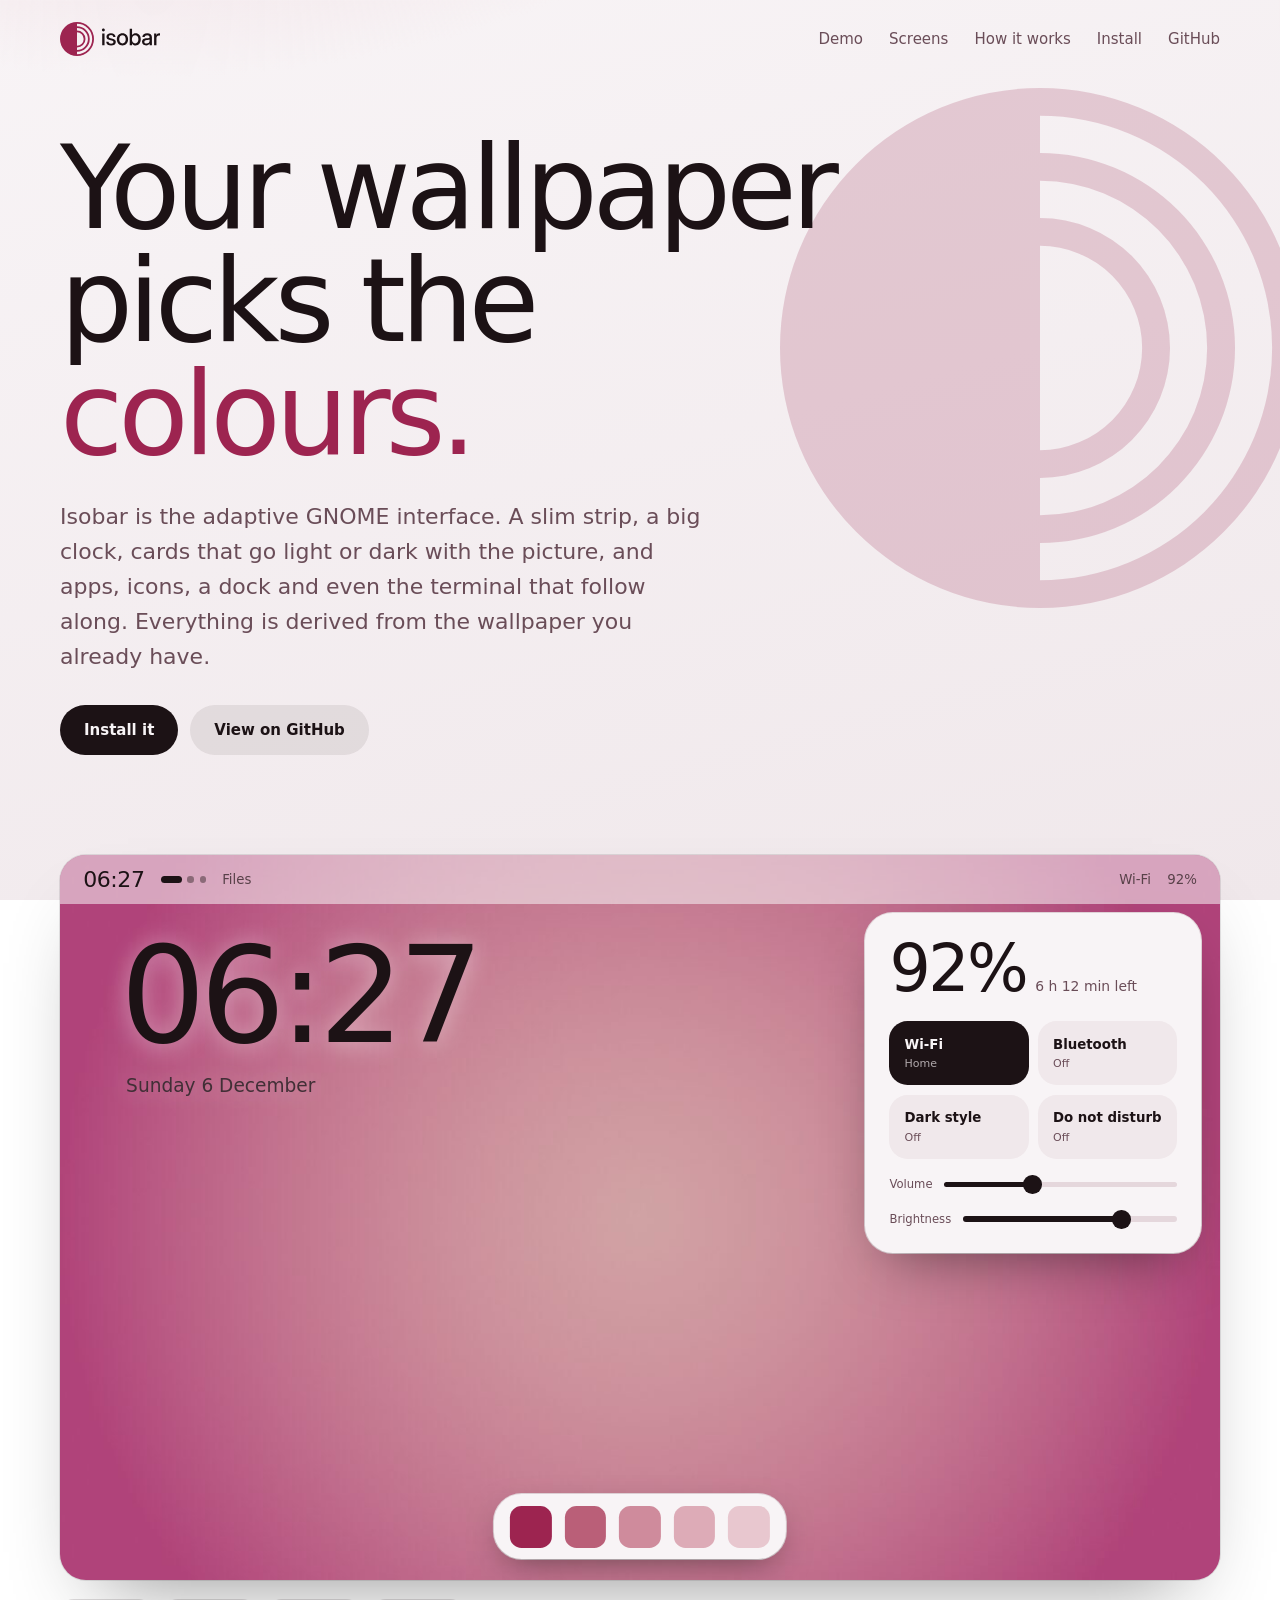
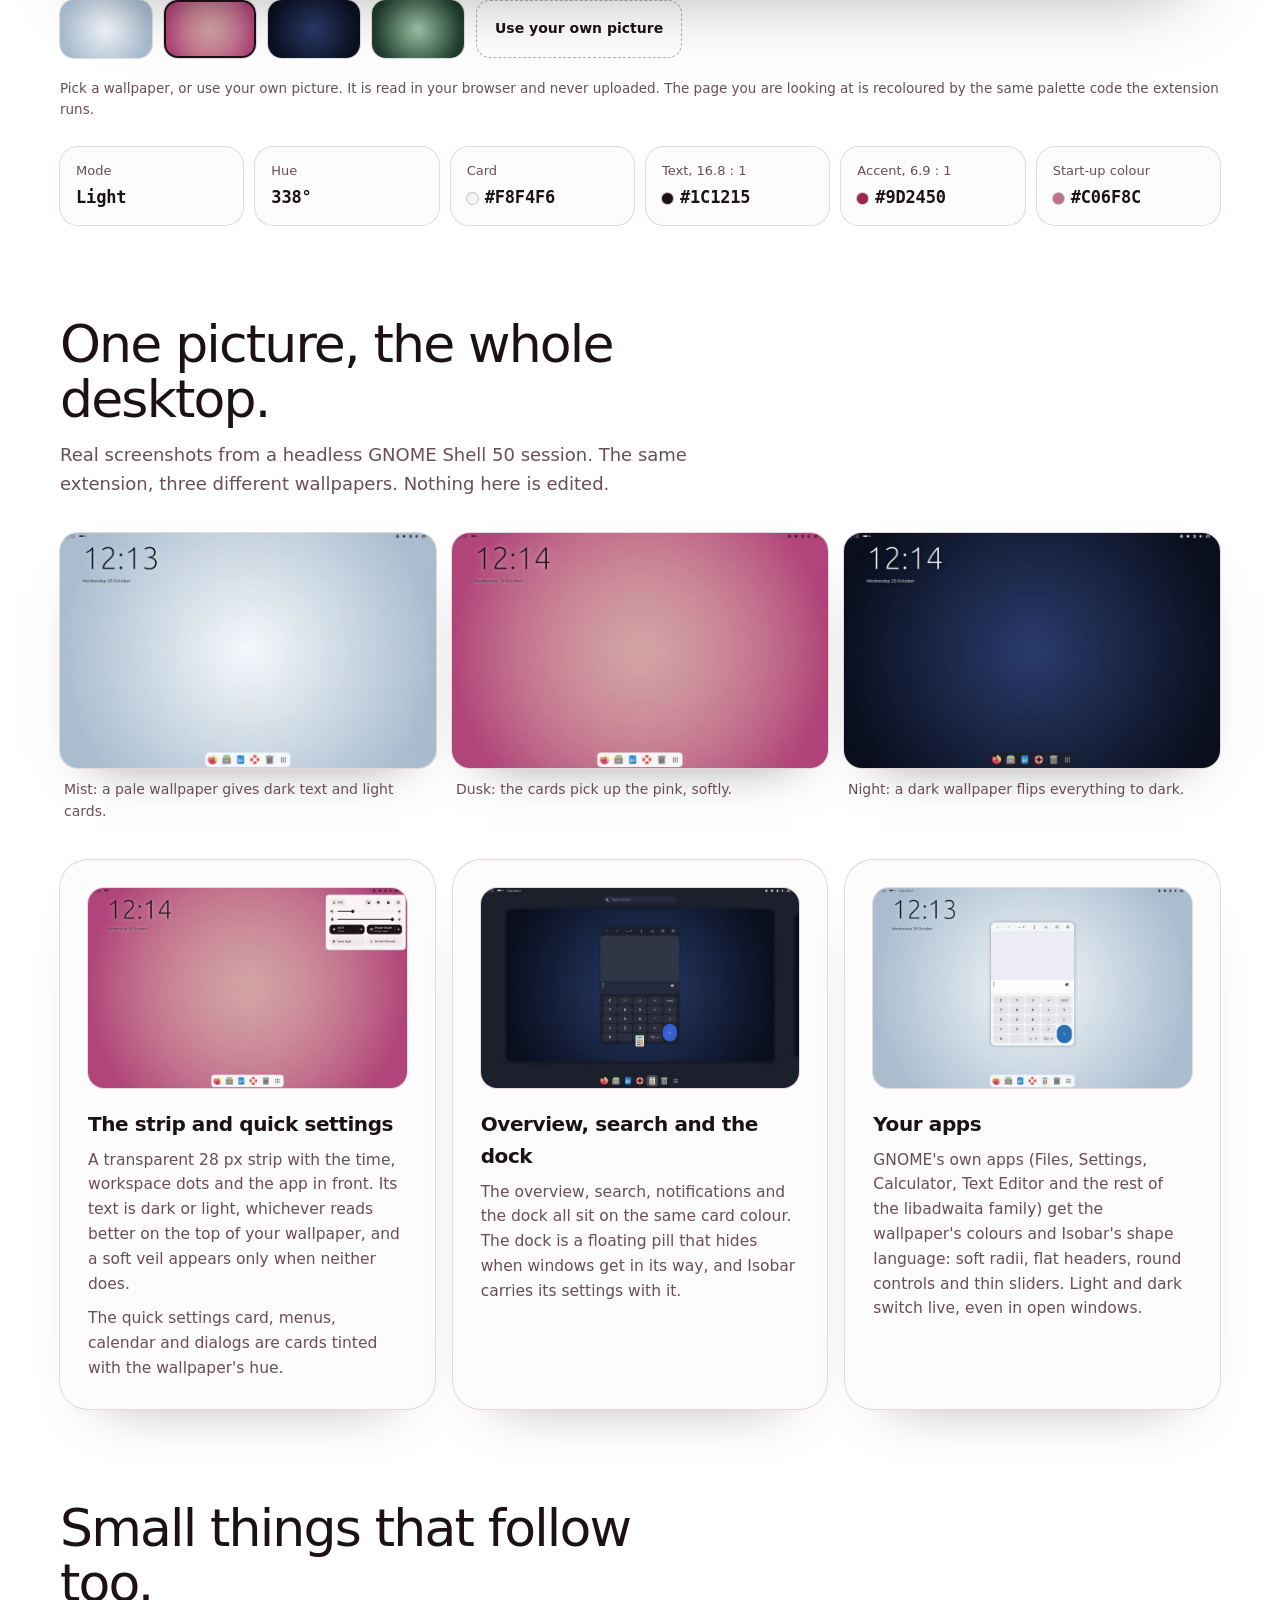
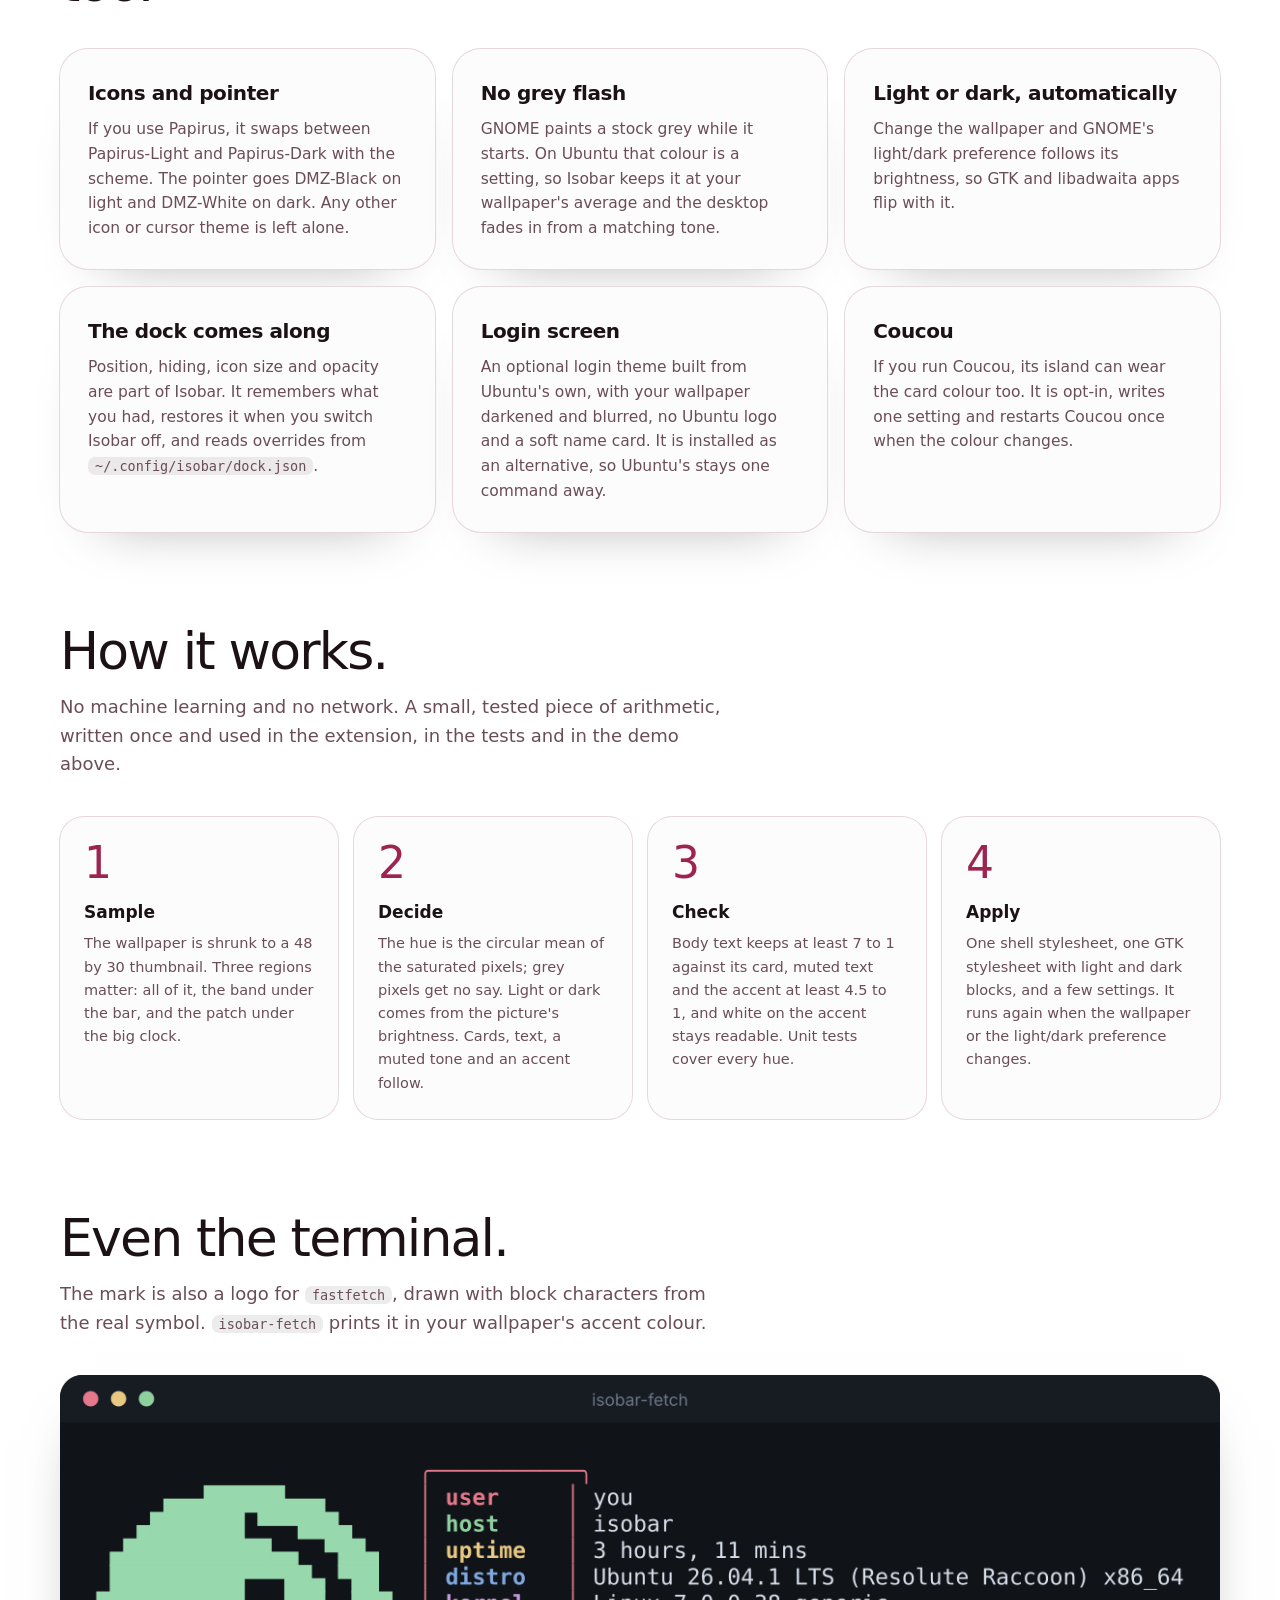
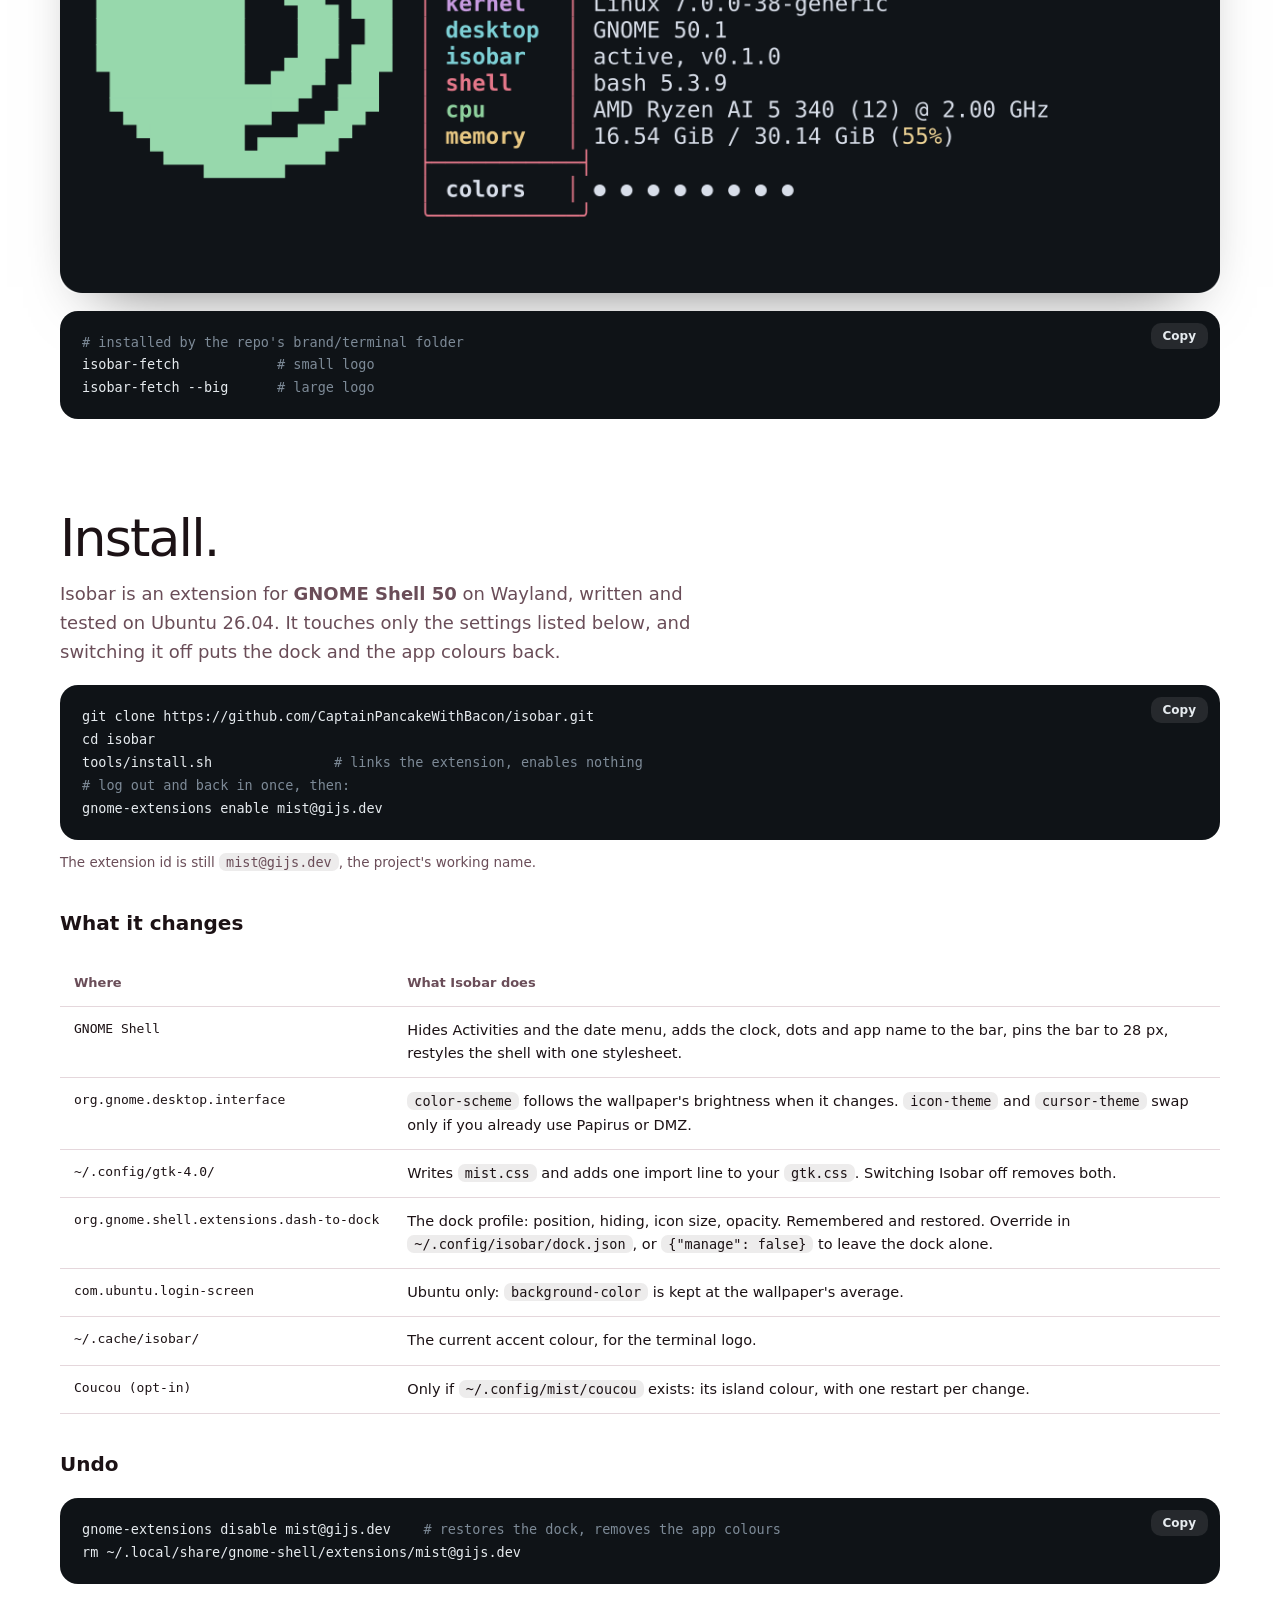
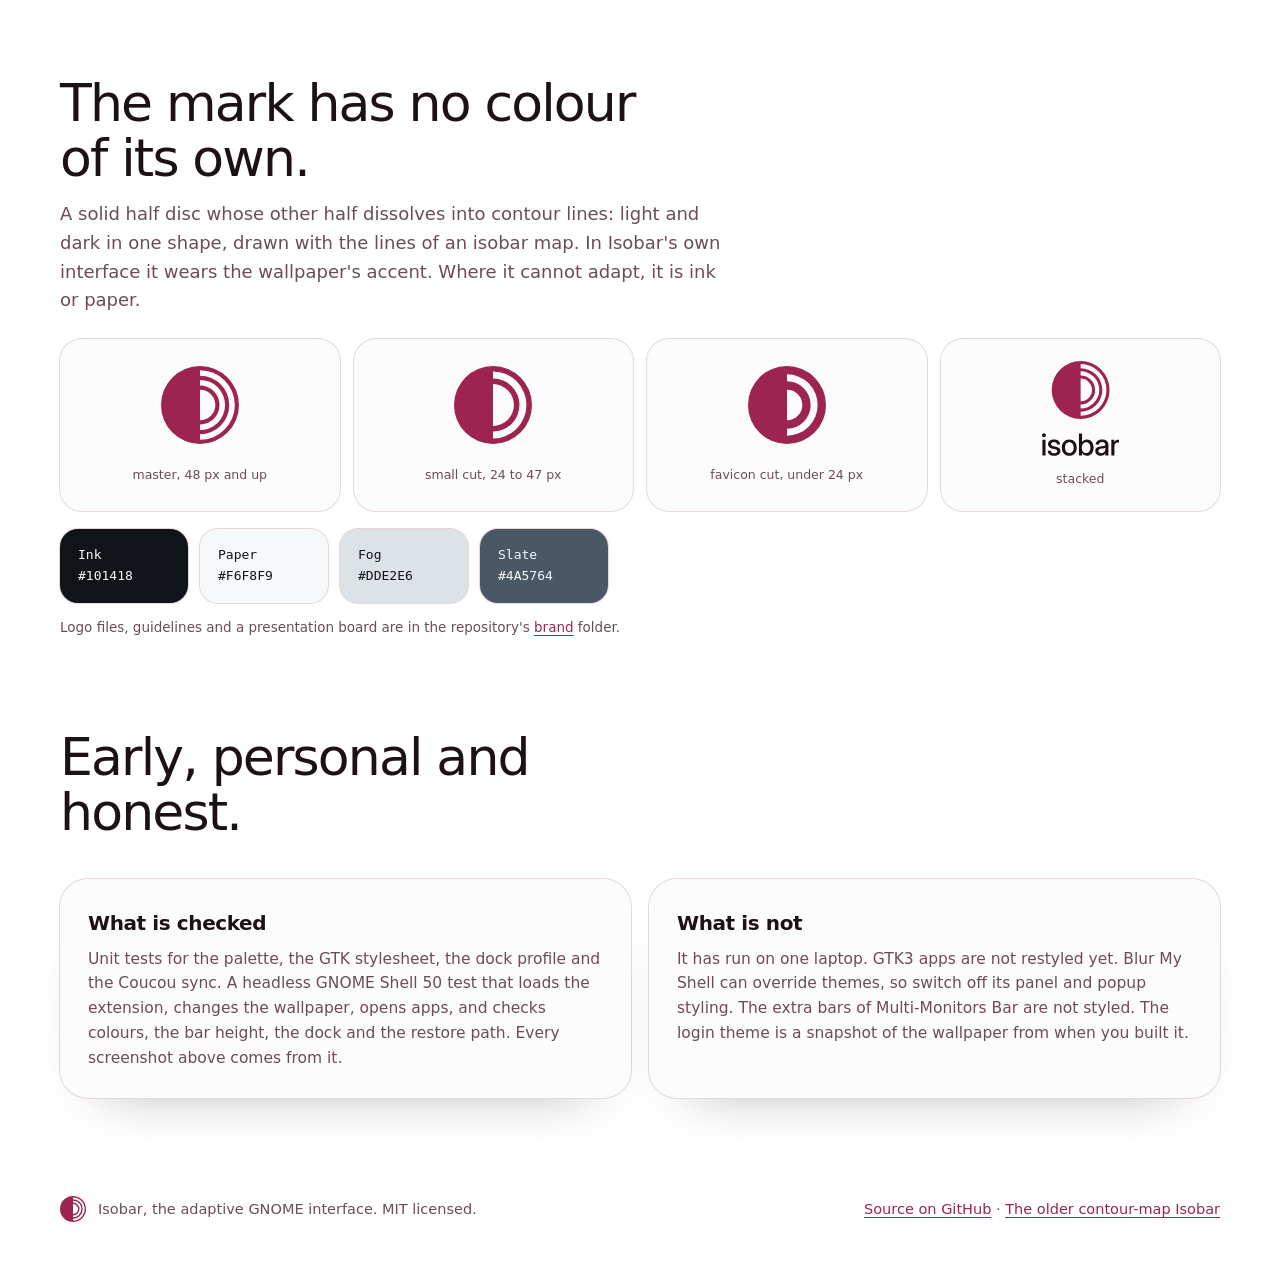
==== docs/index.html @ 4ed39b35 "The dock comes with Isobar, a new README, a GitHub Pages site, and the fetch shows Isobar's status -" ====
<!doctype html>
<html lang="en">
<head>
<meta charset="utf-8">
<meta name="viewport" content="width=device-width, initial-scale=1">
<title>Isobar, the adaptive GNOME interface</title>
<meta name="description" content="Isobar takes its colours from your wallpaper: a slim strip, a big clock, cards that go light or dark with the picture, and apps, icons and a dock that follow. A GNOME 50 extension.">
<meta property="og:title" content="Isobar, the adaptive GNOME interface">
<meta property="og:description" content="Your wallpaper picks the colours. Isobar does the rest.">
<meta property="og:image" content="https://captainpancakewithbacon.github.io/isobar/media/og.jpg">
<meta name="twitter:card" content="summary_large_image">
<link rel="icon" href="favicon.svg" type="image/svg+xml">
<link rel="icon" href="favicon.ico" sizes="48x48">
<link rel="apple-touch-icon" href="apple-touch-icon.png">
<meta name="theme-color" content="#101418">
<link rel="stylesheet" href="style.css">
<script type="module" src="site.js"></script>
</head>
<body>
<div class="wrap">
  <header class="top">
    <a href="#top" aria-label="Isobar"><svg class="logo" role="img" aria-label="Isobar" xmlns="http://www.w3.org/2000/svg" viewBox="16 16 659.4 224"><path class="mk" d="M128,16A112,112 0 0 0 128,240ZM128,16A112,112 0 0 1 128,240V228A100,100 0 0 0 128,28ZM128,44A84,84 0 0 1 128,212V200A72,72 0 0 0 128,56ZM128,72A56,56 0 0 1 128,184V172A44,44 0 0 0 128,84Z"/><g class="wm" transform="translate(285.33,168.95)"><path
     d="M 8.7158203,0 H 24.169922 V -77.34375 H 8.7158203 Z M 16.40625,-90.673828 c 5.493164,0 9.814453,-4.174805 9.814453,-9.448242 0,-5.34668 -4.321289,-9.52148 -9.814453,-9.52148 -5.493164,0 -9.7412109,4.1748 -9.7412109,9.52148 0,5.273437 4.2480469,9.448242 9.7412109,9.448242 z M 67.239258,1.8310547 c 18.017578,0 31.201172,-9.0820313 31.201172,-23.8037107 0,-11.206055 -6.884766,-17.944336 -21.972657,-21.313477 L 63.28418,-46.21582 c -6.958008,-1.611328 -11.132813,-4.760742 -11.132813,-9.960938 0,-5.932617 5.566406,-10.620117 14.355469,-10.620117 9.155273,0 15.161133,5.493164 15.307617,13.037109 H 96.609375 C 96.169922,-69.360352 83.71875,-79.02832 66.287109,-79.02832 c -17.724609,0 -29.589843,9.448242 -29.589843,23.144531 0,11.499023 7.617187,18.896484 22.192382,22.119141 l 12.817383,2.856445 c 6.665039,1.464844 11.132813,4.541016 11.132813,9.814453 0,6.152344 -6.079102,10.620117 -15.893555,10.620117 -10.03418,0 -15.893555,-4.6875 -16.772461,-13.037109 H 34.939453 C 36.038086,-6.7382812 49.514648,1.8310547 67.239258,1.8310547 Z m 75.076172,-0.073242 c 22.11914,0 36.9873,-16.4794925 36.9873,-40.2832035 0,-23.950195 -14.86816,-40.576171 -36.9873,-40.576171 -22.11914,0 -37.06055,16.625976 -37.06055,40.576171 0,23.803711 14.94141,40.2832035 37.06055,40.2832035 z m 0,-13.3300785 c -13.25684,0 -21.38672,-10.473632 -21.38672,-26.953125 0,-16.625976 8.20313,-27.246093 21.38672,-27.246093 13.18359,0 21.38672,10.620117 21.38672,27.246093 0,16.40625 -8.12988,26.953125 -21.38672,26.953125 z m 86.94141,13.1103519 c 20.1416,0 33.54492,-16.2597659 33.54492,-40.2099609 0,-23.876953 -13.47656,-40.209961 -33.47168,-40.209961 -10.03418,0 -18.75,4.174805 -23.73047,12.744141 h -0.14649 v -42.993165 h -15.4541 V 0 h 15.16114 v -11.791992 h 0.14648 c 5.2002,9.0087889 13.84277,13.3300779 23.9502,13.3300779 z m -3.14942,-13.3300779 c -13.18359,0 -21.67969,-10.620117 -21.67969,-26.879883 0,-16.259766 8.4961,-26.953125 21.67969,-26.953125 12.45117,0 21.02051,9.448242 21.02051,26.953125 0,17.431641 -8.56934,26.879883 -21.02051,26.879883 z M 297.8877,1.2451172 c 13.33007,0 19.6289,-6.0058594 22.85156,-12.2314452 h 0.29297 V 0 h 15.23437 v -53.027344 c 0,-15.74707 -11.64551,-25.854492 -30.68848,-25.854492 -19.33593,0 -31.86035,10.400391 -32.59277,25.12207 h 15.16113 c 0.58594,-7.104492 7.32422,-12.451171 17.21192,-12.451171 9.81445,0 15.60058,5.419921 15.60058,12.890625 v 0.659179 c 0,5.639649 -4.83398,5.493164 -19.33593,7.250977 -15.74707,1.831054 -30.542,5.639648 -30.542,23.291015 0,15.4541019 11.42579,23.3642582 26.80665,23.3642582 z m 3.14941,-12.4511722 c -9.00879,0 -14.5752,-3.955078 -14.5752,-10.620117 0,-7.836914 7.61719,-10.839844 16.04004,-12.084961 8.20313,-1.171875 16.40625,-2.416992 18.53028,-4.101562 v 9.082031 c 0,9.521484 -6.37207,17.724609 -19.99512,17.724609 z M 350.69824,0 h 15.4541 v -45.703125 c 0,-12.597656 7.1045,-18.530273 15.82032,-18.530273 3.58886,0 6.958,0.512695 8.12988,0.732421 v -14.42871 c -1.24512,-0.146485 -3.2959,-0.366211 -5.63965,-0.366211 -9.81445,0 -15.82031,5.053711 -18.67676,13.476562 h -0.29297 V -77.34375 h -14.79492 z"
     id="text1"
     style="font-weight:500;font-size:150px;font-family:'Inter Display';letter-spacing:-3"
     aria-label="isobar" /></g></svg></a>
    <nav aria-label="Main">
      <a href="#demo">Demo</a><a href="#screens">Screens</a><a href="#how">How it works</a><a href="#install">Install</a><a class="gh" href="https://github.com/CaptainPancakeWithBacon/isobar">GitHub</a>
    </nav>
  </header>

  <main id="top">
  <div class="hero">
    <svg class="arcs" aria-hidden="true" xmlns="http://www.w3.org/2000/svg" viewBox="16 16 224 224"><path class="mk" d="M128,16A112,112 0 0 0 128,240ZM128,16A112,112 0 0 1 128,240V228A100,100 0 0 0 128,28ZM128,44A84,84 0 0 1 128,212V200A72,72 0 0 0 128,56ZM128,72A56,56 0 0 1 128,184V172A44,44 0 0 0 128,84Z"/></svg>
    <h1>Your wallpaper picks the <em>colours.</em></h1>
    <p class="lead">Isobar is the adaptive GNOME interface. A slim strip, a big clock, cards that go light or dark with the picture, and apps, icons, a dock and even the terminal that follow along. Everything is derived from the wallpaper you already have.</p>
    <div class="cta">
      <a class="btn" href="#install">Install it</a>
      <a class="btn ghost" href="https://github.com/CaptainPancakeWithBacon/isobar">View on GitHub</a>
    </div>
  </div>

  <section id="demo" style="padding-top:44px" aria-labelledby="demo-h">
    <h2 id="demo-h" class="sr" style="position:absolute;left:-9999px">Live demo</h2>
    <div class="demo">
      <div class="desk" id="desk" role="img" aria-label="A demo desktop that recolours itself to the chosen wallpaper">
        <div class="strip"><div class="l"><span class="t" data-clock>10:24</span><span class="dots"><i class="on"></i><i></i><i></i></span><span>Files</span></div><div class="r"><span>Wi-Fi</span><span>92%</span></div></div>
        <div class="big"><b data-clock>10:24</b><span data-date>Wednesday 28 October</span></div>
        <div class="qs">
          <div class="batt">92%<small>6 h 12 min left</small></div>
          <div class="tiles"><div class="tile on">Wi-Fi<small>Home</small></div><div class="tile">Bluetooth<small>Off</small></div><div class="tile">Dark style<small data-mode>On</small></div><div class="tile">Do not disturb<small>Off</small></div></div>
          <div class="sl">Volume <u style="--v:38%"></u></div>
          <div class="sl">Brightness <u style="--v:74%"></u></div>
        </div>
        <div class="dock"><i></i><i></i><i></i><i></i><i></i></div>
      </div>
      <div class="pick" id="pick" role="group" aria-label="Choose a wallpaper"></div>
      <p class="note">Pick a wallpaper, or use your own picture. It is read in your browser and never uploaded. The page you are looking at is recoloured by the same palette code the extension runs.</p>
      <div class="read" id="read" aria-live="polite"></div>
    </div>
  </section>

  <section id="screens" aria-labelledby="screens-h">
    <h2 id="screens-h">One picture, the whole desktop.</h2>
    <p class="sub">Real screenshots from a headless GNOME Shell 50 session. The same extension, three different wallpapers. Nothing here is edited.</p>
    <div class="trio">
      <figure><img src="media/desk-mist.webp" alt="Isobar on a pale blue-grey wallpaper: dark text, light cards" width="1600" height="1000" loading="lazy"><figcaption>Mist: a pale wallpaper gives dark text and light cards.</figcaption></figure>
      <figure><img src="media/desk-dusk.webp" alt="Isobar on a warm pink wallpaper" width="1600" height="1000" loading="lazy"><figcaption>Dusk: the cards pick up the pink, softly.</figcaption></figure>
      <figure><img src="media/desk-night.webp" alt="Isobar on a dark navy wallpaper: light text, dark cards" width="1600" height="1000" loading="lazy"><figcaption>Night: a dark wallpaper flips everything to dark.</figcaption></figure>
    </div>
    <div class="grid g3">
      <article class="card"><img class="shot" src="media/quick-dusk.webp" alt="The quick settings card on the dusk wallpaper" width="1600" height="1000" loading="lazy"><h3>The strip and quick settings</h3><p>A transparent 28 px strip with the time, workspace dots and the app in front. Its text is dark or light, whichever reads better on the top of your wallpaper, and a soft veil appears only when neither does.</p><p>The quick settings card, menus, calendar and dialogs are cards tinted with the wallpaper's hue.</p></article>
      <article class="card"><img class="shot" src="media/overview-night.webp" alt="The overview on the night wallpaper" width="1600" height="1000" loading="lazy"><h3>Overview, search and the dock</h3><p>The overview, search, notifications and the dock all sit on the same card colour. The dock is a floating pill that hides when windows get in its way, and Isobar carries its settings with it.</p></article>
      <article class="card"><img class="shot" src="media/app-mist.webp" alt="GNOME Calculator restyled by Isobar" width="1600" height="1000" loading="lazy"><h3>Your apps</h3><p>GNOME's own apps (Files, Settings, Calculator, Text Editor and the rest of the libadwaita family) get the wallpaper's colours and Isobar's shape language: soft radii, flat headers, round controls and thin sliders. Light and dark switch live, even in open windows.</p></article>
    </div>
  </section>

  <section id="features" aria-labelledby="features-h">
    <h2 id="features-h">Small things that follow too.</h2>
    <div class="grid g3">
      <article class="card"><h3>Icons and pointer</h3><p>If you use Papirus, it swaps between Papirus-Light and Papirus-Dark with the scheme. The pointer goes DMZ-Black on light and DMZ-White on dark. Any other icon or cursor theme is left alone.</p></article>
      <article class="card"><h3>No grey flash</h3><p>GNOME paints a stock grey while it starts. On Ubuntu that colour is a setting, so Isobar keeps it at your wallpaper's average and the desktop fades in from a matching tone.</p></article>
      <article class="card"><h3>Light or dark, automatically</h3><p>Change the wallpaper and GNOME's light/dark preference follows its brightness, so GTK and libadwaita apps flip with it.</p></article>
      <article class="card"><h3>The dock comes along</h3><p>Position, hiding, icon size and opacity are part of Isobar. It remembers what you had, restores it when you switch Isobar off, and reads overrides from <code>~/.config/isobar/dock.json</code>.</p></article>
      <article class="card"><h3>Login screen</h3><p>An optional login theme built from Ubuntu's own, with your wallpaper darkened and blurred, no Ubuntu logo and a soft name card. It is installed as an alternative, so Ubuntu's stays one command away.</p></article>
      <article class="card"><h3>Coucou</h3><p>If you run Coucou, its island can wear the card colour too. It is opt-in, writes one setting and restarts Coucou once when the colour changes.</p></article>
    </div>
  </section>

  <section id="how" aria-labelledby="how-h">
    <h2 id="how-h">How it works.</h2>
    <p class="sub">No machine learning and no network. A small, tested piece of arithmetic, written once and used in the extension, in the tests and in the demo above.</p>
    <ol class="steps">
      <li><h3>Sample</h3><p>The wallpaper is shrunk to a 48 by 30 thumbnail. Three regions matter: all of it, the band under the bar, and the patch under the big clock.</p></li>
      <li><h3>Decide</h3><p>The hue is the circular mean of the saturated pixels; grey pixels get no say. Light or dark comes from the picture's brightness. Cards, text, a muted tone and an accent follow.</p></li>
      <li><h3>Check</h3><p>Body text keeps at least 7 to 1 against its card, muted text and the accent at least 4.5 to 1, and white on the accent stays readable. Unit tests cover every hue.</p></li>
      <li><h3>Apply</h3><p>One shell stylesheet, one GTK stylesheet with light and dark blocks, and a few settings. It runs again when the wallpaper or the light/dark preference changes.</p></li>
    </ol>
  </section>

  <section id="terminal" aria-labelledby="terminal-h">
    <h2 id="terminal-h">Even the terminal.</h2>
    <p class="sub">The mark is also a logo for <code>fastfetch</code>, drawn with block characters from the real symbol. <code>isobar-fetch</code> prints it in your wallpaper's accent colour.</p>
    <div class="terminal grid"><img src="media/terminal.png" alt="fastfetch showing the Isobar logo in green next to system information" width="1200" height="508" loading="lazy"></div>
    <pre><button type="button" data-copy>Copy</button><span class="c"># installed by the repo's brand/terminal folder</span>
isobar-fetch            <span class="c"># small logo</span>
isobar-fetch --big      <span class="c"># large logo</span></pre>
  </section>

  <section id="install" aria-labelledby="install-h">
    <h2 id="install-h">Install.</h2>
    <p class="sub">Isobar is an extension for <strong>GNOME Shell 50</strong> on Wayland, written and tested on Ubuntu 26.04. It touches only the settings listed below, and switching it off puts the dock and the app colours back.</p>
    <pre><button type="button" data-copy>Copy</button>git clone https://github.com/CaptainPancakeWithBacon/isobar.git
cd isobar
tools/install.sh               <span class="c"># links the extension, enables nothing</span>
<span class="c"># log out and back in once, then:</span>
gnome-extensions enable mist@gijs.dev</pre>
    <p class="note" style="margin-top:12px">The extension id is still <code>mist@gijs.dev</code>, the project's working name.</p>
    <h3 style="margin-top:34px;font-weight:600;font-size:20px">What it changes</h3>
    <table>
      <thead><tr><th>Where</th><th>What Isobar does</th></tr></thead>
      <tbody>
        <tr><td>GNOME Shell</td><td>Hides Activities and the date menu, adds the clock, dots and app name to the bar, pins the bar to 28 px, restyles the shell with one stylesheet.</td></tr>
        <tr><td>org.gnome.desktop.interface</td><td><code>color-scheme</code> follows the wallpaper's brightness when it changes. <code>icon-theme</code> and <code>cursor-theme</code> swap only if you already use Papirus or DMZ.</td></tr>
        <tr><td>~/.config/gtk-4.0/</td><td>Writes <code>mist.css</code> and adds one import line to your <code>gtk.css</code>. Switching Isobar off removes both.</td></tr>
        <tr><td>org.gnome.shell.extensions.dash-to-dock</td><td>The dock profile: position, hiding, icon size, opacity. Remembered and restored. Override in <code>~/.config/isobar/dock.json</code>, or <code>{"manage": false}</code> to leave the dock alone.</td></tr>
        <tr><td>com.ubuntu.login-screen</td><td>Ubuntu only: <code>background-color</code> is kept at the wallpaper's average.</td></tr>
        <tr><td>~/.cache/isobar/</td><td>The current accent colour, for the terminal logo.</td></tr>
        <tr><td>Coucou (opt-in)</td><td>Only if <code>~/.config/mist/coucou</code> exists: its island colour, with one restart per change.</td></tr>
      </tbody>
    </table>
    <h3 style="margin-top:34px;font-weight:600;font-size:20px">Undo</h3>
    <pre><button type="button" data-copy>Copy</button>gnome-extensions disable mist@gijs.dev    <span class="c"># restores the dock, removes the app colours</span>
rm ~/.local/share/gnome-shell/extensions/mist@gijs.dev</pre>
  </section>

  <section id="brand" aria-labelledby="brand-h">
    <h2 id="brand-h">The mark has no colour of its own.</h2>
    <p class="sub">A solid half disc whose other half dissolves into contour lines: light and dark in one shape, drawn with the lines of an isobar map. In Isobar's own interface it wears the wallpaper's accent. Where it cannot adapt, it is ink or paper.</p>
    <div class="logos">
      <div><svg aria-hidden="true" xmlns="http://www.w3.org/2000/svg" viewBox="16 16 224 224"><path class="mk" d="M128,16A112,112 0 0 0 128,240ZM128,16A112,112 0 0 1 128,240V228A100,100 0 0 0 128,28ZM128,44A84,84 0 0 1 128,212V200A72,72 0 0 0 128,56ZM128,72A56,56 0 0 1 128,184V172A44,44 0 0 0 128,84Z"/></svg><span>master, 48 px and up</span></div>
      <div><svg aria-label="small cut" xmlns="http://www.w3.org/2000/svg" viewBox="16 16 224 224"><path class="mk" d="M128,16A112,112 0 0 0 128,240ZM128,16A112,112 0 0 1 128,240V224A96,96 0 0 0 128,32ZM128,52A76,76 0 0 1 128,204V188A60,60 0 0 0 128,68Z"/></svg><span>small cut, 24 to 47 px</span></div>
      <div><svg aria-label="favicon cut" xmlns="http://www.w3.org/2000/svg" viewBox="16 16 224 224"><path class="mk" d="M128,16A112,112 0 0 0 128,240ZM128,16A112,112 0 0 1 128,240V216A88,88 0 0 0 128,40ZM128,60A68,68 0 0 1 128,196V172A44,44 0 0 0 128,84Z"/></svg><span>favicon cut, under 24 px</span></div>
      <div><svg aria-label="stacked logo" xmlns="http://www.w3.org/2000/svg" viewBox="-21.5 16 299.1 371.5"><path class="mk" d="M128,16A112,112 0 0 0 128,240ZM128,16A112,112 0 0 1 128,240V228A100,100 0 0 0 128,28ZM128,44A84,84 0 0 1 128,212V200A72,72 0 0 0 128,56ZM128,72A56,56 0 0 1 128,184V172A44,44 0 0 0 128,84Z"/><g class="wm" transform="translate(-26.74,381.52) scale(0.78)"><path
     d="M 8.7158203,0 H 24.169922 V -77.34375 H 8.7158203 Z M 16.40625,-90.673828 c 5.493164,0 9.814453,-4.174805 9.814453,-9.448242 0,-5.34668 -4.321289,-9.52148 -9.814453,-9.52148 -5.493164,0 -9.7412109,4.1748 -9.7412109,9.52148 0,5.273437 4.2480469,9.448242 9.7412109,9.448242 z M 67.239258,1.8310547 c 18.017578,0 31.201172,-9.0820313 31.201172,-23.8037107 0,-11.206055 -6.884766,-17.944336 -21.972657,-21.313477 L 63.28418,-46.21582 c -6.958008,-1.611328 -11.132813,-4.760742 -11.132813,-9.960938 0,-5.932617 5.566406,-10.620117 14.355469,-10.620117 9.155273,0 15.161133,5.493164 15.307617,13.037109 H 96.609375 C 96.169922,-69.360352 83.71875,-79.02832 66.287109,-79.02832 c -17.724609,0 -29.589843,9.448242 -29.589843,23.144531 0,11.499023 7.617187,18.896484 22.192382,22.119141 l 12.817383,2.856445 c 6.665039,1.464844 11.132813,4.541016 11.132813,9.814453 0,6.152344 -6.079102,10.620117 -15.893555,10.620117 -10.03418,0 -15.893555,-4.6875 -16.772461,-13.037109 H 34.939453 C 36.038086,-6.7382812 49.514648,1.8310547 67.239258,1.8310547 Z m 75.076172,-0.073242 c 22.11914,0 36.9873,-16.4794925 36.9873,-40.2832035 0,-23.950195 -14.86816,-40.576171 -36.9873,-40.576171 -22.11914,0 -37.06055,16.625976 -37.06055,40.576171 0,23.803711 14.94141,40.2832035 37.06055,40.2832035 z m 0,-13.3300785 c -13.25684,0 -21.38672,-10.473632 -21.38672,-26.953125 0,-16.625976 8.20313,-27.246093 21.38672,-27.246093 13.18359,0 21.38672,10.620117 21.38672,27.246093 0,16.40625 -8.12988,26.953125 -21.38672,26.953125 z m 86.94141,13.1103519 c 20.1416,0 33.54492,-16.2597659 33.54492,-40.2099609 0,-23.876953 -13.47656,-40.209961 -33.47168,-40.209961 -10.03418,0 -18.75,4.174805 -23.73047,12.744141 h -0.14649 v -42.993165 h -15.4541 V 0 h 15.16114 v -11.791992 h 0.14648 c 5.2002,9.0087889 13.84277,13.3300779 23.9502,13.3300779 z m -3.14942,-13.3300779 c -13.18359,0 -21.67969,-10.620117 -21.67969,-26.879883 0,-16.259766 8.4961,-26.953125 21.67969,-26.953125 12.45117,0 21.02051,9.448242 21.02051,26.953125 0,17.431641 -8.56934,26.879883 -21.02051,26.879883 z M 297.8877,1.2451172 c 13.33007,0 19.6289,-6.0058594 22.85156,-12.2314452 h 0.29297 V 0 h 15.23437 v -53.027344 c 0,-15.74707 -11.64551,-25.854492 -30.68848,-25.854492 -19.33593,0 -31.86035,10.400391 -32.59277,25.12207 h 15.16113 c 0.58594,-7.104492 7.32422,-12.451171 17.21192,-12.451171 9.81445,0 15.60058,5.419921 15.60058,12.890625 v 0.659179 c 0,5.639649 -4.83398,5.493164 -19.33593,7.250977 -15.74707,1.831054 -30.542,5.639648 -30.542,23.291015 0,15.4541019 11.42579,23.3642582 26.80665,23.3642582 z m 3.14941,-12.4511722 c -9.00879,0 -14.5752,-3.955078 -14.5752,-10.620117 0,-7.836914 7.61719,-10.839844 16.04004,-12.084961 8.20313,-1.171875 16.40625,-2.416992 18.53028,-4.101562 v 9.082031 c 0,9.521484 -6.37207,17.724609 -19.99512,17.724609 z M 350.69824,0 h 15.4541 v -45.703125 c 0,-12.597656 7.1045,-18.530273 15.82032,-18.530273 3.58886,0 6.958,0.512695 8.12988,0.732421 v -14.42871 c -1.24512,-0.146485 -3.2959,-0.366211 -5.63965,-0.366211 -9.81445,0 -15.82031,5.053711 -18.67676,13.476562 h -0.29297 V -77.34375 h -14.79492 z"
     id="text1"
     style="font-weight:500;font-size:150px;font-family:'Inter Display';letter-spacing:-3"
     aria-label="isobar" /></g></svg><span>stacked</span></div>
    </div>
    <div class="swatches">
      <div class="sw" style="background:#101418;color:#F6F8F9">Ink<br>#101418</div>
      <div class="sw" style="background:#F6F8F9;color:#101418">Paper<br>#F6F8F9</div>
      <div class="sw" style="background:#DDE2E6;color:#101418">Fog<br>#DDE2E6</div>
      <div class="sw" style="background:#4A5764;color:#F6F8F9">Slate<br>#4A5764</div>
    </div>
    <p class="note" style="margin-top:14px">Logo files, guidelines and a presentation board are in the repository's <a href="https://github.com/CaptainPancakeWithBacon/isobar/tree/main/brand">brand</a> folder.</p>
  </section>

  <section id="status" aria-labelledby="status-h">
    <h2 id="status-h">Early, personal and honest.</h2>
    <div class="grid g2">
      <article class="card"><h3>What is checked</h3><p>Unit tests for the palette, the GTK stylesheet, the dock profile and the Coucou sync. A headless GNOME Shell 50 test that loads the extension, changes the wallpaper, opens apps, and checks colours, the bar height, the dock and the restore path. Every screenshot above comes from it.</p></article>
      <article class="card"><h3>What is not</h3><p>It has run on one laptop. GTK3 apps are not restyled yet. Blur My Shell can override themes, so switch off its panel and popup styling. The extra bars of Multi-Monitors Bar are not styled. The login theme is a snapshot of the wallpaper from when you built it.</p></article>
    </div>
  </section>
  </main>

  <footer>
    <span style="display:flex;align-items:center;gap:12px"><svg class="foot" aria-hidden="true" xmlns="http://www.w3.org/2000/svg" viewBox="16 16 224 224"><path class="mk" d="M128,16A112,112 0 0 0 128,240ZM128,16A112,112 0 0 1 128,240V228A100,100 0 0 0 128,28ZM128,44A84,84 0 0 1 128,212V200A72,72 0 0 0 128,56ZM128,72A56,56 0 0 1 128,184V172A44,44 0 0 0 128,84Z"/></svg> Isobar, the adaptive GNOME interface. MIT licensed.</span>
    <span><a href="https://github.com/CaptainPancakeWithBacon/isobar">Source on GitHub</a> · <a href="https://github.com/CaptainPancakeWithBacon/isobar-contour">The older contour-map Isobar</a></span>
  </footer>
</div>
</body>
</html>
---- docs/style.css ----
/* Isobar site. Every colour is a variable that site.js sets from the chosen wallpaper, with the same palette code as the extension. */
:root {
  --surface: #F4F6F8; --text: #101418; --muted: #4A5764; --track: #E2E8EC; --line: #D5DCE1; --card: #FCFDFD;
  --accent: #24629D; --accent-bg: #24629D;
  --bar-text: #101418; --bar-muted: #4A5764; --bar-veil: transparent;
  --clock-text: #101418; --clock-muted: #4A5764; --clock-shadow: rgba(255,255,255,.4);
  --font: Inter, "Inter Variable", ui-sans-serif, system-ui, -apple-system, "Segoe UI", Roboto, sans-serif;
  --mono: "JetBrains Mono", "DejaVu Sans Mono", ui-monospace, SFMono-Regular, Menlo, monospace;
}
* { box-sizing: border-box; margin: 0; }
html { scroll-behavior: smooth; }
body { overflow-x: hidden; }
body { font-family: var(--font); color: var(--text); background: var(--surface); line-height: 1.6; -webkit-font-smoothing: antialiased;
  background: radial-gradient(1100px 620px at 12% -4%, color-mix(in oklab, var(--surface) 82%, var(--accent) 18%) 0%, transparent 62%), linear-gradient(165deg, var(--surface), var(--track)) fixed; min-height: 100vh; }
@media (prefers-reduced-motion: no-preference) { body, .desk, .desk * , .card, .chip, .btn { transition: background-color .5s, color .5s, border-color .5s, box-shadow .5s; } }
a { color: var(--accent); text-decoration-thickness: 1px; text-underline-offset: 3px; }
a:hover { text-decoration-thickness: 2px; }
.wrap { width: min(1160px, 100% - 48px); margin-inline: auto; }
.mk { fill: var(--accent); } .wm { fill: var(--text); }

/* top bar: the same slim strip as the desktop */
.top { display: flex; align-items: center; justify-content: space-between; padding: 22px 0; gap: 24px; }
.top .logo { height: 34px; width: auto; display: block; }
.top nav { display: flex; gap: 26px; font-size: 15px; font-weight: 500; }
.top nav a { color: var(--muted); text-decoration: none; } .top nav a:hover { color: var(--text); }
@media (max-width: 760px) { .top nav a:not(.gh) { display: none; } }

/* hero: the headline is set like the desktop clock */
.hero { padding: 54px 0 34px; position: relative; isolation: isolate; }
.hero h1 { font-weight: 200; font-size: clamp(46px, 9vw, 124px); line-height: .98; letter-spacing: -.045em; max-width: 12ch; }
.hero h1 em { font-style: normal; color: var(--accent); }
.hero p.lead { font-size: clamp(18px, 2.2vw, 22px); color: var(--muted); max-width: 46ch; margin-top: 28px; }
.cta { display: flex; gap: 12px; margin-top: 30px; flex-wrap: wrap; }
.btn { display: inline-flex; align-items: center; gap: 10px; padding: 13px 24px; border-radius: 999px; font-weight: 600; font-size: 15px; text-decoration: none; background: var(--text); color: var(--surface); }
.btn.ghost { background: color-mix(in oklab, var(--text) 8%, transparent); color: var(--text); }
.btn:hover { text-decoration: none; filter: brightness(1.08); }
.arcs { position: absolute; right: -80px; top: 10px; width: min(46vw, 520px); opacity: .9; pointer-events: none; z-index: -1; }
.arcs path { fill: color-mix(in oklab, var(--accent) 22%, transparent); }

/* the demo desktop; all sizes are container units, so it scales as a whole */
.demo { display: grid; grid-template-columns: minmax(0, 1fr); gap: 20px; margin-top: 22px; }
.desk { container-type: inline-size; position: relative; aspect-ratio: 16 / 10; border-radius: 26px; overflow: hidden; background: #888 center / cover; box-shadow: 0 40px 80px -40px rgba(0,0,0,.45), 0 0 0 1px color-mix(in oklab, var(--text) 10%, transparent); }
.desk .strip { position: absolute; inset: 0 0 auto 0; height: 4.2cqw; display: flex; align-items: center; justify-content: space-between; padding: 0 2cqw; background: var(--bar-veil); color: var(--bar-muted); font-size: 1.15cqw; font-weight: 500; z-index: 3; }
.strip .l, .strip .r { display: flex; align-items: center; gap: 1.4cqw; }
.strip .t { font-weight: 300; font-size: 1.9cqw; letter-spacing: -.02em; color: var(--bar-text); }
.dots { display: flex; align-items: center; gap: .5cqw; } .dots i { width: .55cqw; height: .55cqw; border-radius: 50%; background: var(--bar-muted); opacity: .6; } .dots i.on { width: 1.8cqw; border-radius: .4cqw; background: var(--bar-text); opacity: 1; }
.desk .big { position: absolute; left: 5.2cqw; top: 6.4cqw; color: var(--clock-text); text-shadow: 0 .2cqw 2cqw var(--clock-shadow); }
.desk .big b { display: block; font-weight: 200; font-size: 11.6cqw; line-height: 1; letter-spacing: -.045em; }
.desk .big span { display: block; font-size: 1.6cqw; font-weight: 500; color: var(--clock-muted); margin: .6cqw 0 0 .5cqw; }
.desk .qs { position: absolute; right: 1.6cqw; top: 5cqw; width: 29cqw; background: var(--surface); color: var(--text); border-radius: 2.4cqw; padding: 2.1cqw; box-shadow: 0 2cqw 5cqw -2cqw rgba(0,0,0,.5), 0 0 0 1px var(--line); z-index: 2; }
.qs .batt { font-weight: 200; font-size: 5.6cqw; line-height: 1; letter-spacing: -.04em; } .qs .batt small { font-size: 1.2cqw; font-weight: 400; color: var(--muted); letter-spacing: 0; margin-left: .8cqw; }
.qs .tiles { display: grid; grid-template-columns: 1fr 1fr; gap: .8cqw; margin-top: 1.6cqw; }
.qs .tile { border-radius: 1.6cqw; padding: 1.1cqw 1.3cqw; background: var(--track); font-size: 1.15cqw; font-weight: 600; } .qs .tile small { display: block; font-weight: 400; color: var(--muted); font-size: .95cqw; }
.qs .tile.on { background: var(--text); color: var(--surface); } .qs .tile.on small { color: color-mix(in oklab, var(--surface) 70%, var(--text)); }
.qs .sl { display: flex; align-items: center; gap: 1cqw; margin-top: 1.4cqw; font-size: 1cqw; color: var(--muted); }
.qs .sl u { flex: 1; height: .5cqw; border-radius: .3cqw; background: var(--line); position: relative; text-decoration: none; } .qs .sl u::before { content: ""; position: absolute; inset: 0 auto 0 0; width: var(--v); background: var(--text); border-radius: inherit; } .qs .sl u::after { content: ""; position: absolute; left: calc(var(--v) - .8cqw); top: 50%; width: 1.6cqw; height: 1.6cqw; margin-top: -.8cqw; border-radius: 50%; background: var(--text); }
.desk .dock { position: absolute; left: 50%; bottom: 1.8cqw; transform: translateX(-50%); display: flex; gap: 1.1cqw; padding: 1cqw 1.4cqw; background: var(--surface); border-radius: 2.4cqw; box-shadow: 0 1cqw 3cqw -1cqw rgba(0,0,0,.5), 0 0 0 1px var(--line); z-index: 2; }
.dock i { width: 3.6cqw; height: 3.6cqw; border-radius: 1cqw; background: color-mix(in oklab, var(--accent) var(--m), var(--surface)); }
.dock i:nth-child(1) { --m: 100%; } .dock i:nth-child(2) { --m: 74%; } .dock i:nth-child(3) { --m: 52%; } .dock i:nth-child(4) { --m: 36%; } .dock i:nth-child(5) { --m: 22%; }
.pick { display: flex; flex-wrap: wrap; gap: 12px; align-items: center; }
.pick button.wp { width: 92px; height: 58px; border-radius: 14px; border: 2px solid transparent; background: center / cover; cursor: pointer; outline-offset: 3px; box-shadow: 0 0 0 1px color-mix(in oklab, var(--text) 14%, transparent); }
.pick button.wp[aria-pressed="true"] { border-color: var(--text); }
.pick label.up { display: inline-flex; align-items: center; gap: 8px; padding: 0 18px; height: 58px; border-radius: 14px; border: 1.5px dashed color-mix(in oklab, var(--text) 35%, transparent); cursor: pointer; font-weight: 600; font-size: 14px; }
.pick label.up:hover, .pick label.up:focus-within { border-style: solid; }
.pick input { position: absolute; opacity: 0; width: 1px; height: 1px; }
.note { font-size: 13.5px; color: var(--muted); }
.read { display: grid; grid-template-columns: repeat(auto-fit, minmax(150px, 1fr)); gap: 12px; margin-top: 6px; }
.chip { background: var(--card); border-radius: 18px; padding: 14px 16px; box-shadow: 0 0 0 1px var(--line); font-size: 13px; color: var(--muted); }
.chip b { display: block; font-size: 17px; color: var(--text); font-weight: 600; font-family: var(--mono); letter-spacing: -.01em; margin-top: 2px; }
.chip i { display: inline-block; width: 11px; height: 11px; border-radius: 50%; vertical-align: -1px; margin-right: 7px; box-shadow: 0 0 0 1px color-mix(in oklab, var(--text) 25%, transparent); }

/* sections */
section { padding: 84px 0 8px; }
h2 { font-weight: 300; font-size: clamp(30px, 4.4vw, 52px); letter-spacing: -.035em; line-height: 1.06; max-width: 18ch; }
.sub { color: var(--muted); font-size: 18px; max-width: 58ch; margin-top: 14px; }
.grid { display: grid; gap: 18px; margin-top: 38px; }
.g3 { grid-template-columns: repeat(auto-fit, minmax(300px, 1fr)); } .g2 { grid-template-columns: repeat(auto-fit, minmax(420px, 1fr)); }
@media (max-width: 520px) { .g2 { grid-template-columns: 1fr; } }
.card { background: var(--card); border-radius: 28px; padding: 28px; box-shadow: 0 0 0 1px var(--line), 0 30px 60px -44px rgba(0,0,0,.4); }
.card h3 { font-size: 20px; font-weight: 600; letter-spacing: -.02em; margin-bottom: 8px; }
.card p { color: var(--muted); font-size: 15.5px; } .card p + p { margin-top: 10px; }
.card img.shot { display: block; width: 100%; height: auto; border-radius: 16px; margin-bottom: 20px; box-shadow: 0 0 0 1px var(--line); }
.card.wide { grid-column: 1 / -1; display: grid; grid-template-columns: minmax(0, 1.25fr) minmax(0, 1fr); gap: 32px; align-items: center; } .card.wide img.shot { margin: 0; }
@media (max-width: 820px) { .card.wide { grid-template-columns: 1fr; } }
.trio { display: grid; grid-template-columns: repeat(auto-fit, minmax(260px, 1fr)); gap: 16px; margin-top: 34px; }
.trio figure img { width: 100%; height: auto; display: block; border-radius: 18px; box-shadow: 0 0 0 1px var(--line), 0 24px 50px -34px rgba(0,0,0,.5); }
.trio figcaption { font-size: 14px; color: var(--muted); margin: 10px 4px 0; }
.steps { padding: 0; counter-reset: s; display: grid; grid-template-columns: repeat(auto-fit, minmax(230px, 1fr)); gap: 16px; margin-top: 38px; }
.steps li { list-style: none; background: var(--card); border-radius: 24px; padding: 24px; box-shadow: 0 0 0 1px var(--line); counter-increment: s; position: relative; }
.steps li::before { content: counter(s); font-weight: 200; font-size: 44px; line-height: 1; color: var(--accent); display: block; margin-bottom: 14px; letter-spacing: -.04em; }
.steps h3 { font-size: 17px; font-weight: 600; margin-bottom: 6px; } .steps p { font-size: 14.5px; color: var(--muted); }
code, pre { font-family: var(--mono); font-size: 13.5px; }
:not(pre) > code { background: color-mix(in oklab, var(--text) 8%, transparent); padding: 1px 7px; border-radius: 7px; }
pre { background: #0f1317; color: #e6ebef; border-radius: 18px; padding: 20px 22px; overflow-x: auto; line-height: 1.7; position: relative; margin-top: 18px; }
pre .c { color: #7d8a97; } pre button { position: absolute; top: 12px; right: 12px; background: #ffffff18; color: #e6ebef; border: 0; border-radius: 10px; padding: 6px 12px; font: 600 12px var(--font); cursor: pointer; } pre button:hover { background: #ffffff2a; }
table { width: 100%; border-collapse: collapse; margin-top: 22px; font-size: 14.5px; } th, td { text-align: left; padding: 12px 14px; border-bottom: 1px solid var(--line); vertical-align: top; } th { color: var(--muted); font-weight: 600; font-size: 13px; }
td:first-child { font-family: var(--mono); font-size: 13px; white-space: nowrap; }
.terminal img { width: 100%; height: auto; display: block; border-radius: 18px; box-shadow: 0 30px 60px -36px rgba(0,0,0,.6); }
.swatches { display: flex; flex-wrap: wrap; gap: 12px; margin-top: 18px; } .sw { border-radius: 18px; padding: 16px 18px; min-width: 128px; font-size: 13px; font-family: var(--mono); box-shadow: 0 0 0 1px var(--line); }
.logos { display: grid; grid-template-columns: repeat(auto-fit, minmax(150px, 1fr)); gap: 14px; margin-top: 24px; } .logos div { background: var(--card); border-radius: 22px; box-shadow: 0 0 0 1px var(--line); padding: 22px; display: grid; place-items: center; gap: 12px; font-size: 12.5px; color: var(--muted); } .logos svg { width: 78px; height: 78px; fill: var(--accent); } .logos svg[aria-label="stacked logo"] { width: auto; height: 96px; }
footer { padding: 90px 0 60px; color: var(--muted); font-size: 14.5px; display: flex; justify-content: space-between; gap: 24px; flex-wrap: wrap; align-items: center; } footer svg { height: 26px; width: auto; }
:focus-visible { outline: 3px solid var(--accent); outline-offset: 3px; border-radius: 6px; }
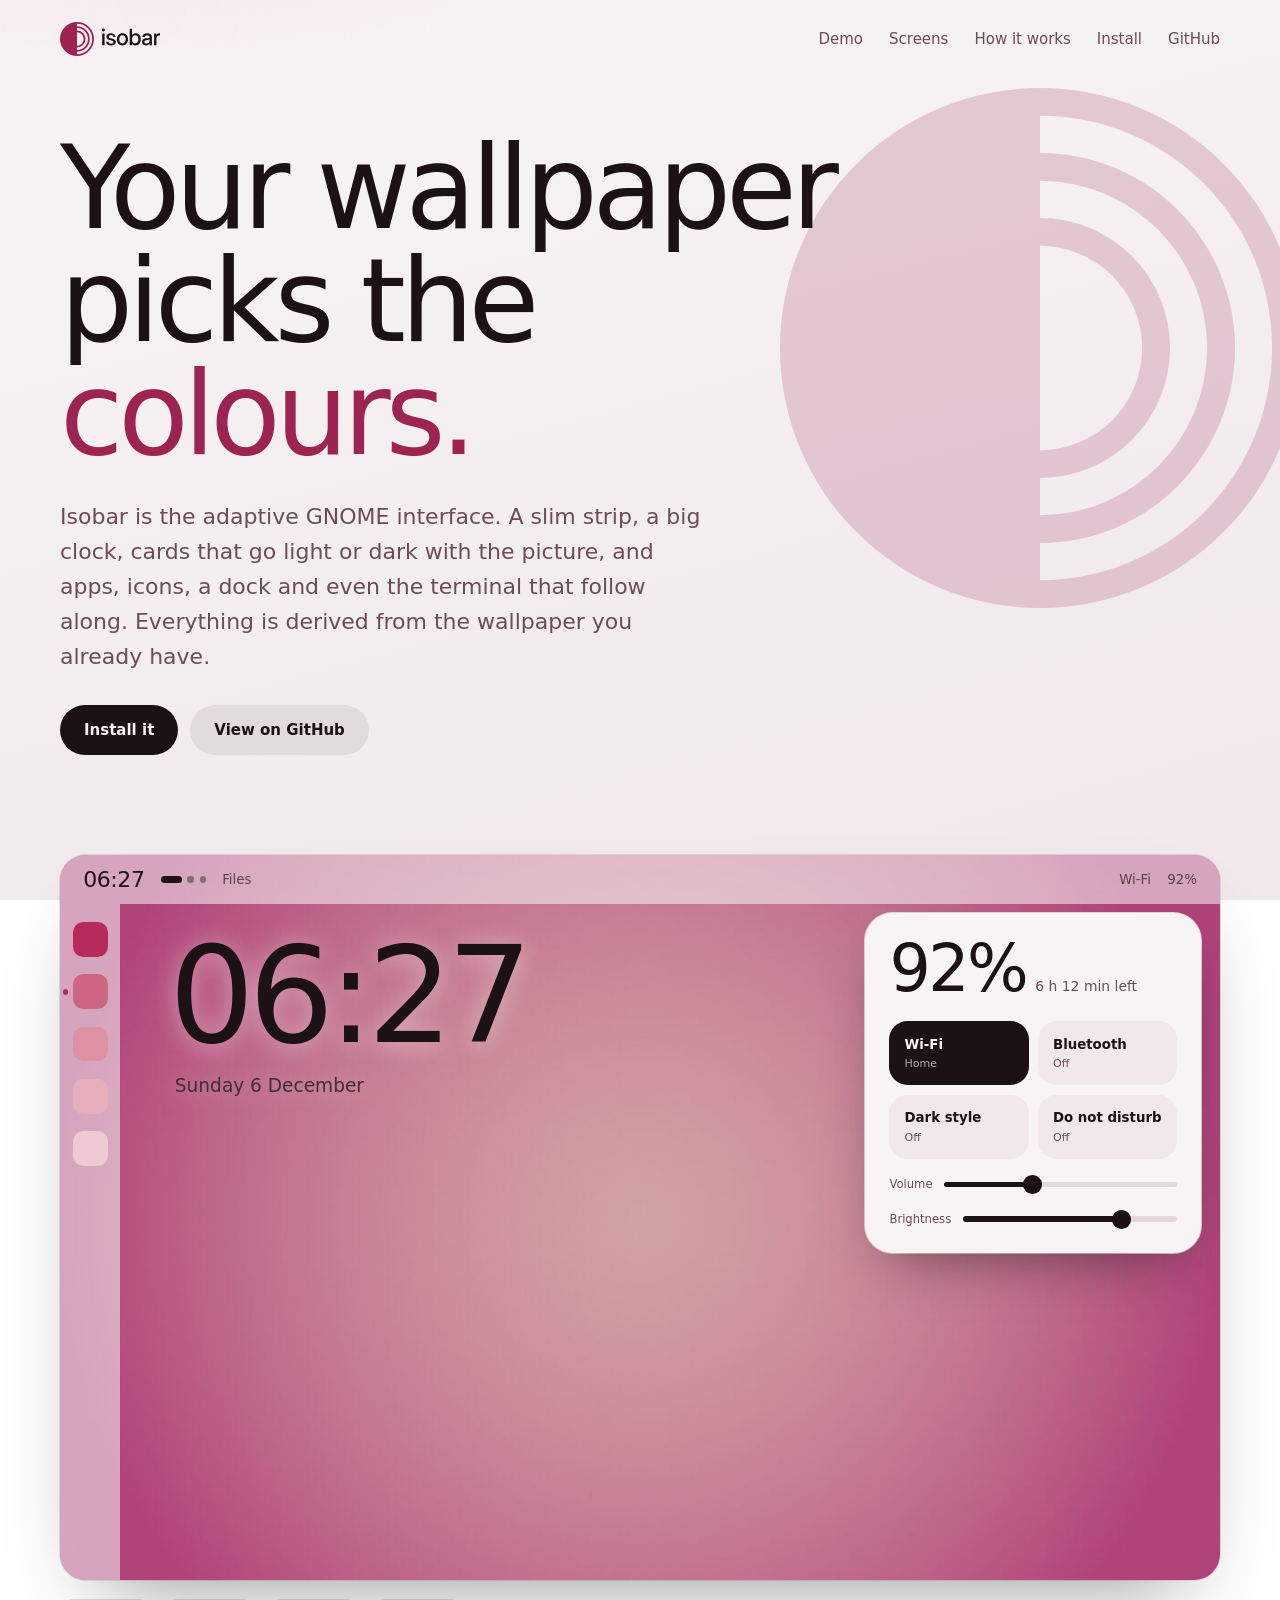
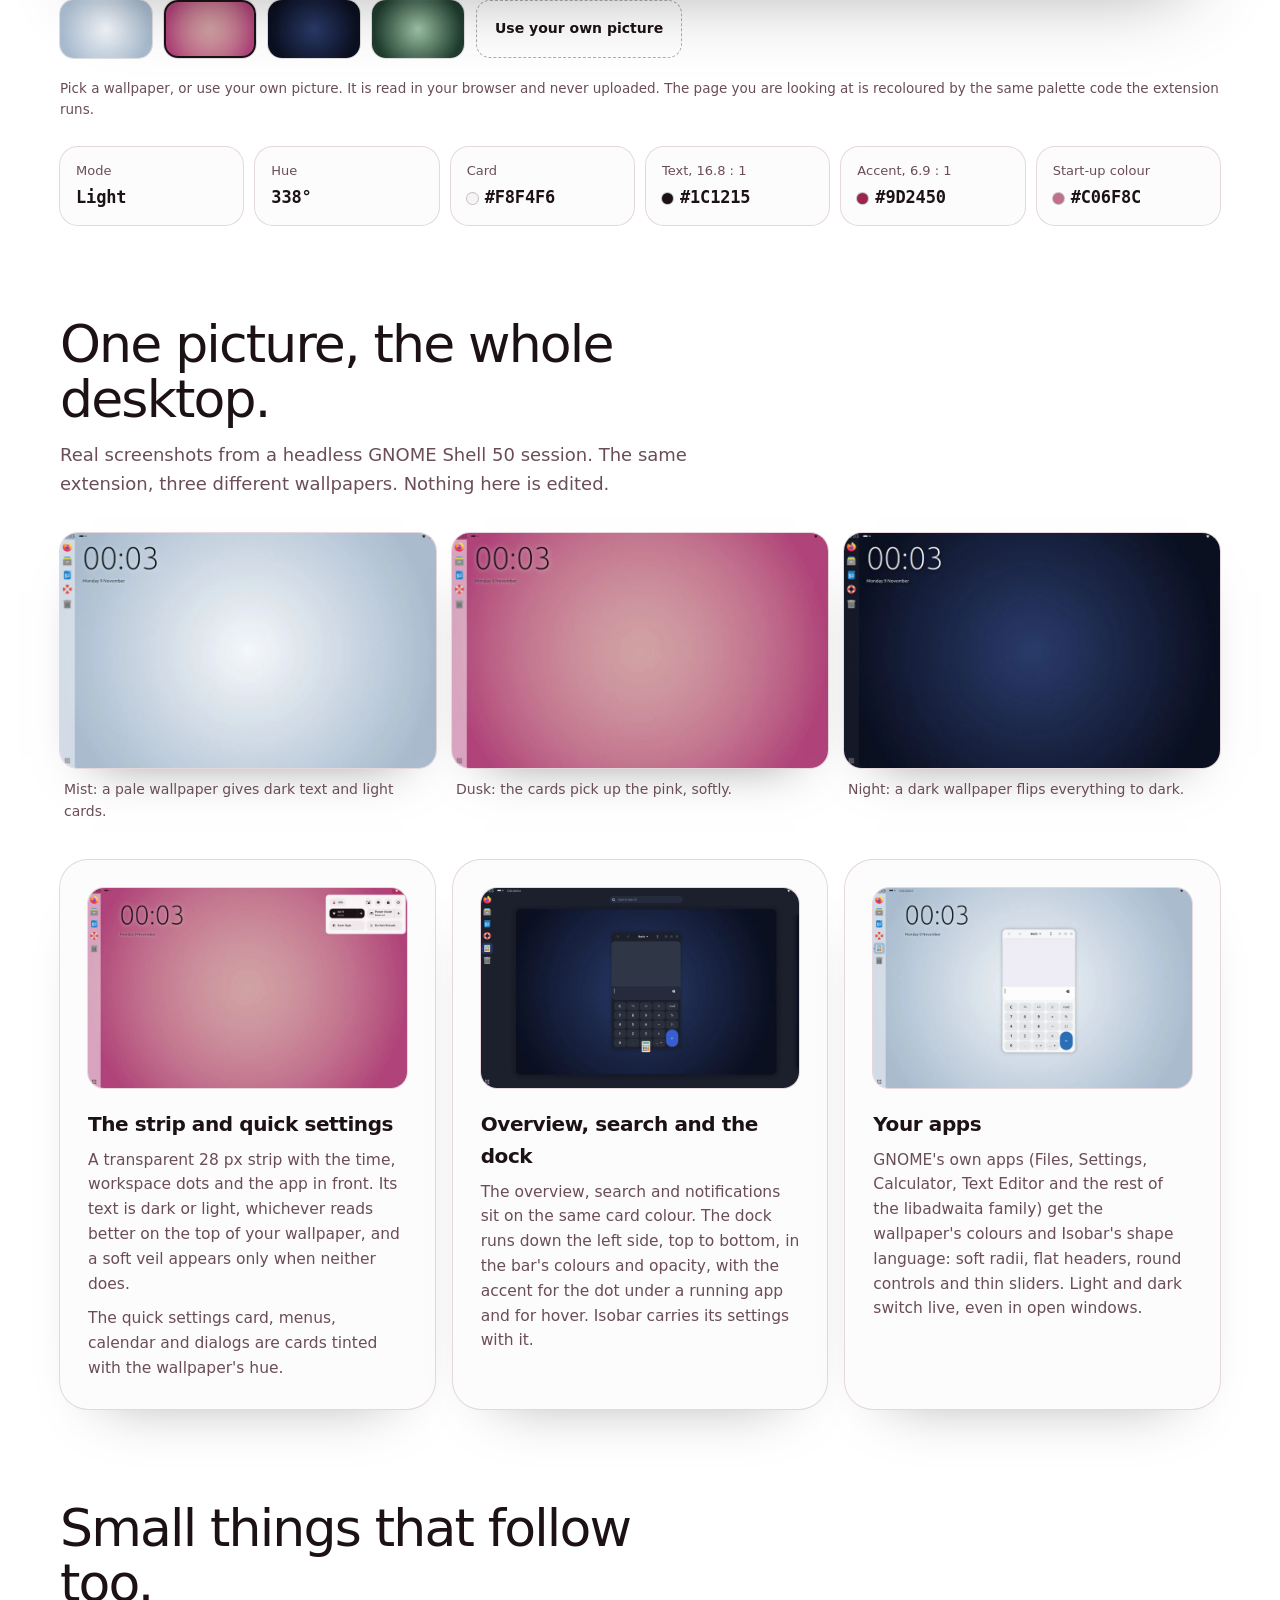
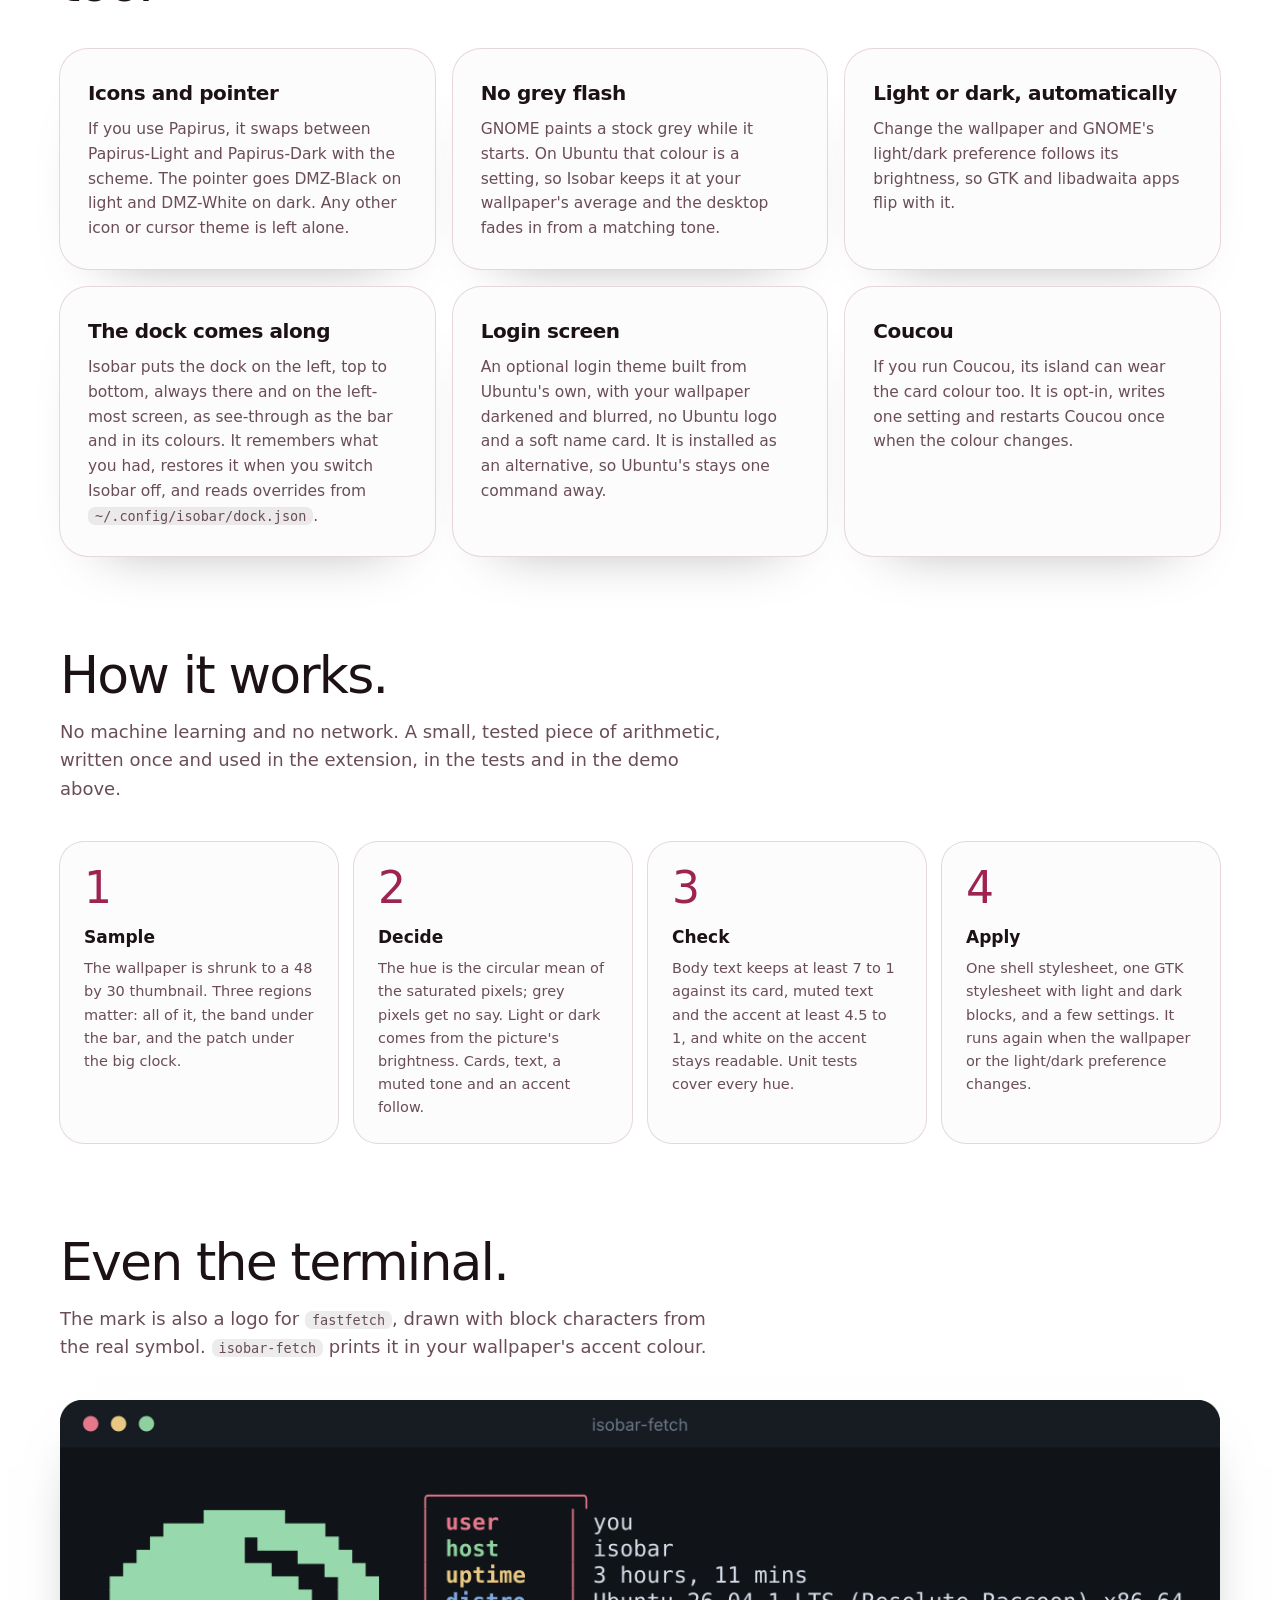
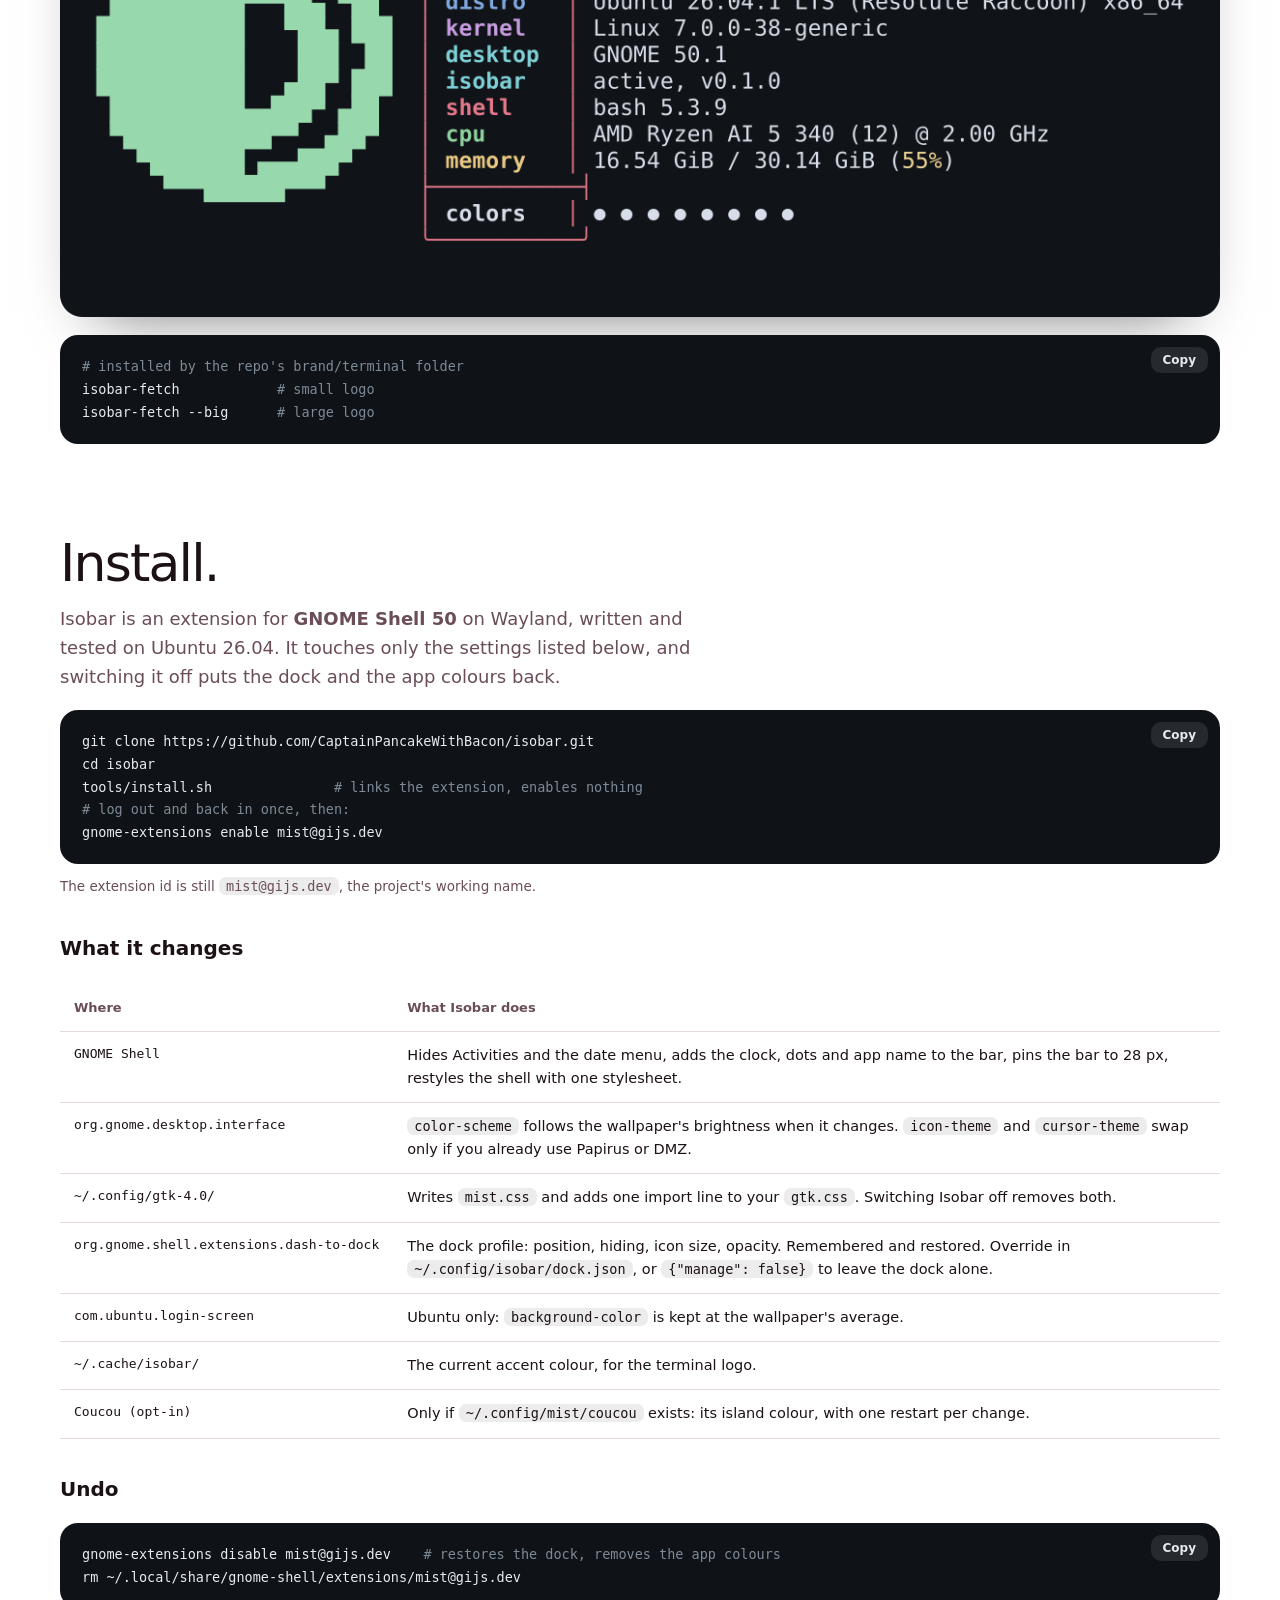
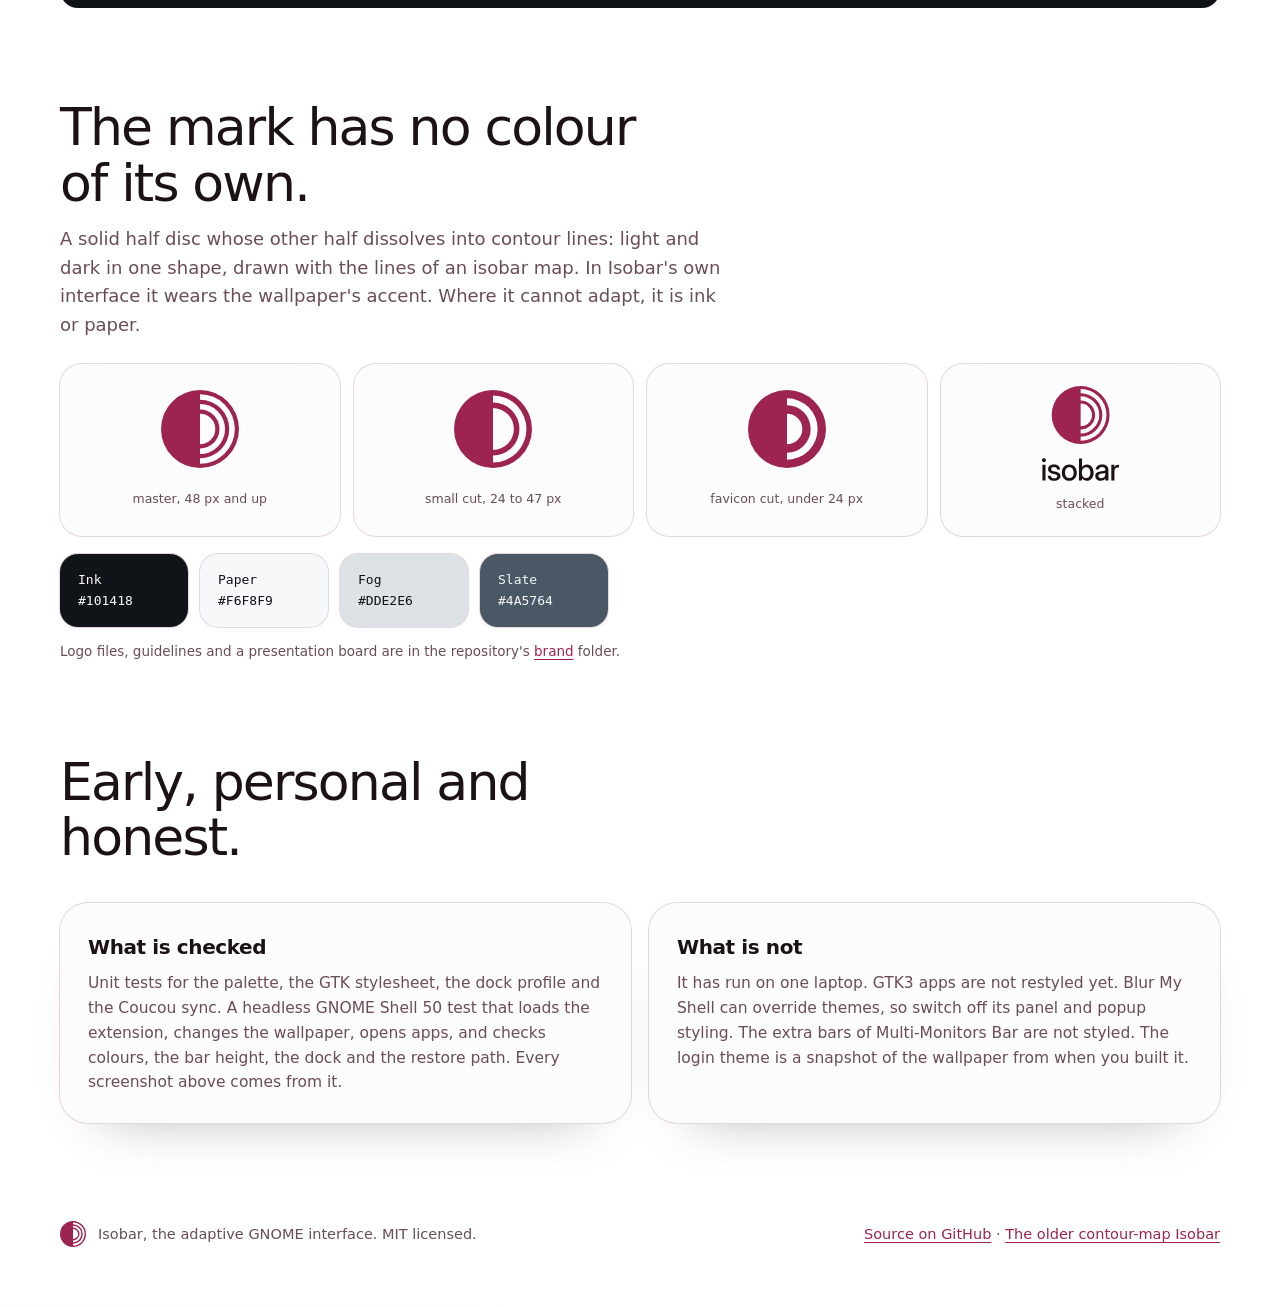
==== commit 3a14e45a: "The site shows the dock on the left: the live demo draws a full-height strip in the bar's colours an" ====
--- a/docs/index.html
+++ b/docs/index.html
@@ -52,7 +52,7 @@
           <div class="sl">Volume <u style="--v:38%"></u></div>
           <div class="sl">Brightness <u style="--v:74%"></u></div>
         </div>
-        <div class="dock"><i></i><i></i><i></i><i></i><i></i></div>
+        <div class="dock"><i></i><i class="run"></i><i></i><i></i><i></i></div>
       </div>
       <div class="pick" id="pick" role="group" aria-label="Choose a wallpaper"></div>
       <p class="note">Pick a wallpaper, or use your own picture. It is read in your browser and never uploaded. The page you are looking at is recoloured by the same palette code the extension runs.</p>
@@ -70,7 +70,7 @@
     </div>
     <div class="grid g3">
       <article class="card"><img class="shot" src="media/quick-dusk.webp" alt="The quick settings card on the dusk wallpaper" width="1600" height="1000" loading="lazy"><h3>The strip and quick settings</h3><p>A transparent 28 px strip with the time, workspace dots and the app in front. Its text is dark or light, whichever reads better on the top of your wallpaper, and a soft veil appears only when neither does.</p><p>The quick settings card, menus, calendar and dialogs are cards tinted with the wallpaper's hue.</p></article>
-      <article class="card"><img class="shot" src="media/overview-night.webp" alt="The overview on the night wallpaper" width="1600" height="1000" loading="lazy"><h3>Overview, search and the dock</h3><p>The overview, search, notifications and the dock all sit on the same card colour. The dock is a floating pill that hides when windows get in its way, and Isobar carries its settings with it.</p></article>
+      <article class="card"><img class="shot" src="media/overview-night.webp" alt="The overview on the night wallpaper" width="1600" height="1000" loading="lazy"><h3>Overview, search and the dock</h3><p>The overview, search and notifications sit on the same card colour. The dock runs down the left side, top to bottom, in the bar's colours and opacity, with the accent for the dot under a running app and for hover. Isobar carries its settings with it.</p></article>
       <article class="card"><img class="shot" src="media/app-mist.webp" alt="GNOME Calculator restyled by Isobar" width="1600" height="1000" loading="lazy"><h3>Your apps</h3><p>GNOME's own apps (Files, Settings, Calculator, Text Editor and the rest of the libadwaita family) get the wallpaper's colours and Isobar's shape language: soft radii, flat headers, round controls and thin sliders. Light and dark switch live, even in open windows.</p></article>
     </div>
   </section>
@@ -81,7 +81,7 @@
       <article class="card"><h3>Icons and pointer</h3><p>If you use Papirus, it swaps between Papirus-Light and Papirus-Dark with the scheme. The pointer goes DMZ-Black on light and DMZ-White on dark. Any other icon or cursor theme is left alone.</p></article>
       <article class="card"><h3>No grey flash</h3><p>GNOME paints a stock grey while it starts. On Ubuntu that colour is a setting, so Isobar keeps it at your wallpaper's average and the desktop fades in from a matching tone.</p></article>
       <article class="card"><h3>Light or dark, automatically</h3><p>Change the wallpaper and GNOME's light/dark preference follows its brightness, so GTK and libadwaita apps flip with it.</p></article>
-      <article class="card"><h3>The dock comes along</h3><p>Position, hiding, icon size and opacity are part of Isobar. It remembers what you had, restores it when you switch Isobar off, and reads overrides from <code>~/.config/isobar/dock.json</code>.</p></article>
+      <article class="card"><h3>The dock comes along</h3><p>Isobar puts the dock on the left, top to bottom, always there and on the left-most screen, as see-through as the bar and in its colours. It remembers what you had, restores it when you switch Isobar off, and reads overrides from <code>~/.config/isobar/dock.json</code>.</p></article>
       <article class="card"><h3>Login screen</h3><p>An optional login theme built from Ubuntu's own, with your wallpaper darkened and blurred, no Ubuntu logo and a soft name card. It is installed as an alternative, so Ubuntu's stays one command away.</p></article>
       <article class="card"><h3>Coucou</h3><p>If you run Coucou, its island can wear the card colour too. It is opt-in, writes one setting and restarts Coucou once when the colour changes.</p></article>
     </div>
--- a/docs/style.css
+++ b/docs/style.css
@@ -44,7 +44,7 @@
 .strip .l, .strip .r { display: flex; align-items: center; gap: 1.4cqw; }
 .strip .t { font-weight: 300; font-size: 1.9cqw; letter-spacing: -.02em; color: var(--bar-text); }
 .dots { display: flex; align-items: center; gap: .5cqw; } .dots i { width: .55cqw; height: .55cqw; border-radius: 50%; background: var(--bar-muted); opacity: .6; } .dots i.on { width: 1.8cqw; border-radius: .4cqw; background: var(--bar-text); opacity: 1; }
-.desk .big { position: absolute; left: 5.2cqw; top: 6.4cqw; color: var(--clock-text); text-shadow: 0 .2cqw 2cqw var(--clock-shadow); }
+.desk .big { position: absolute; left: 9.4cqw; top: 6.4cqw; color: var(--clock-text); text-shadow: 0 .2cqw 2cqw var(--clock-shadow); }
 .desk .big b { display: block; font-weight: 200; font-size: 11.6cqw; line-height: 1; letter-spacing: -.045em; }
 .desk .big span { display: block; font-size: 1.6cqw; font-weight: 500; color: var(--clock-muted); margin: .6cqw 0 0 .5cqw; }
 .desk .qs { position: absolute; right: 1.6cqw; top: 5cqw; width: 29cqw; background: var(--surface); color: var(--text); border-radius: 2.4cqw; padding: 2.1cqw; box-shadow: 0 2cqw 5cqw -2cqw rgba(0,0,0,.5), 0 0 0 1px var(--line); z-index: 2; }
@@ -54,8 +54,9 @@
 .qs .tile.on { background: var(--text); color: var(--surface); } .qs .tile.on small { color: color-mix(in oklab, var(--surface) 70%, var(--text)); }
 .qs .sl { display: flex; align-items: center; gap: 1cqw; margin-top: 1.4cqw; font-size: 1cqw; color: var(--muted); }
 .qs .sl u { flex: 1; height: .5cqw; border-radius: .3cqw; background: var(--line); position: relative; text-decoration: none; } .qs .sl u::before { content: ""; position: absolute; inset: 0 auto 0 0; width: var(--v); background: var(--text); border-radius: inherit; } .qs .sl u::after { content: ""; position: absolute; left: calc(var(--v) - .8cqw); top: 50%; width: 1.6cqw; height: 1.6cqw; margin-top: -.8cqw; border-radius: 50%; background: var(--text); }
-.desk .dock { position: absolute; left: 50%; bottom: 1.8cqw; transform: translateX(-50%); display: flex; gap: 1.1cqw; padding: 1cqw 1.4cqw; background: var(--surface); border-radius: 2.4cqw; box-shadow: 0 1cqw 3cqw -1cqw rgba(0,0,0,.5), 0 0 0 1px var(--line); z-index: 2; }
-.dock i { width: 3.6cqw; height: 3.6cqw; border-radius: 1cqw; background: color-mix(in oklab, var(--accent) var(--m), var(--surface)); }
+.desk .dock { position: absolute; left: 0; top: 4.2cqw; bottom: 0; width: 5.2cqw; display: flex; flex-direction: column; align-items: center; gap: 1.5cqw; padding: 1.6cqw 0; background: var(--dock); z-index: 2; }
+.dock i { position: relative; width: 3cqw; height: 3cqw; border-radius: .9cqw; background: color-mix(in oklab, var(--accent-bg) var(--m), var(--dock-card)); }
+.dock i.run::before { content: ""; position: absolute; left: -.85cqw; top: 50%; width: .45cqw; height: .45cqw; margin-top: -.22cqw; border-radius: 50%; background: var(--accent-bg); }
 .dock i:nth-child(1) { --m: 100%; } .dock i:nth-child(2) { --m: 74%; } .dock i:nth-child(3) { --m: 52%; } .dock i:nth-child(4) { --m: 36%; } .dock i:nth-child(5) { --m: 22%; }
 .pick { display: flex; flex-wrap: wrap; gap: 12px; align-items: center; }
 .pick button.wp { width: 92px; height: 58px; border-radius: 14px; border: 2px solid transparent; background: center / cover; cursor: pointer; outline-offset: 3px; box-shadow: 0 0 0 1px color-mix(in oklab, var(--text) 14%, transparent); }
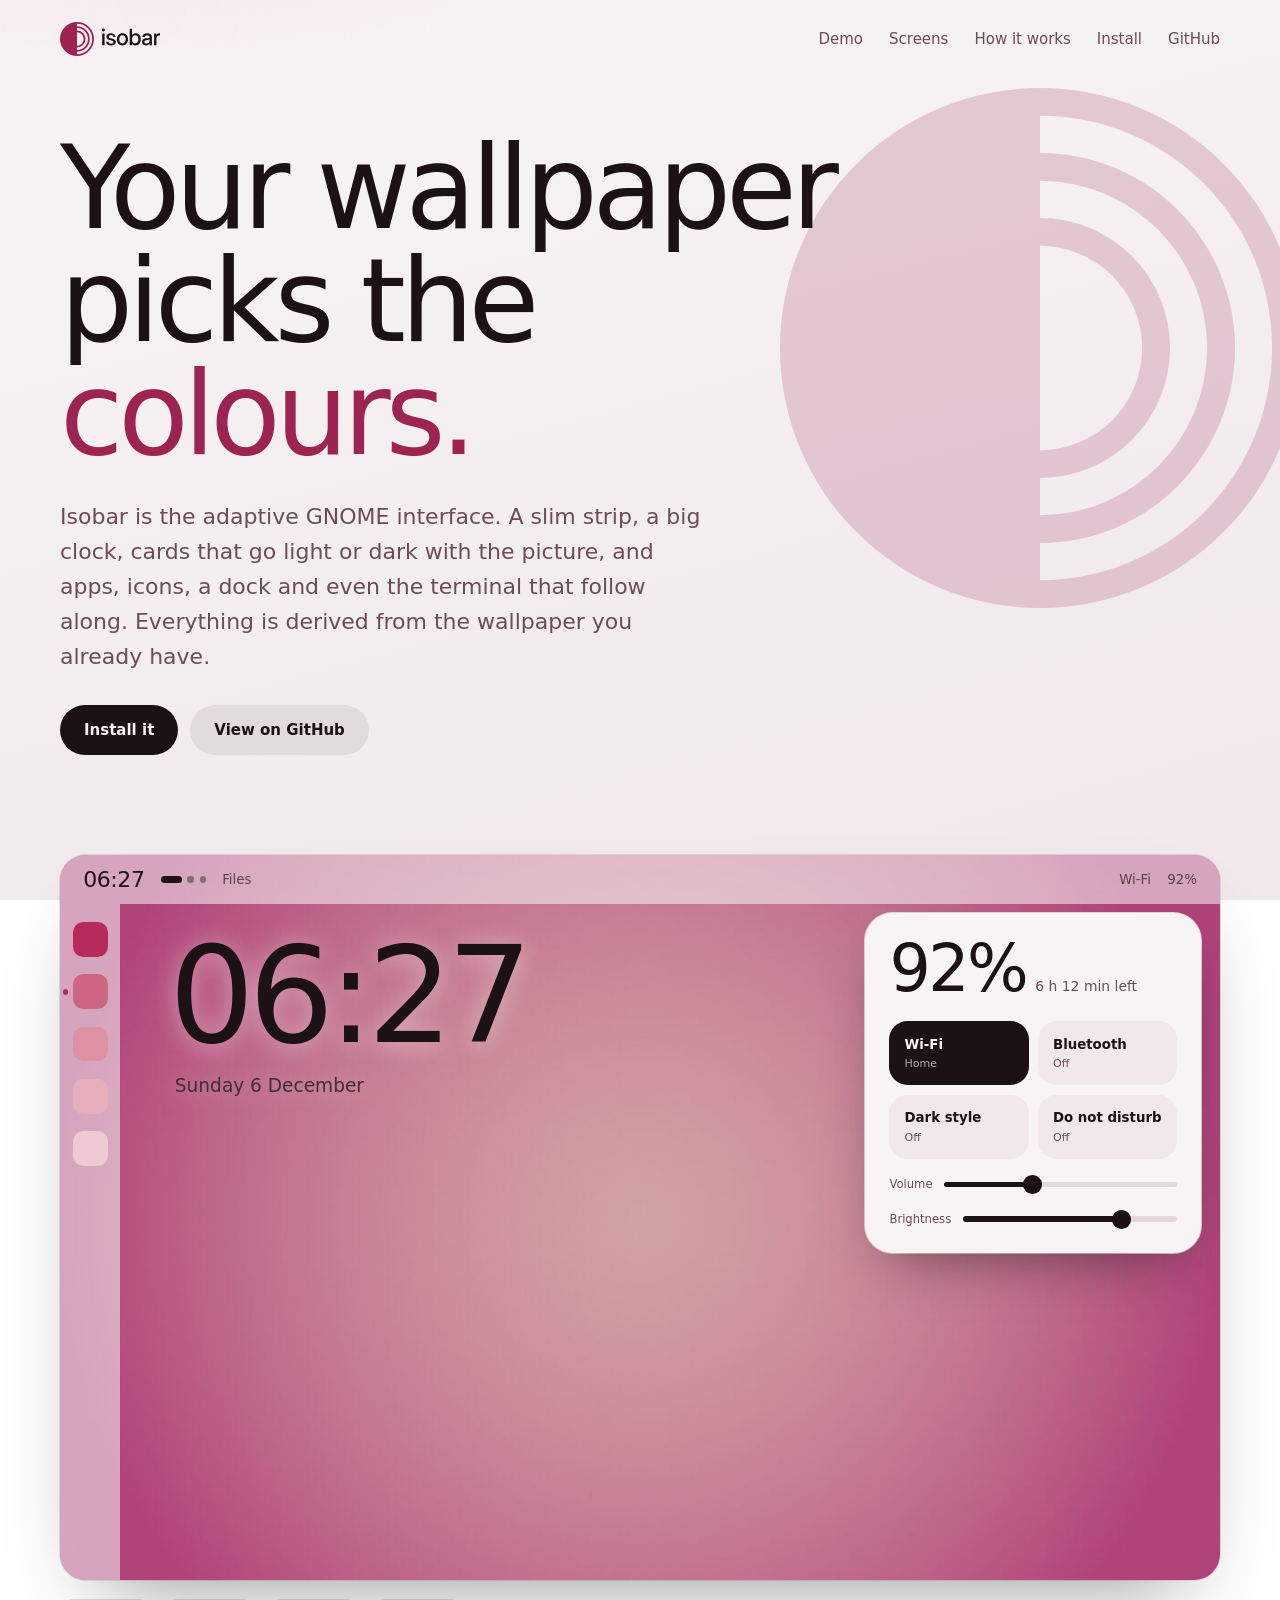
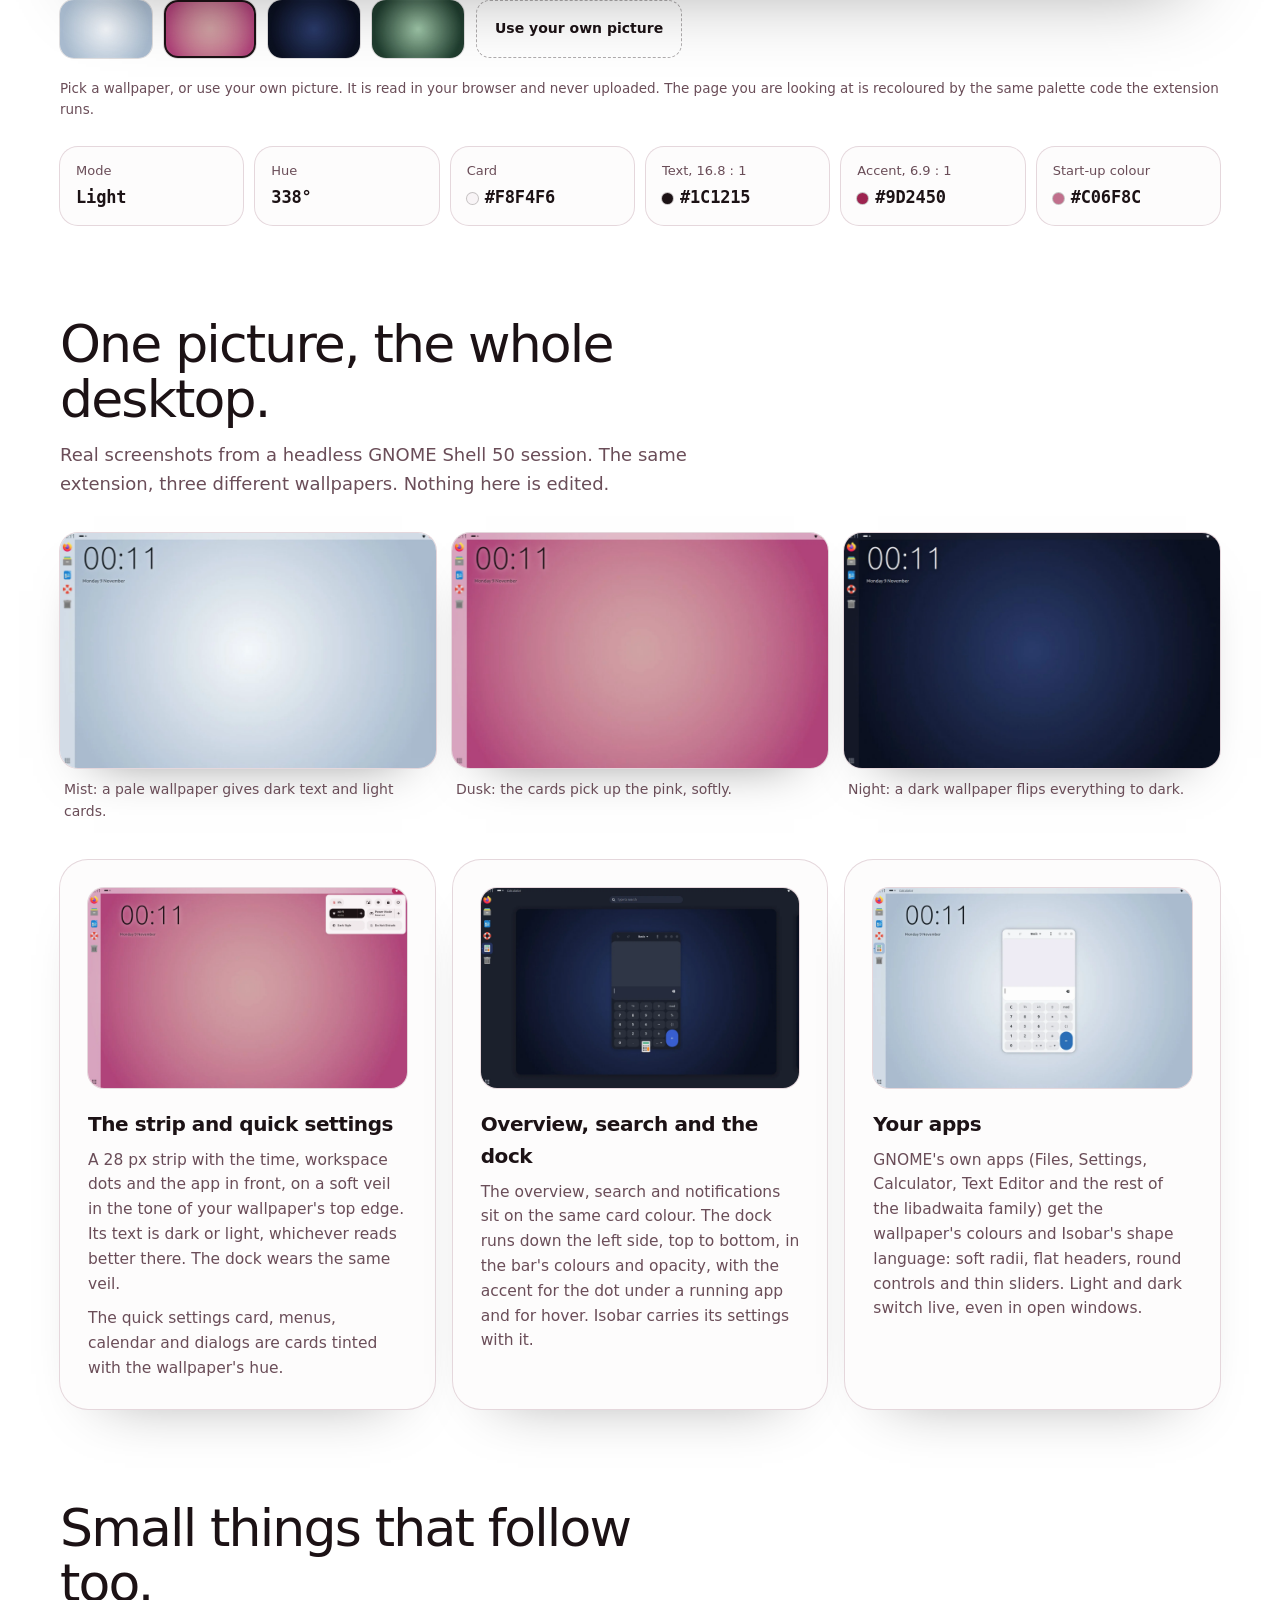
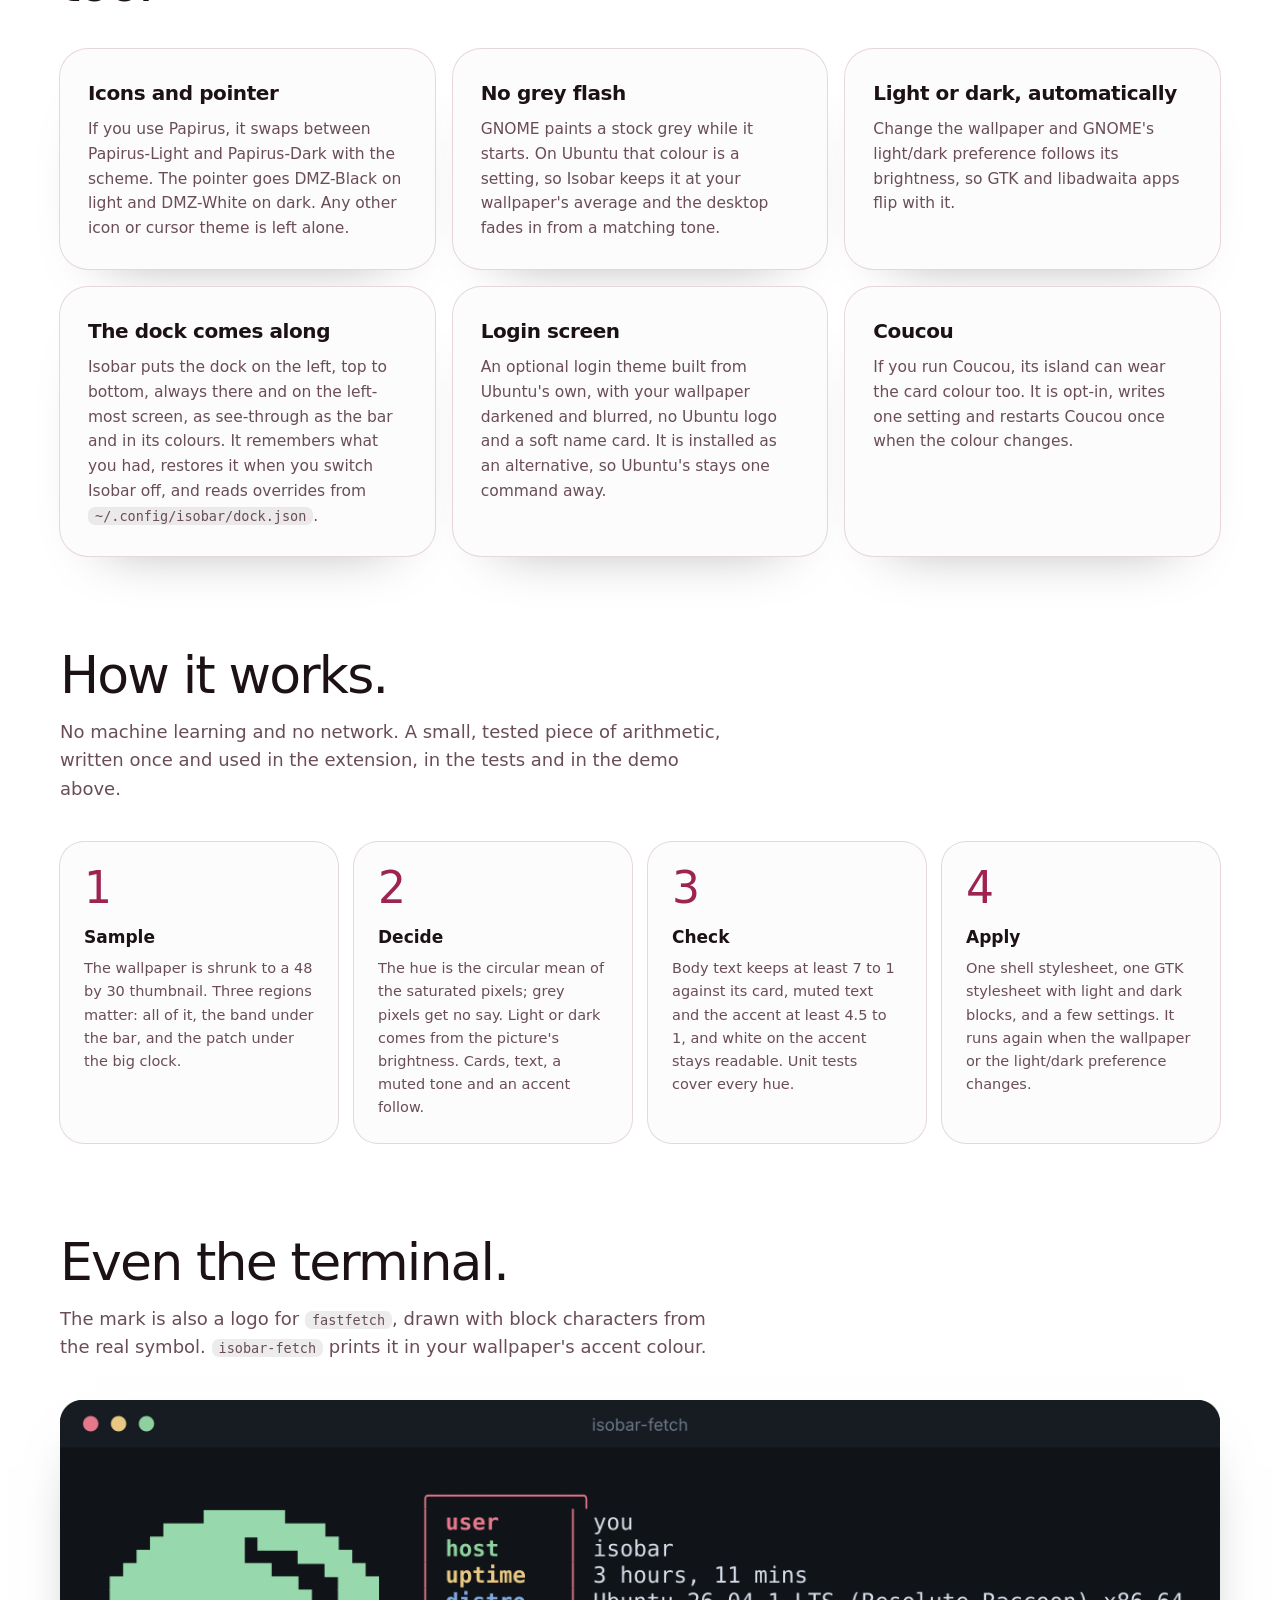
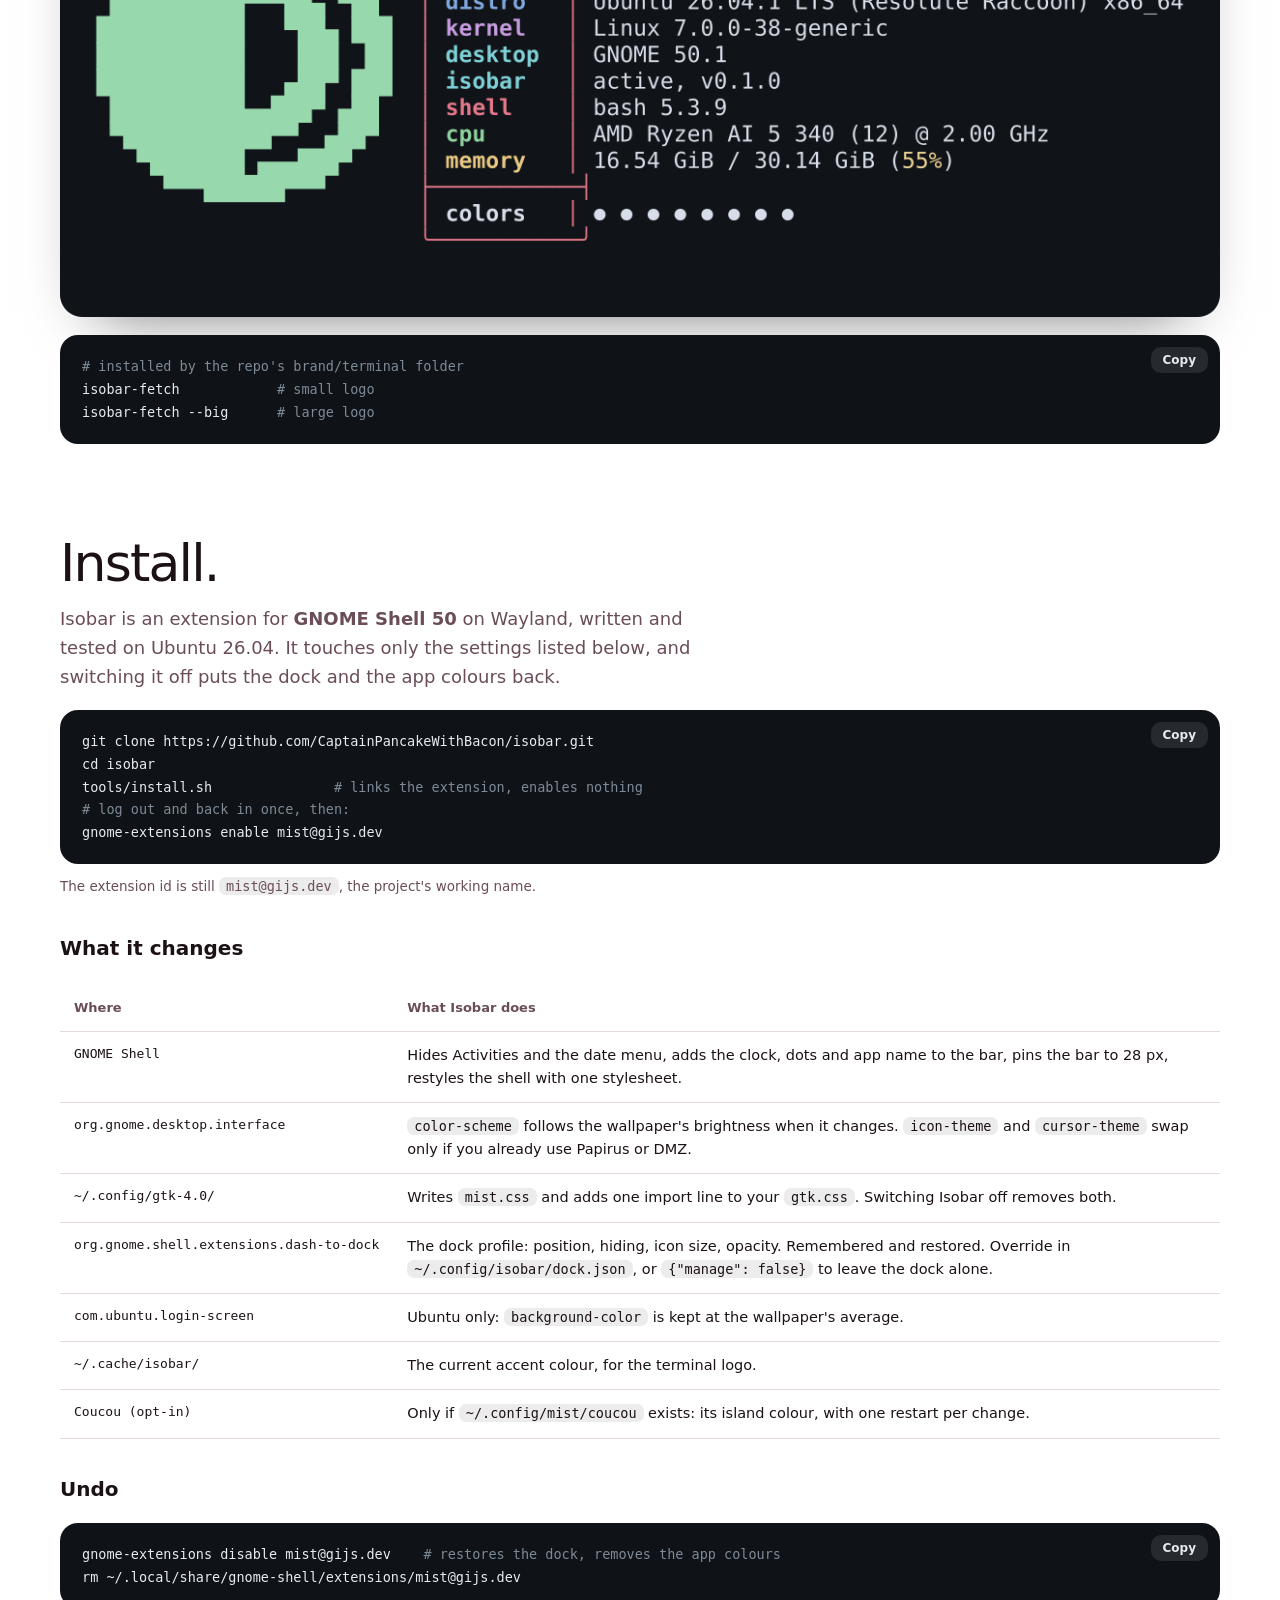
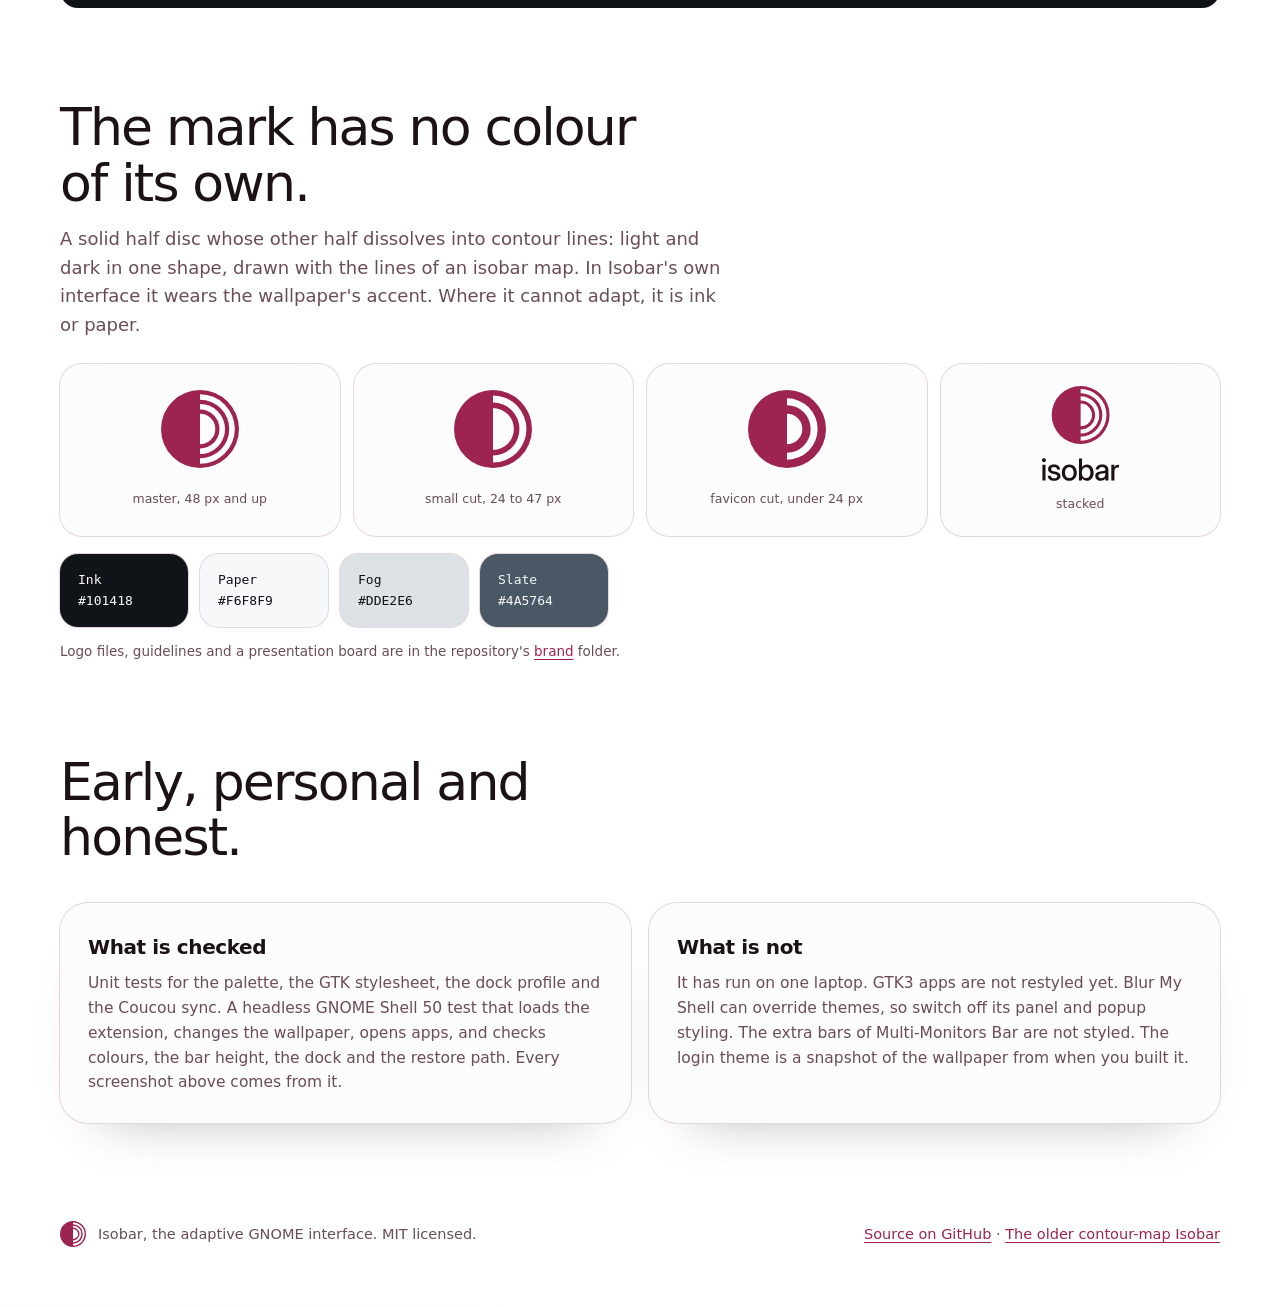
==== commit 11099f7e: "The bar is a soft veil on every wallpaper, not only where its text needs help, and the dock wears th" ====
--- a/docs/index.html
+++ b/docs/index.html
@@ -69,7 +69,7 @@
       <figure><img src="media/desk-night.webp" alt="Isobar on a dark navy wallpaper: light text, dark cards" width="1600" height="1000" loading="lazy"><figcaption>Night: a dark wallpaper flips everything to dark.</figcaption></figure>
     </div>
     <div class="grid g3">
-      <article class="card"><img class="shot" src="media/quick-dusk.webp" alt="The quick settings card on the dusk wallpaper" width="1600" height="1000" loading="lazy"><h3>The strip and quick settings</h3><p>A transparent 28 px strip with the time, workspace dots and the app in front. Its text is dark or light, whichever reads better on the top of your wallpaper, and a soft veil appears only when neither does.</p><p>The quick settings card, menus, calendar and dialogs are cards tinted with the wallpaper's hue.</p></article>
+      <article class="card"><img class="shot" src="media/quick-dusk.webp" alt="The quick settings card on the dusk wallpaper" width="1600" height="1000" loading="lazy"><h3>The strip and quick settings</h3><p>A 28 px strip with the time, workspace dots and the app in front, on a soft veil in the tone of your wallpaper's top edge. Its text is dark or light, whichever reads better there. The dock wears the same veil.</p><p>The quick settings card, menus, calendar and dialogs are cards tinted with the wallpaper's hue.</p></article>
       <article class="card"><img class="shot" src="media/overview-night.webp" alt="The overview on the night wallpaper" width="1600" height="1000" loading="lazy"><h3>Overview, search and the dock</h3><p>The overview, search and notifications sit on the same card colour. The dock runs down the left side, top to bottom, in the bar's colours and opacity, with the accent for the dot under a running app and for hover. Isobar carries its settings with it.</p></article>
       <article class="card"><img class="shot" src="media/app-mist.webp" alt="GNOME Calculator restyled by Isobar" width="1600" height="1000" loading="lazy"><h3>Your apps</h3><p>GNOME's own apps (Files, Settings, Calculator, Text Editor and the rest of the libadwaita family) get the wallpaper's colours and Isobar's shape language: soft radii, flat headers, round controls and thin sliders. Light and dark switch live, even in open windows.</p></article>
     </div>
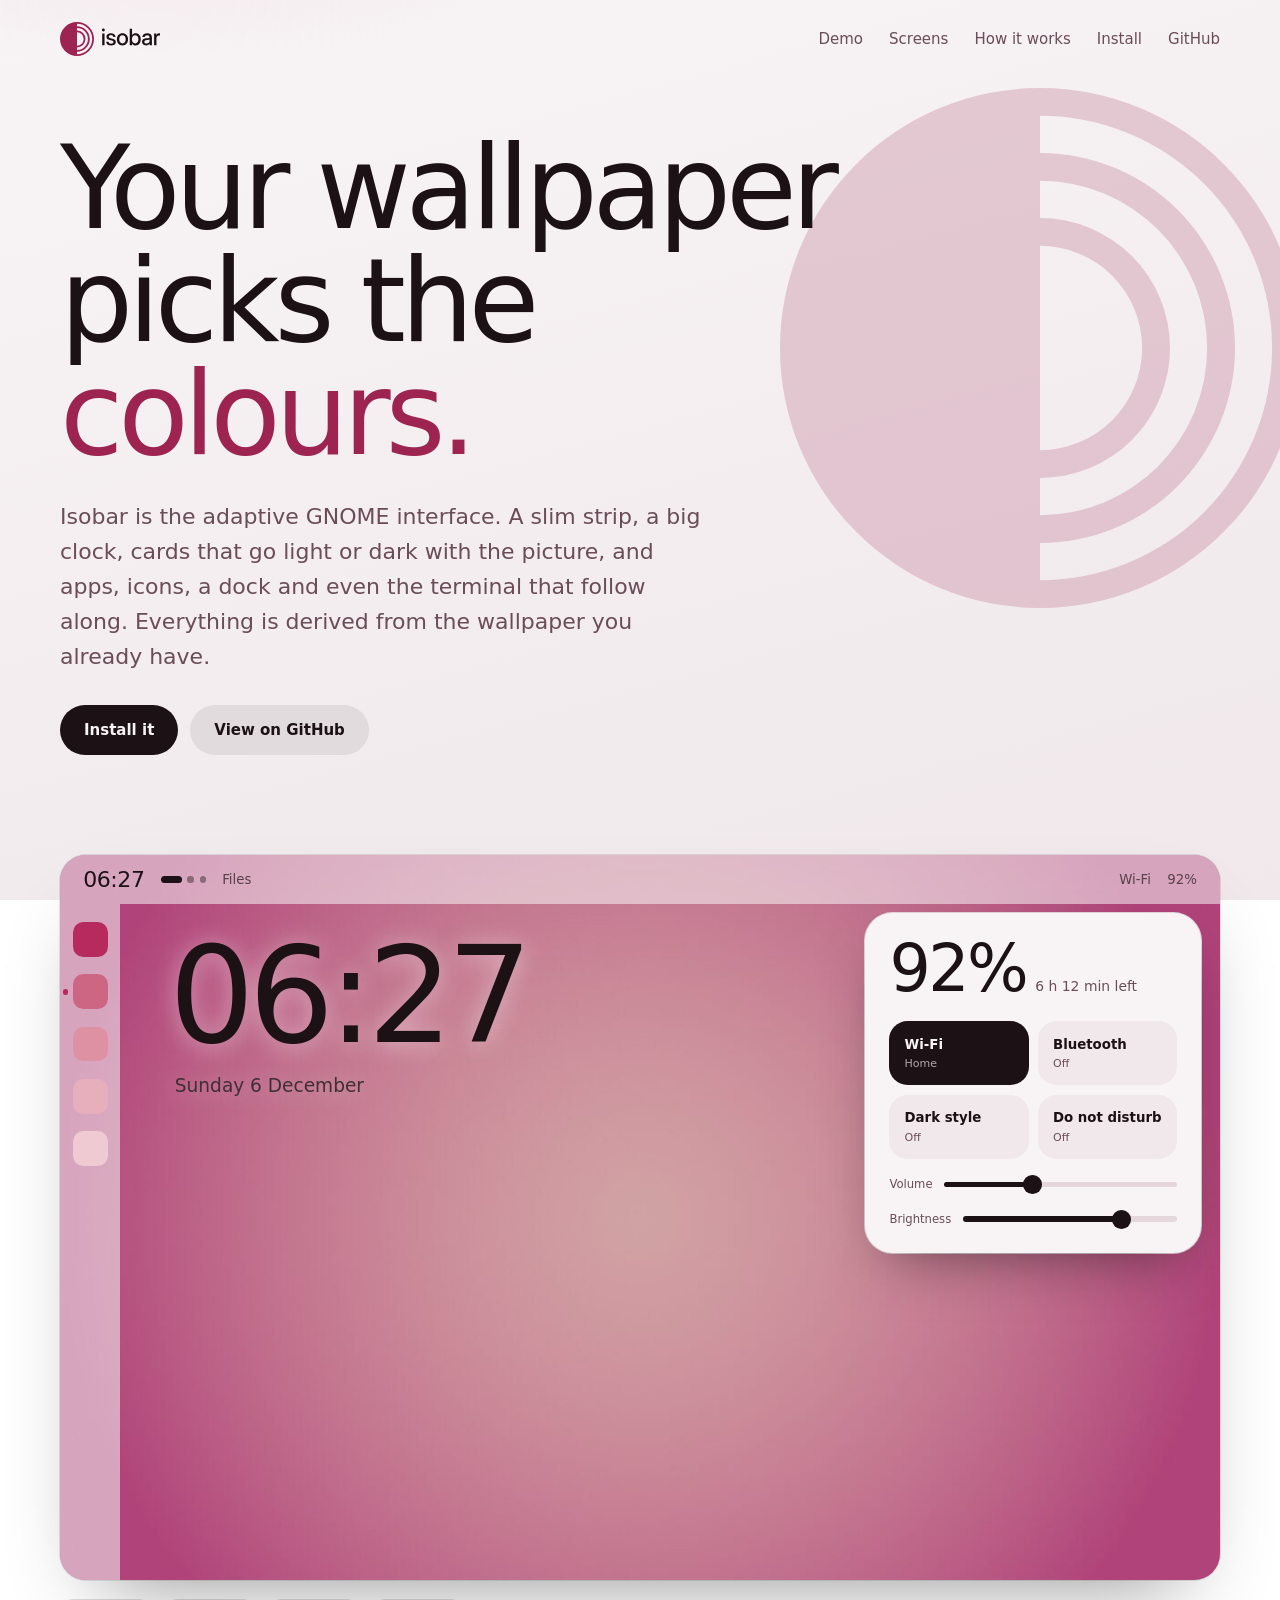
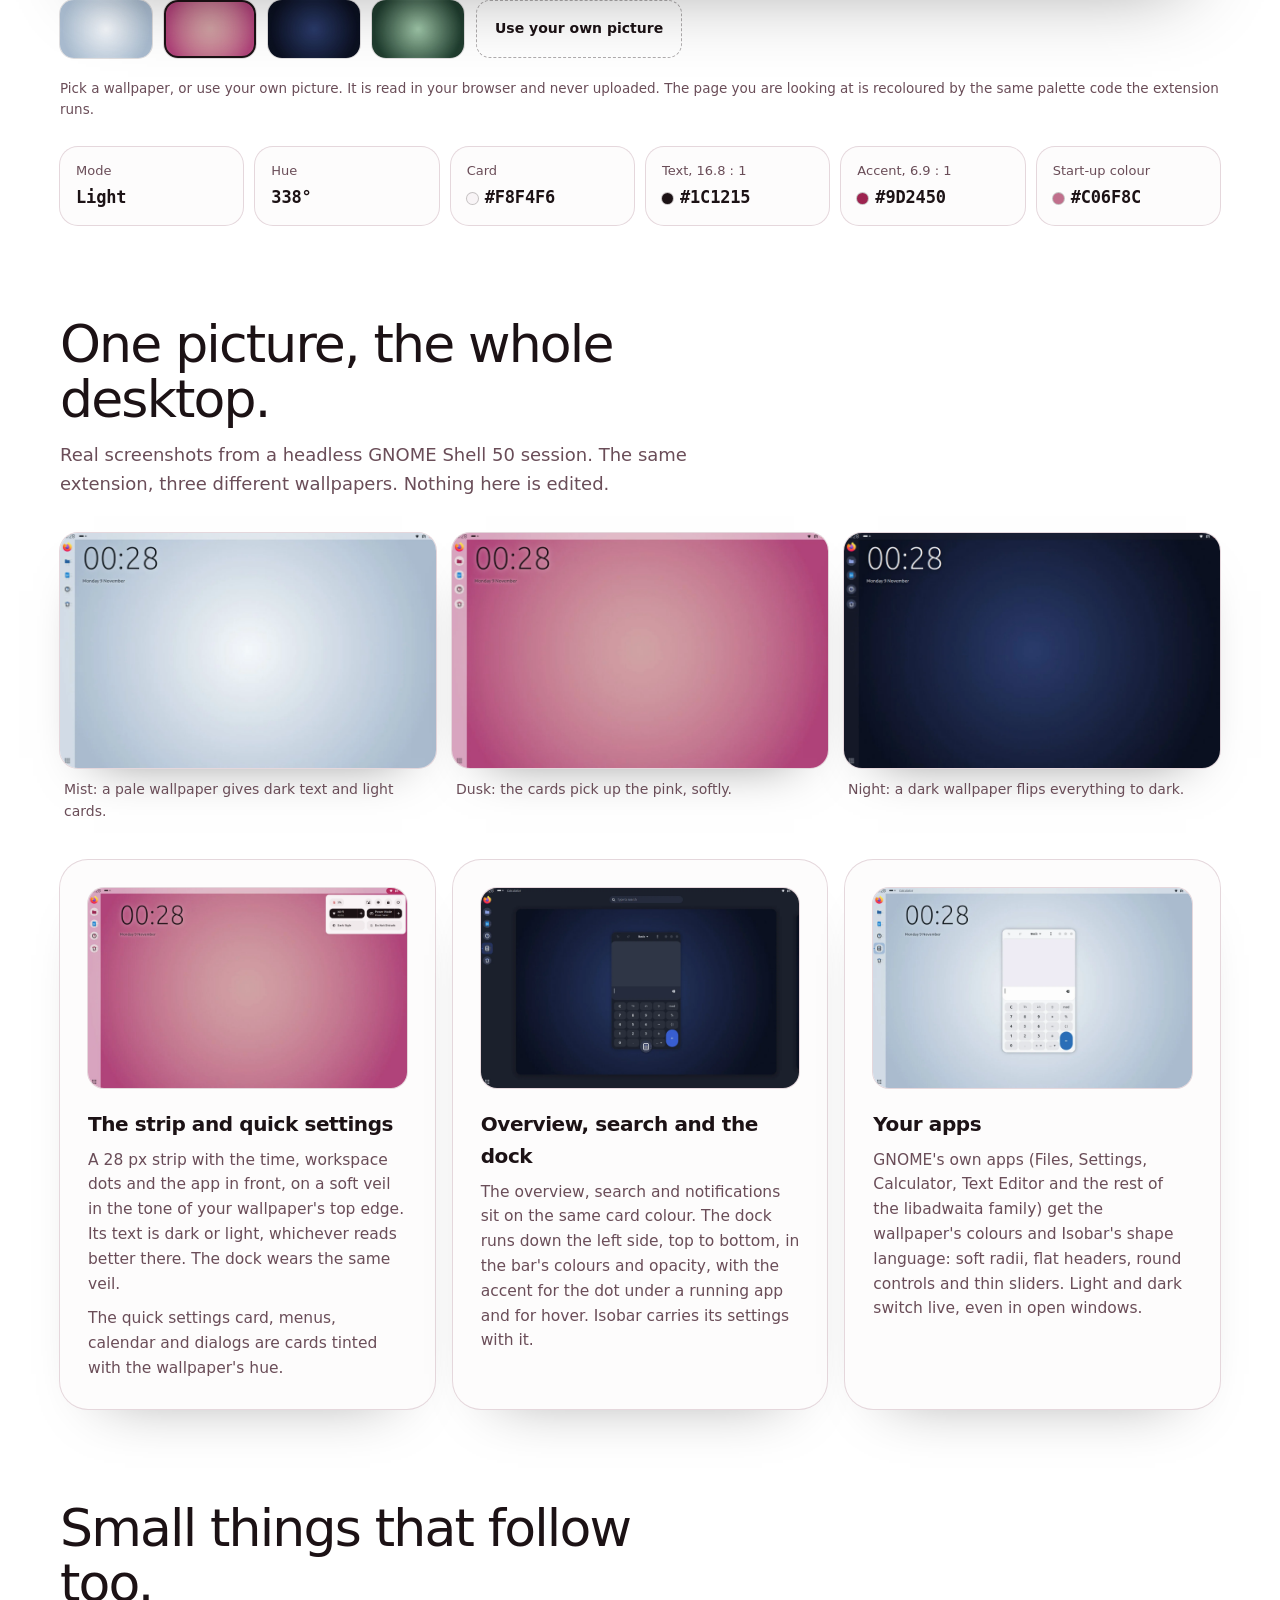
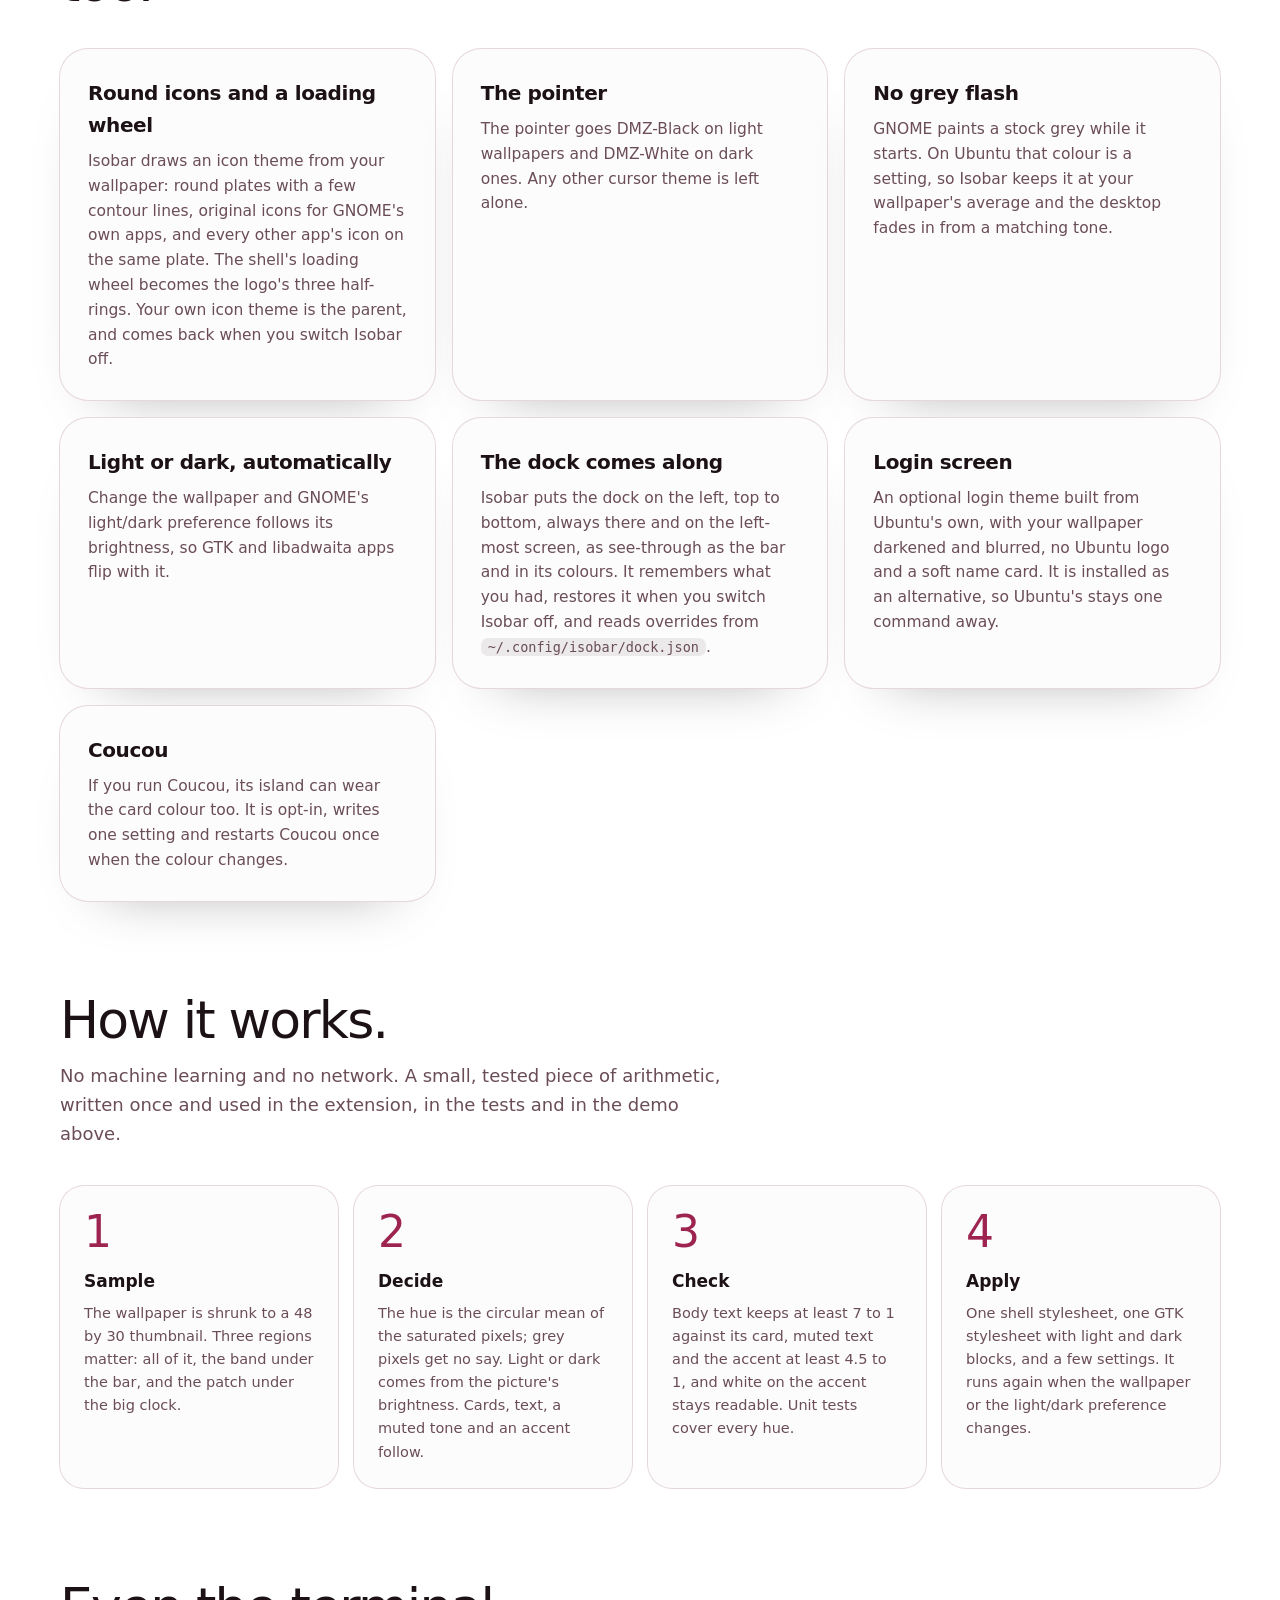
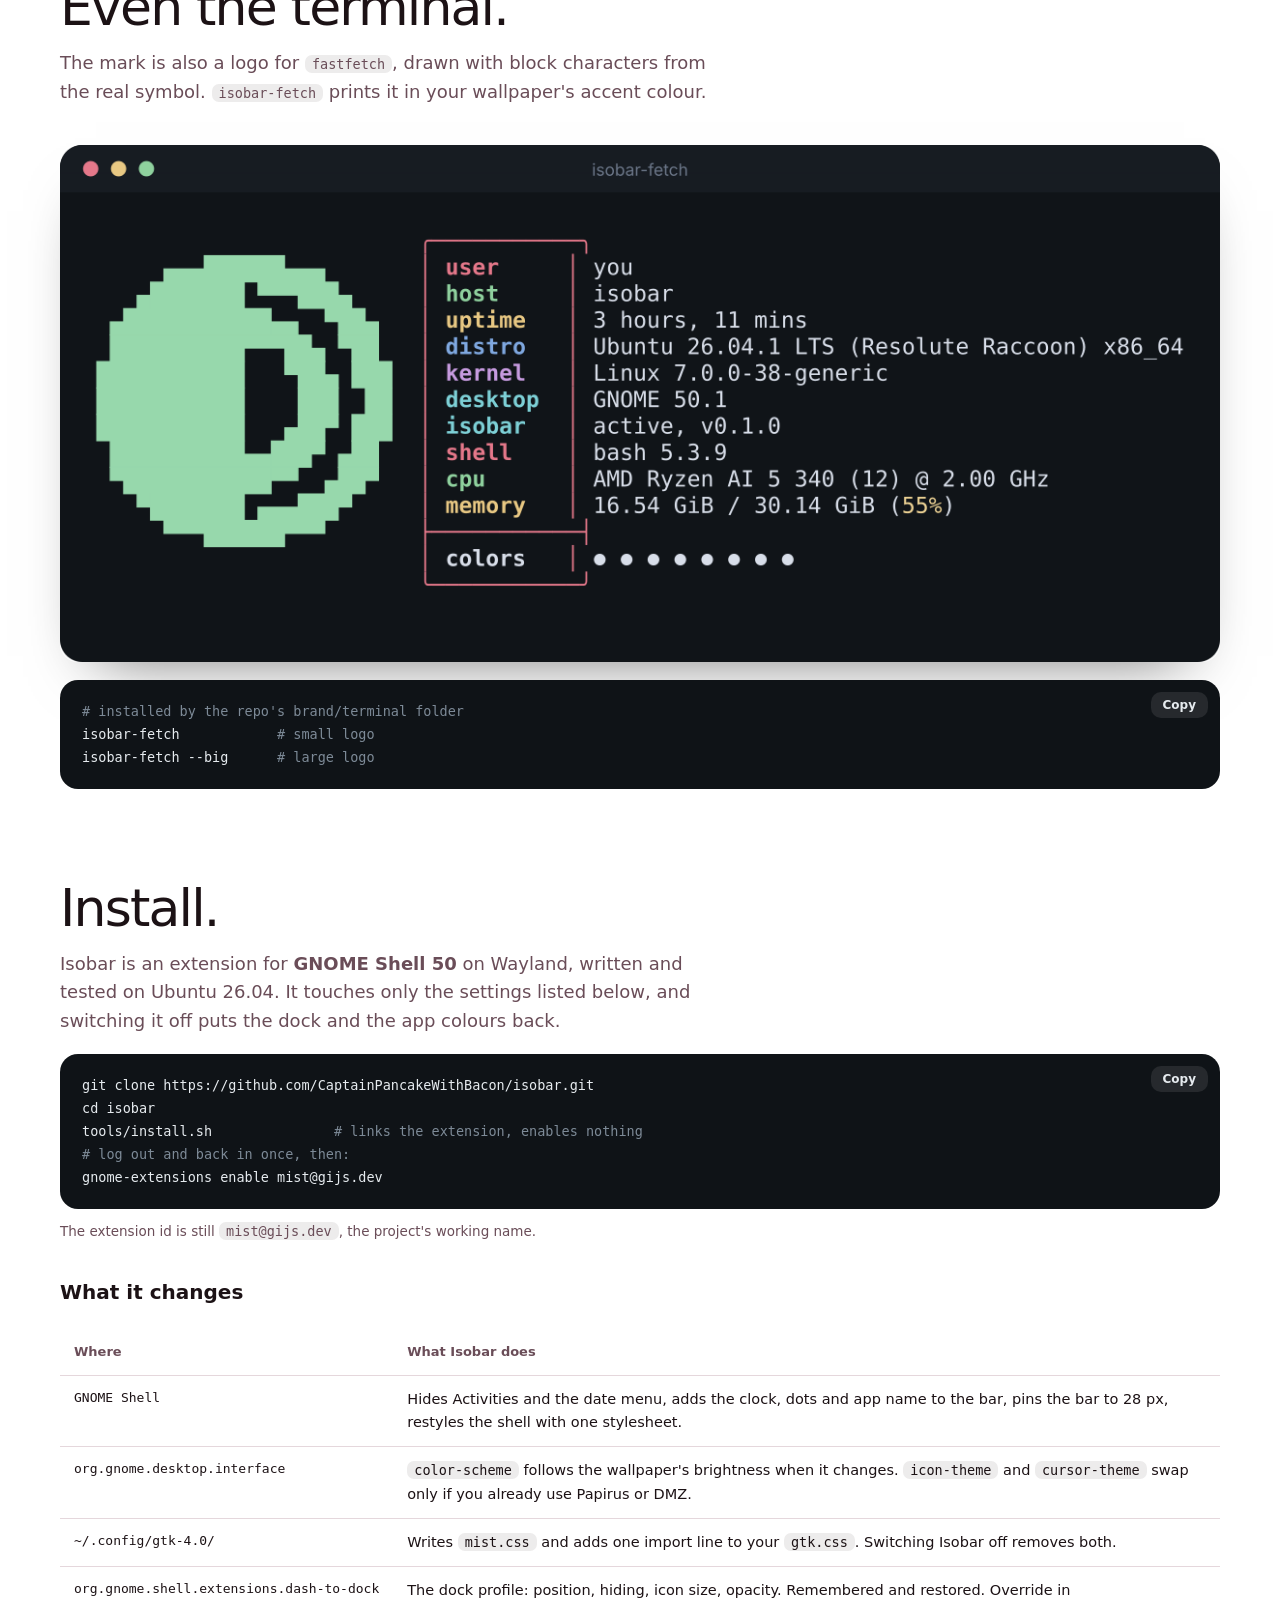
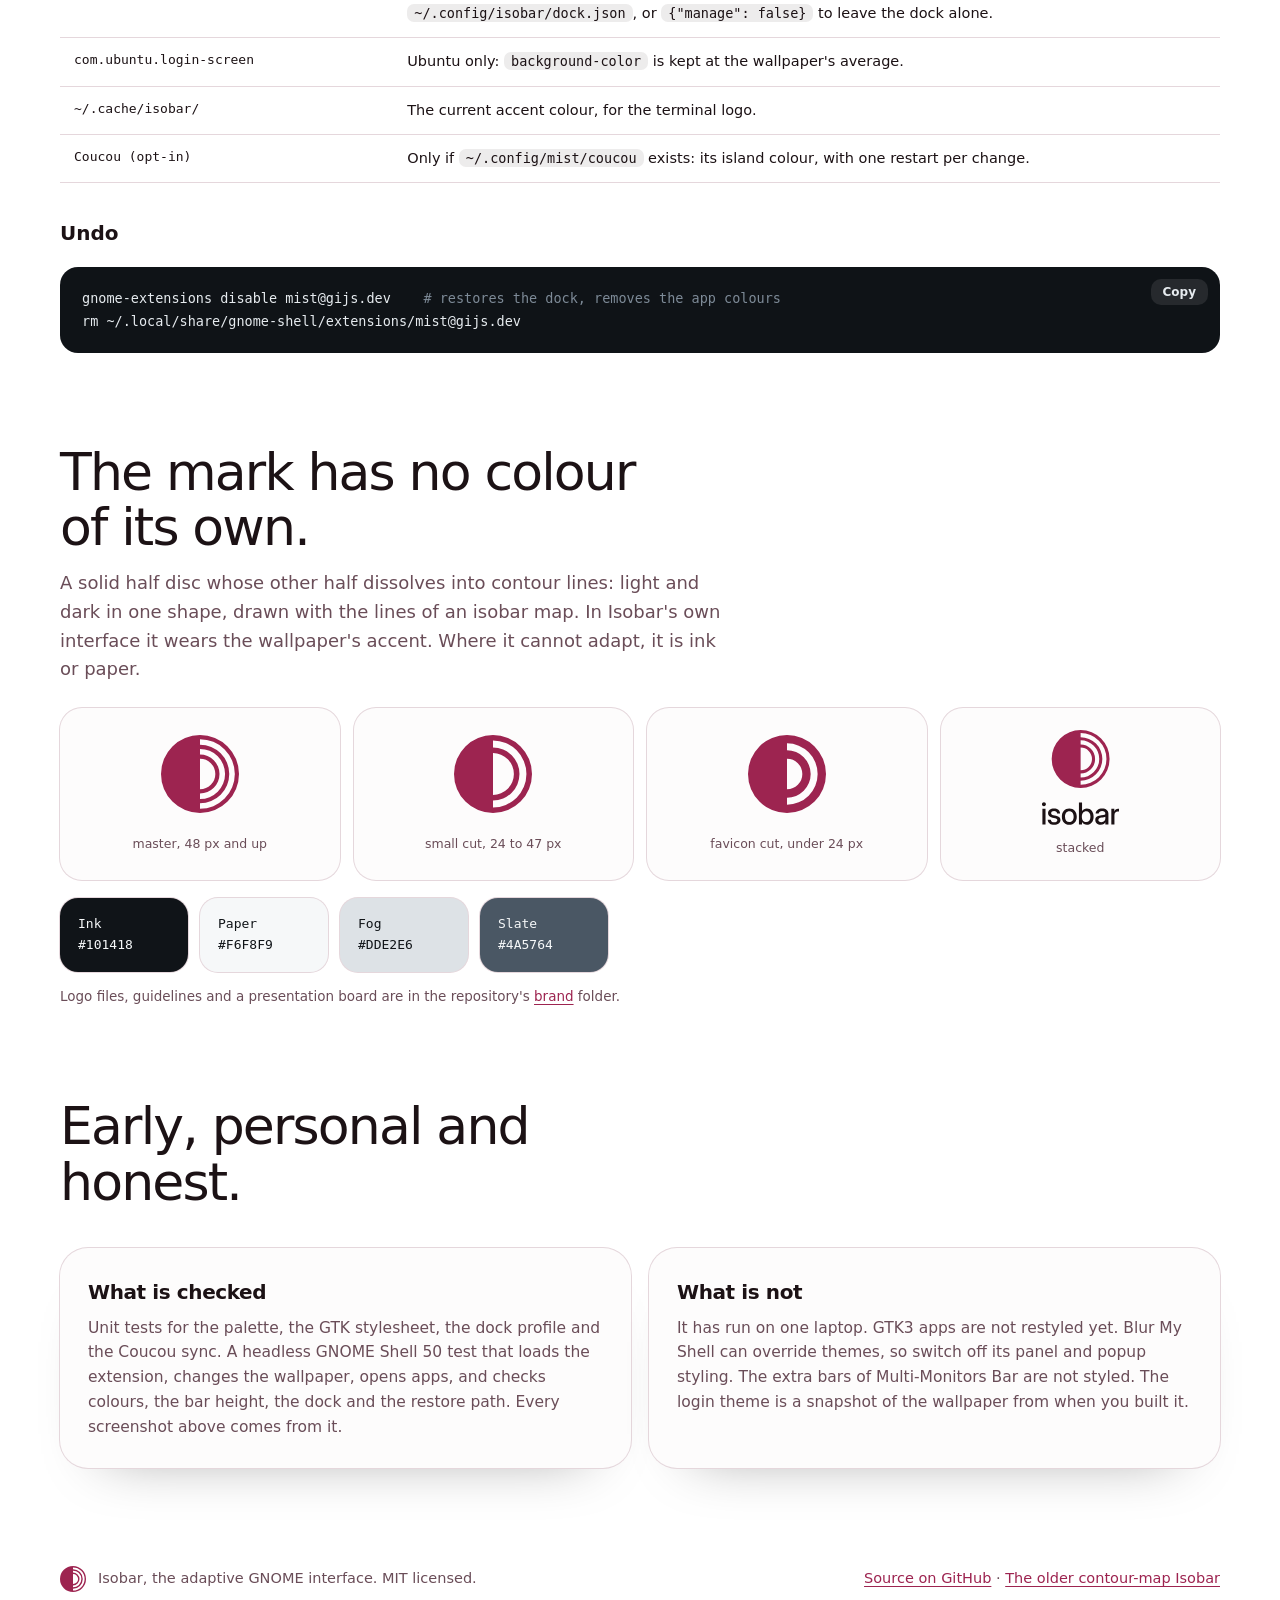
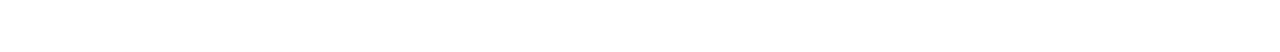
==== commit 39bbe4cc: "Describe the icons and the wheel in the README and on the site, and retake the screenshots with them" ====
--- a/docs/index.html
+++ b/docs/index.html
@@ -78,7 +78,8 @@
   <section id="features" aria-labelledby="features-h">
     <h2 id="features-h">Small things that follow too.</h2>
     <div class="grid g3">
-      <article class="card"><h3>Icons and pointer</h3><p>If you use Papirus, it swaps between Papirus-Light and Papirus-Dark with the scheme. The pointer goes DMZ-Black on light and DMZ-White on dark. Any other icon or cursor theme is left alone.</p></article>
+      <article class="card"><h3>Round icons and a loading wheel</h3><p>Isobar draws an icon theme from your wallpaper: round plates with a few contour lines, original icons for GNOME's own apps, and every other app's icon on the same plate. The shell's loading wheel becomes the logo's three half-rings. Your own icon theme is the parent, and comes back when you switch Isobar off.</p></article>
+      <article class="card"><h3>The pointer</h3><p>The pointer goes DMZ-Black on light wallpapers and DMZ-White on dark ones. Any other cursor theme is left alone.</p></article>
       <article class="card"><h3>No grey flash</h3><p>GNOME paints a stock grey while it starts. On Ubuntu that colour is a setting, so Isobar keeps it at your wallpaper's average and the desktop fades in from a matching tone.</p></article>
       <article class="card"><h3>Light or dark, automatically</h3><p>Change the wallpaper and GNOME's light/dark preference follows its brightness, so GTK and libadwaita apps flip with it.</p></article>
       <article class="card"><h3>The dock comes along</h3><p>Isobar puts the dock on the left, top to bottom, always there and on the left-most screen, as see-through as the bar and in its colours. It remembers what you had, restores it when you switch Isobar off, and reads overrides from <code>~/.config/isobar/dock.json</code>.</p></article>
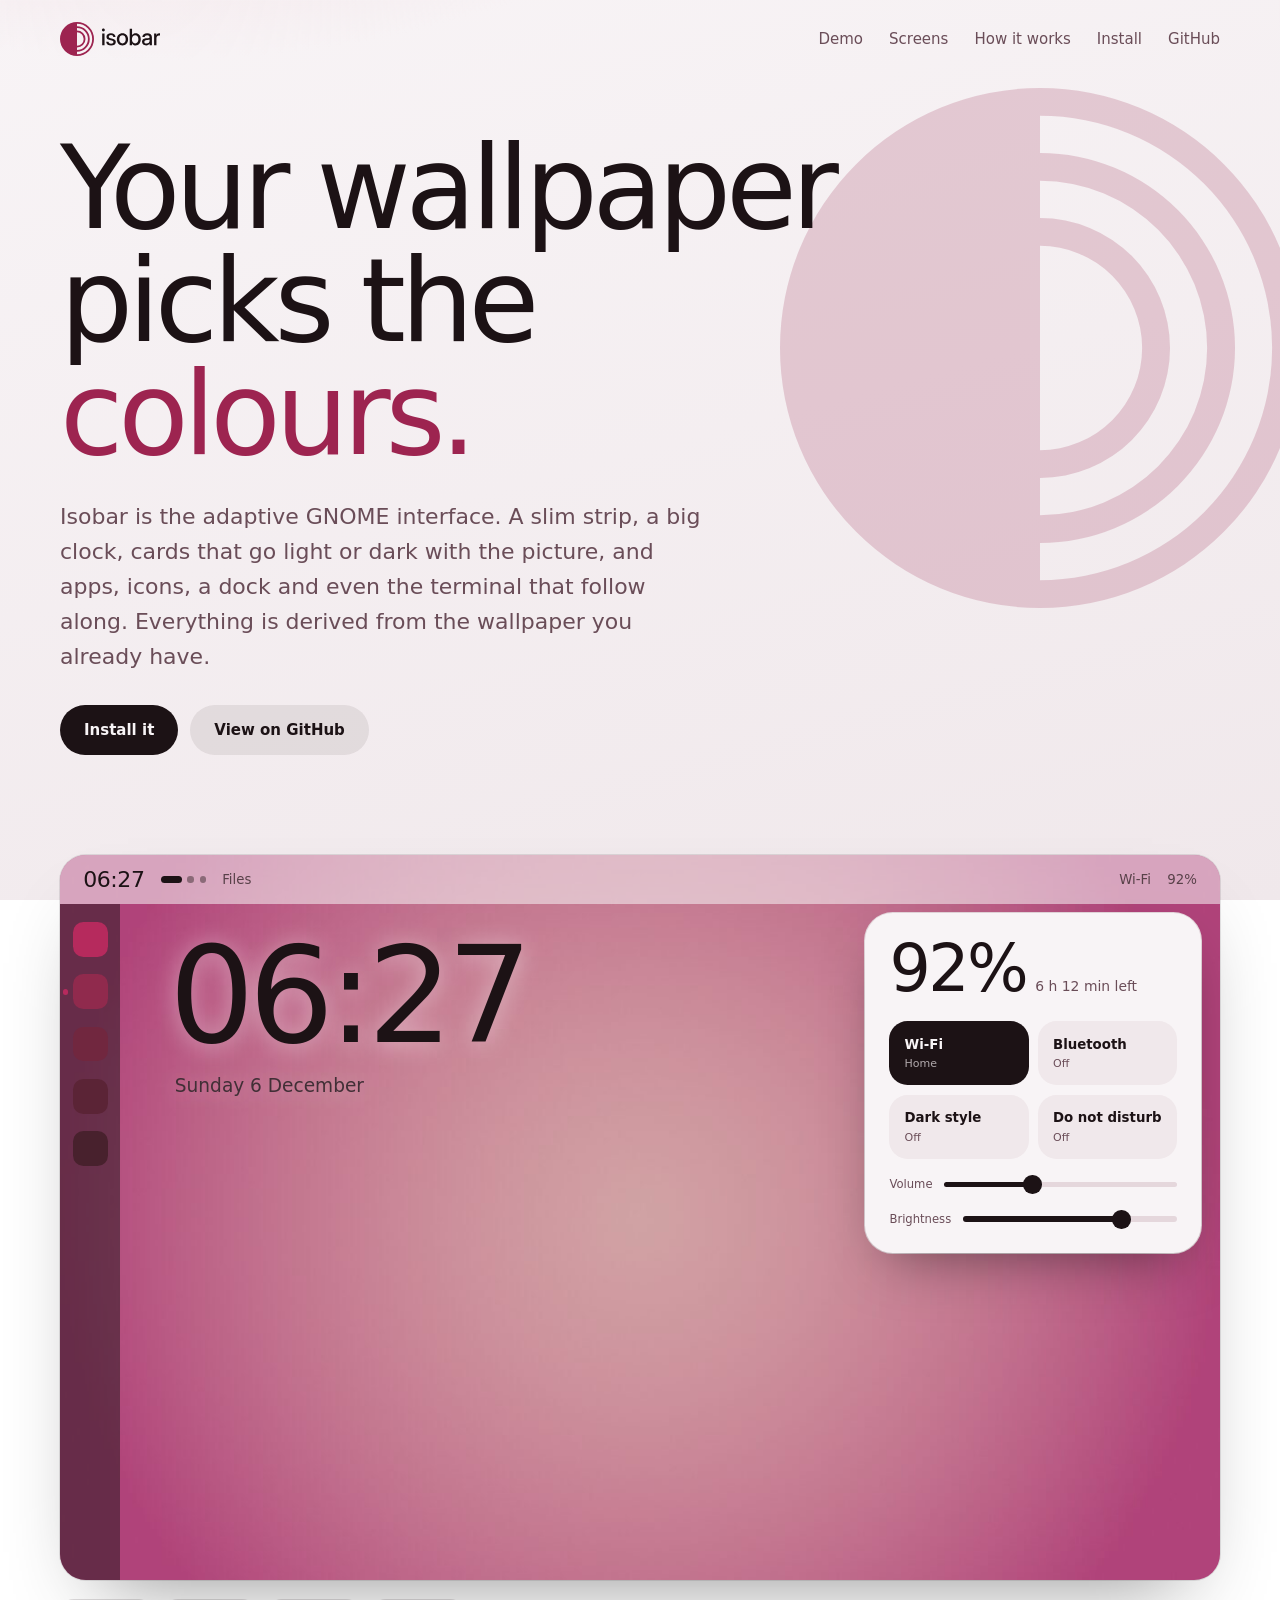
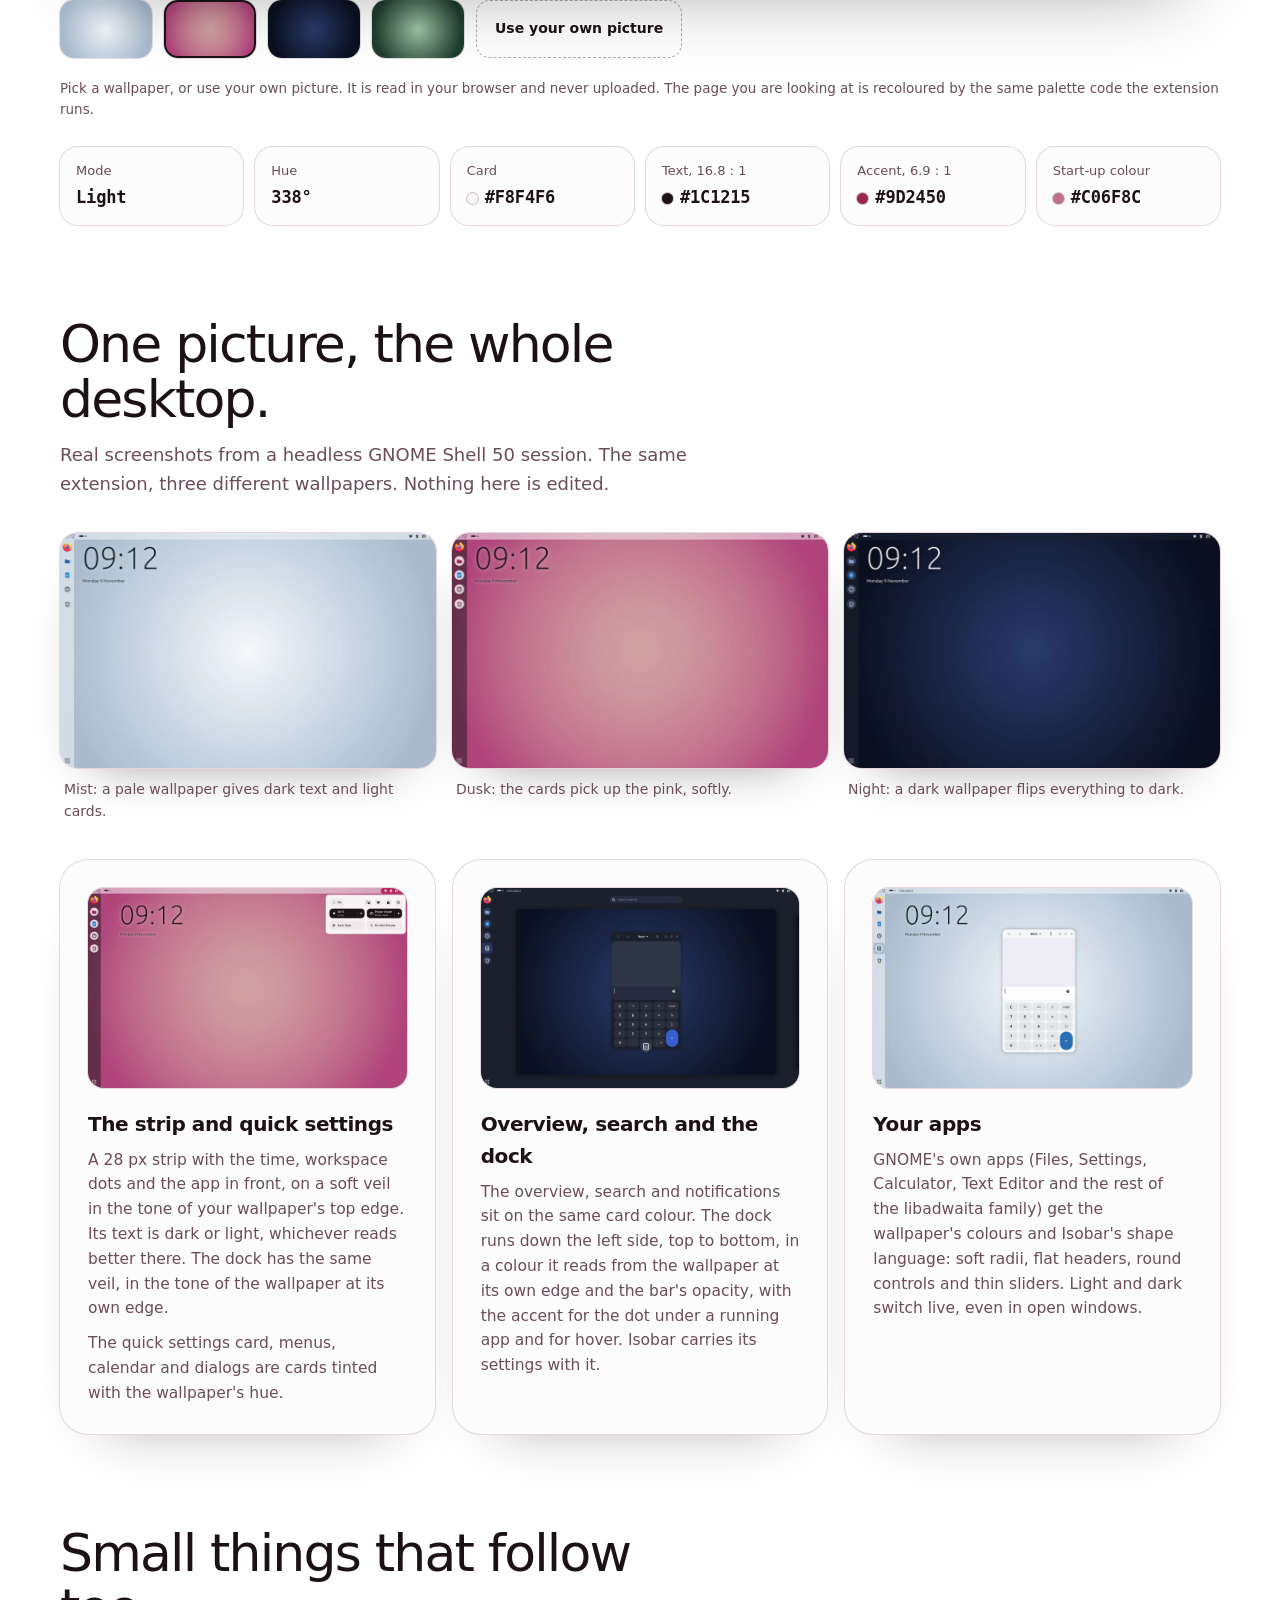
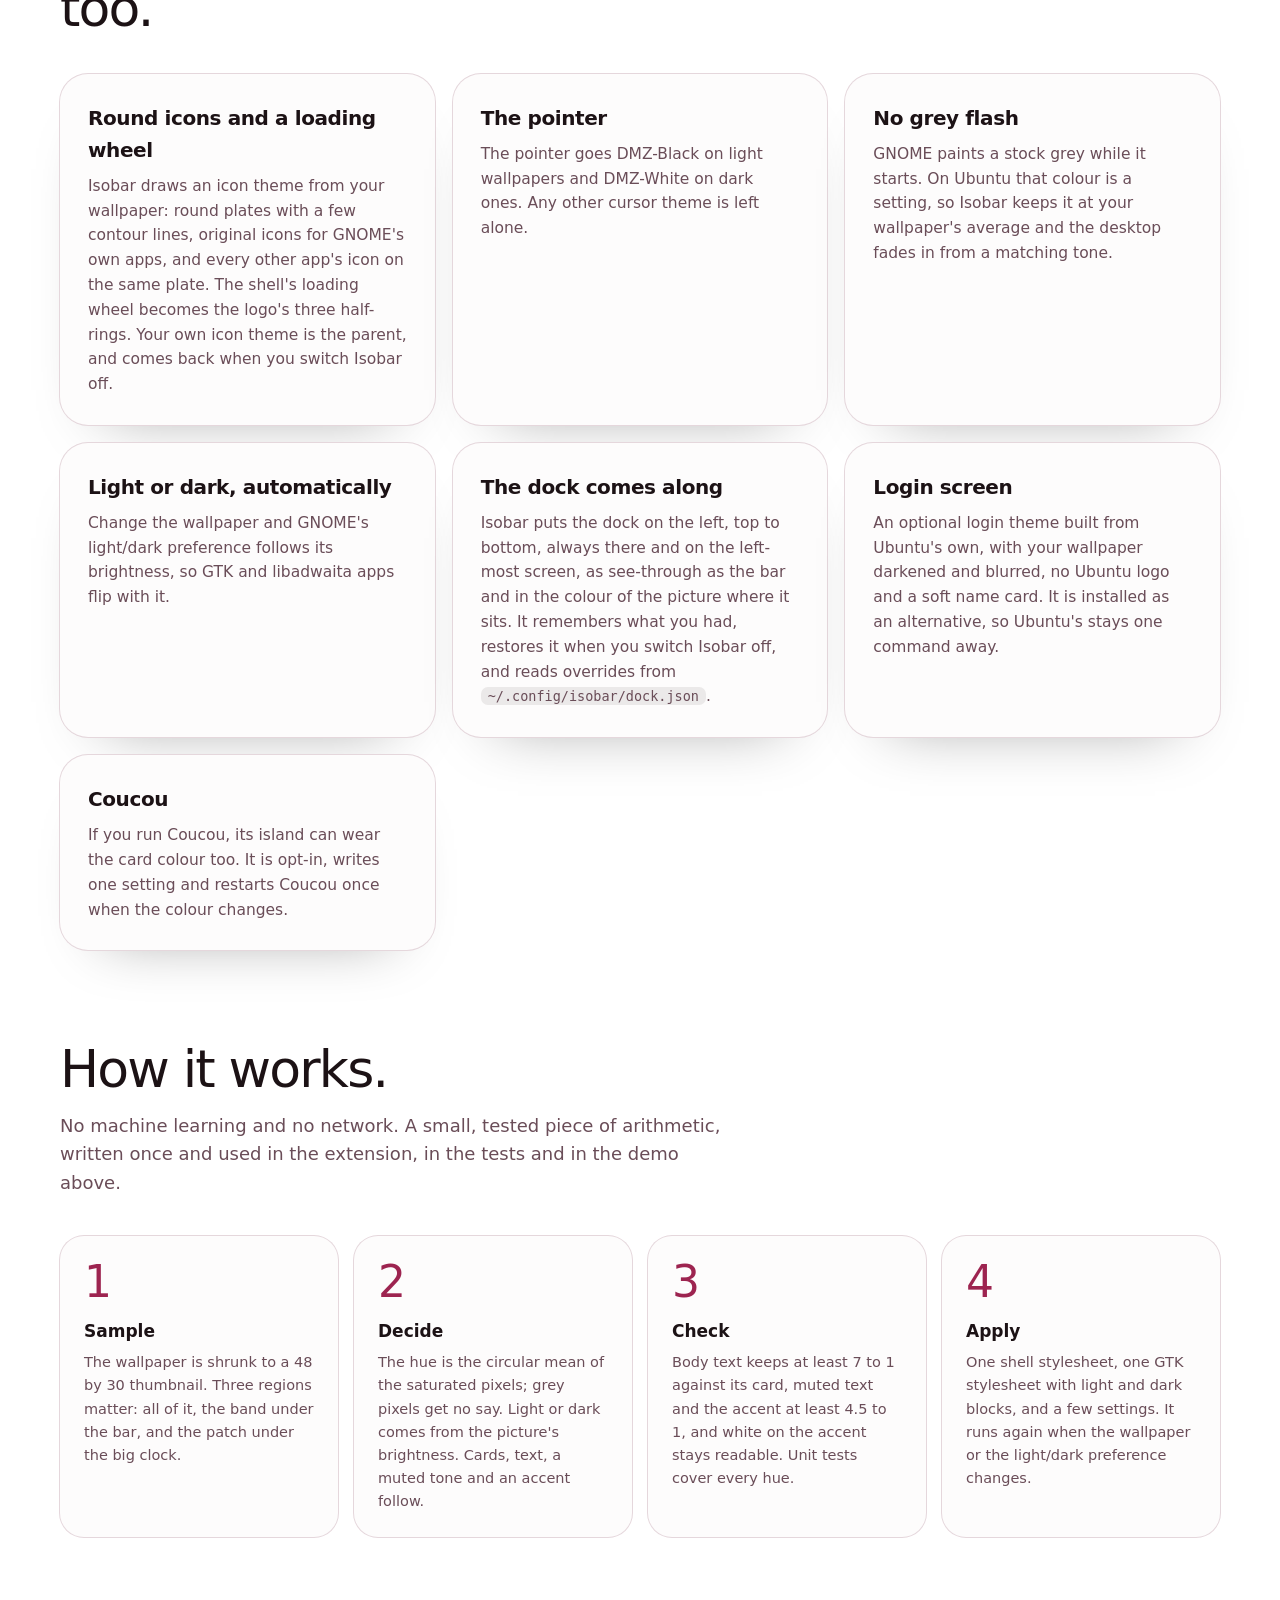
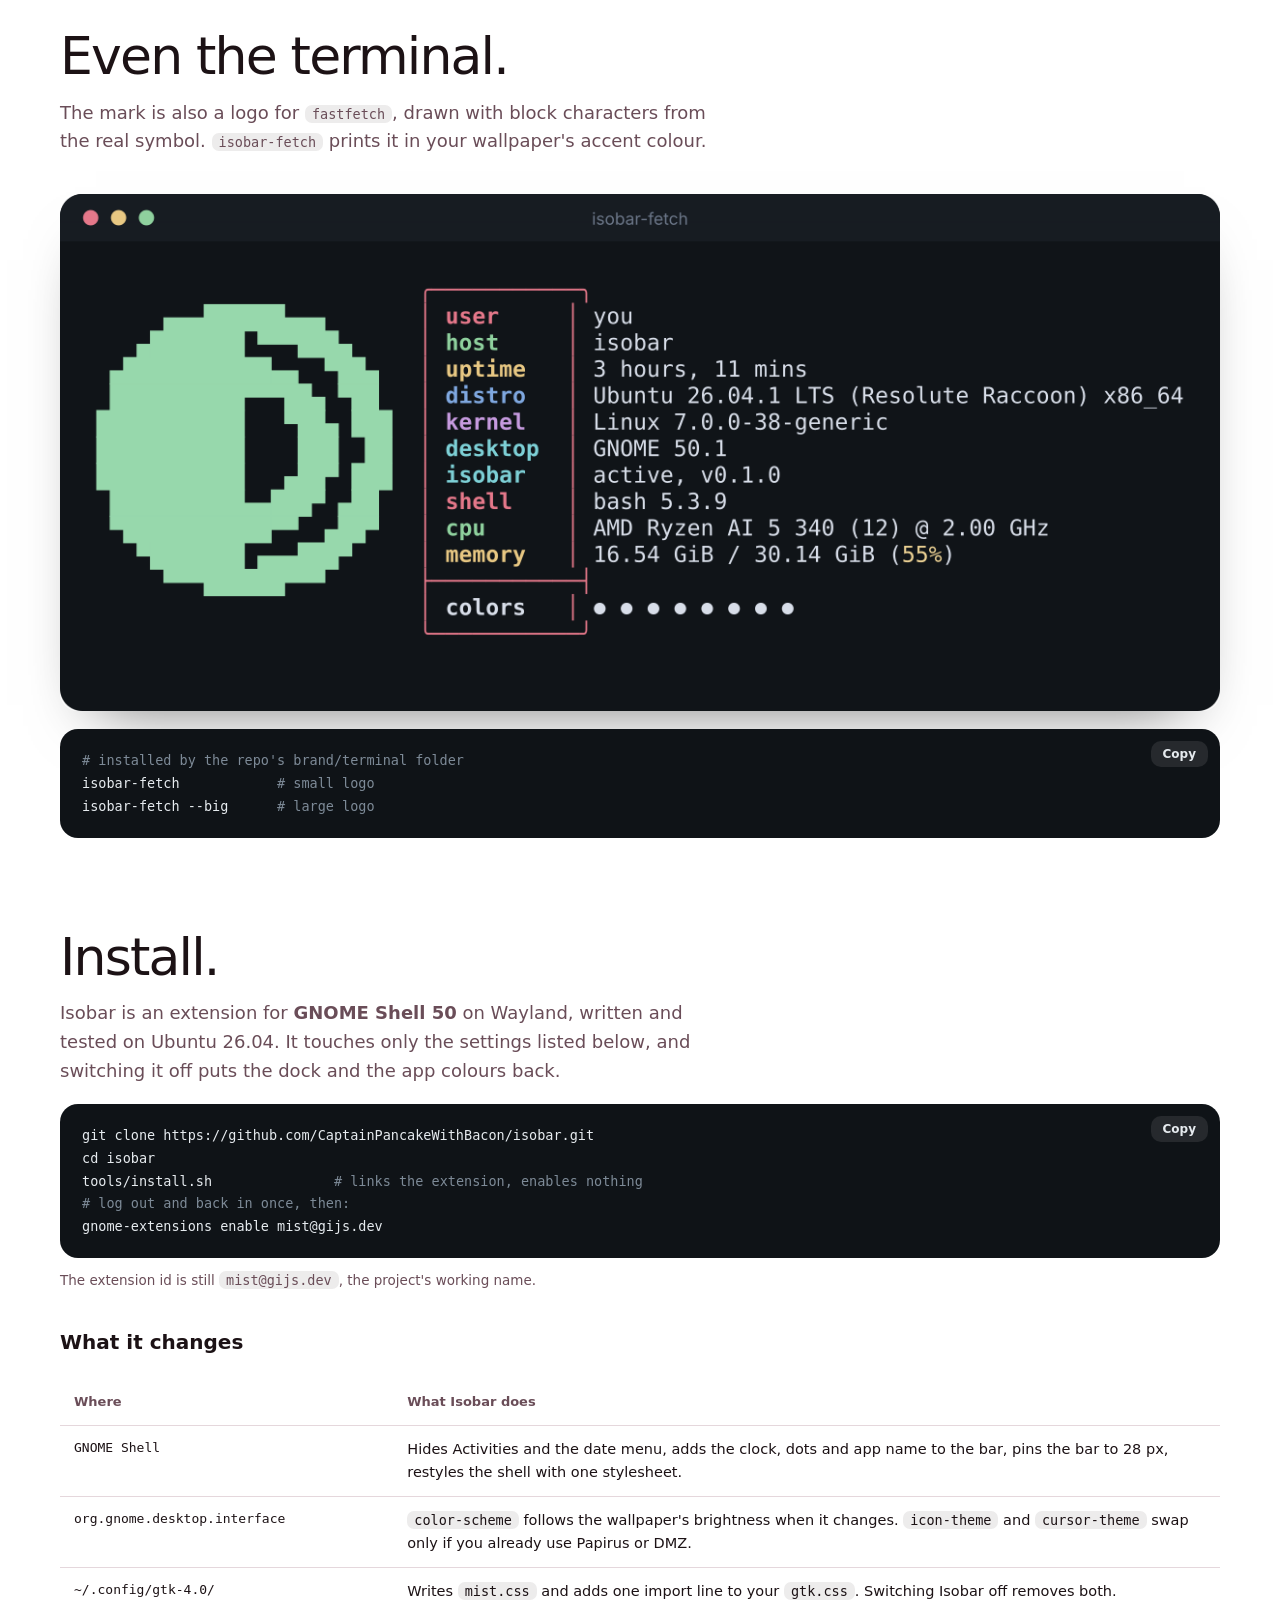
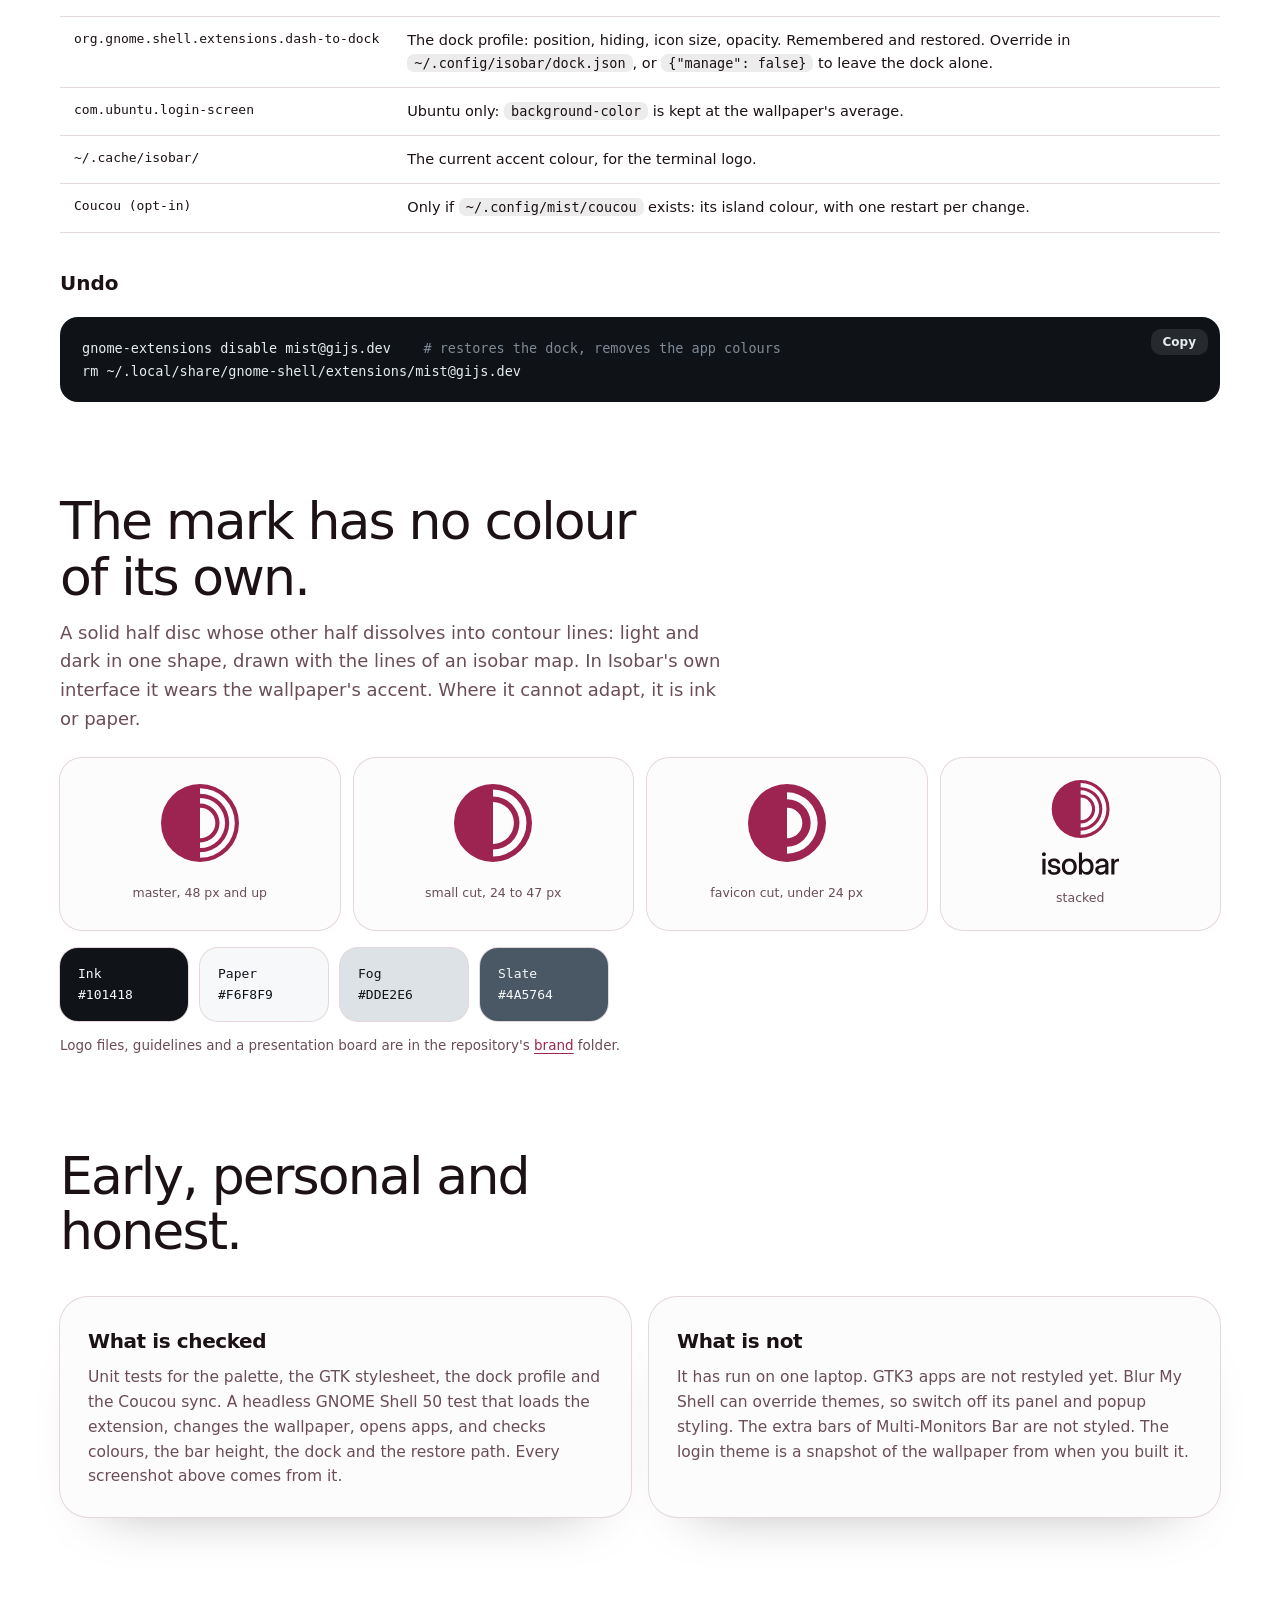
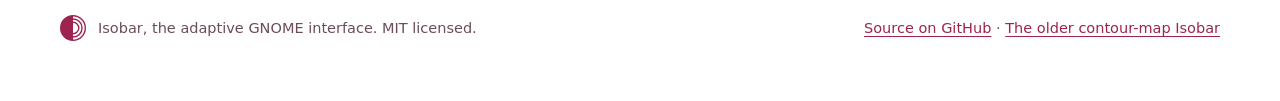
==== commit 43a7280d: "The dock follows its own found colour again: it reads the wallpaper at the left edge, where it sits," ====
--- a/docs/index.html
+++ b/docs/index.html
@@ -69,8 +69,8 @@
       <figure><img src="media/desk-night.webp" alt="Isobar on a dark navy wallpaper: light text, dark cards" width="1600" height="1000" loading="lazy"><figcaption>Night: a dark wallpaper flips everything to dark.</figcaption></figure>
     </div>
     <div class="grid g3">
-      <article class="card"><img class="shot" src="media/quick-dusk.webp" alt="The quick settings card on the dusk wallpaper" width="1600" height="1000" loading="lazy"><h3>The strip and quick settings</h3><p>A 28 px strip with the time, workspace dots and the app in front, on a soft veil in the tone of your wallpaper's top edge. Its text is dark or light, whichever reads better there. The dock wears the same veil.</p><p>The quick settings card, menus, calendar and dialogs are cards tinted with the wallpaper's hue.</p></article>
-      <article class="card"><img class="shot" src="media/overview-night.webp" alt="The overview on the night wallpaper" width="1600" height="1000" loading="lazy"><h3>Overview, search and the dock</h3><p>The overview, search and notifications sit on the same card colour. The dock runs down the left side, top to bottom, in the bar's colours and opacity, with the accent for the dot under a running app and for hover. Isobar carries its settings with it.</p></article>
+      <article class="card"><img class="shot" src="media/quick-dusk.webp" alt="The quick settings card on the dusk wallpaper" width="1600" height="1000" loading="lazy"><h3>The strip and quick settings</h3><p>A 28 px strip with the time, workspace dots and the app in front, on a soft veil in the tone of your wallpaper's top edge. Its text is dark or light, whichever reads better there. The dock has the same veil, in the tone of the wallpaper at its own edge.</p><p>The quick settings card, menus, calendar and dialogs are cards tinted with the wallpaper's hue.</p></article>
+      <article class="card"><img class="shot" src="media/overview-night.webp" alt="The overview on the night wallpaper" width="1600" height="1000" loading="lazy"><h3>Overview, search and the dock</h3><p>The overview, search and notifications sit on the same card colour. The dock runs down the left side, top to bottom, in a colour it reads from the wallpaper at its own edge and the bar's opacity, with the accent for the dot under a running app and for hover. Isobar carries its settings with it.</p></article>
       <article class="card"><img class="shot" src="media/app-mist.webp" alt="GNOME Calculator restyled by Isobar" width="1600" height="1000" loading="lazy"><h3>Your apps</h3><p>GNOME's own apps (Files, Settings, Calculator, Text Editor and the rest of the libadwaita family) get the wallpaper's colours and Isobar's shape language: soft radii, flat headers, round controls and thin sliders. Light and dark switch live, even in open windows.</p></article>
     </div>
   </section>
@@ -82,7 +82,7 @@
       <article class="card"><h3>The pointer</h3><p>The pointer goes DMZ-Black on light wallpapers and DMZ-White on dark ones. Any other cursor theme is left alone.</p></article>
       <article class="card"><h3>No grey flash</h3><p>GNOME paints a stock grey while it starts. On Ubuntu that colour is a setting, so Isobar keeps it at your wallpaper's average and the desktop fades in from a matching tone.</p></article>
       <article class="card"><h3>Light or dark, automatically</h3><p>Change the wallpaper and GNOME's light/dark preference follows its brightness, so GTK and libadwaita apps flip with it.</p></article>
-      <article class="card"><h3>The dock comes along</h3><p>Isobar puts the dock on the left, top to bottom, always there and on the left-most screen, as see-through as the bar and in its colours. It remembers what you had, restores it when you switch Isobar off, and reads overrides from <code>~/.config/isobar/dock.json</code>.</p></article>
+      <article class="card"><h3>The dock comes along</h3><p>Isobar puts the dock on the left, top to bottom, always there and on the left-most screen, as see-through as the bar and in the colour of the picture where it sits. It remembers what you had, restores it when you switch Isobar off, and reads overrides from <code>~/.config/isobar/dock.json</code>.</p></article>
       <article class="card"><h3>Login screen</h3><p>An optional login theme built from Ubuntu's own, with your wallpaper darkened and blurred, no Ubuntu logo and a soft name card. It is installed as an alternative, so Ubuntu's stays one command away.</p></article>
       <article class="card"><h3>Coucou</h3><p>If you run Coucou, its island can wear the card colour too. It is opt-in, writes one setting and restarts Coucou once when the colour changes.</p></article>
     </div>
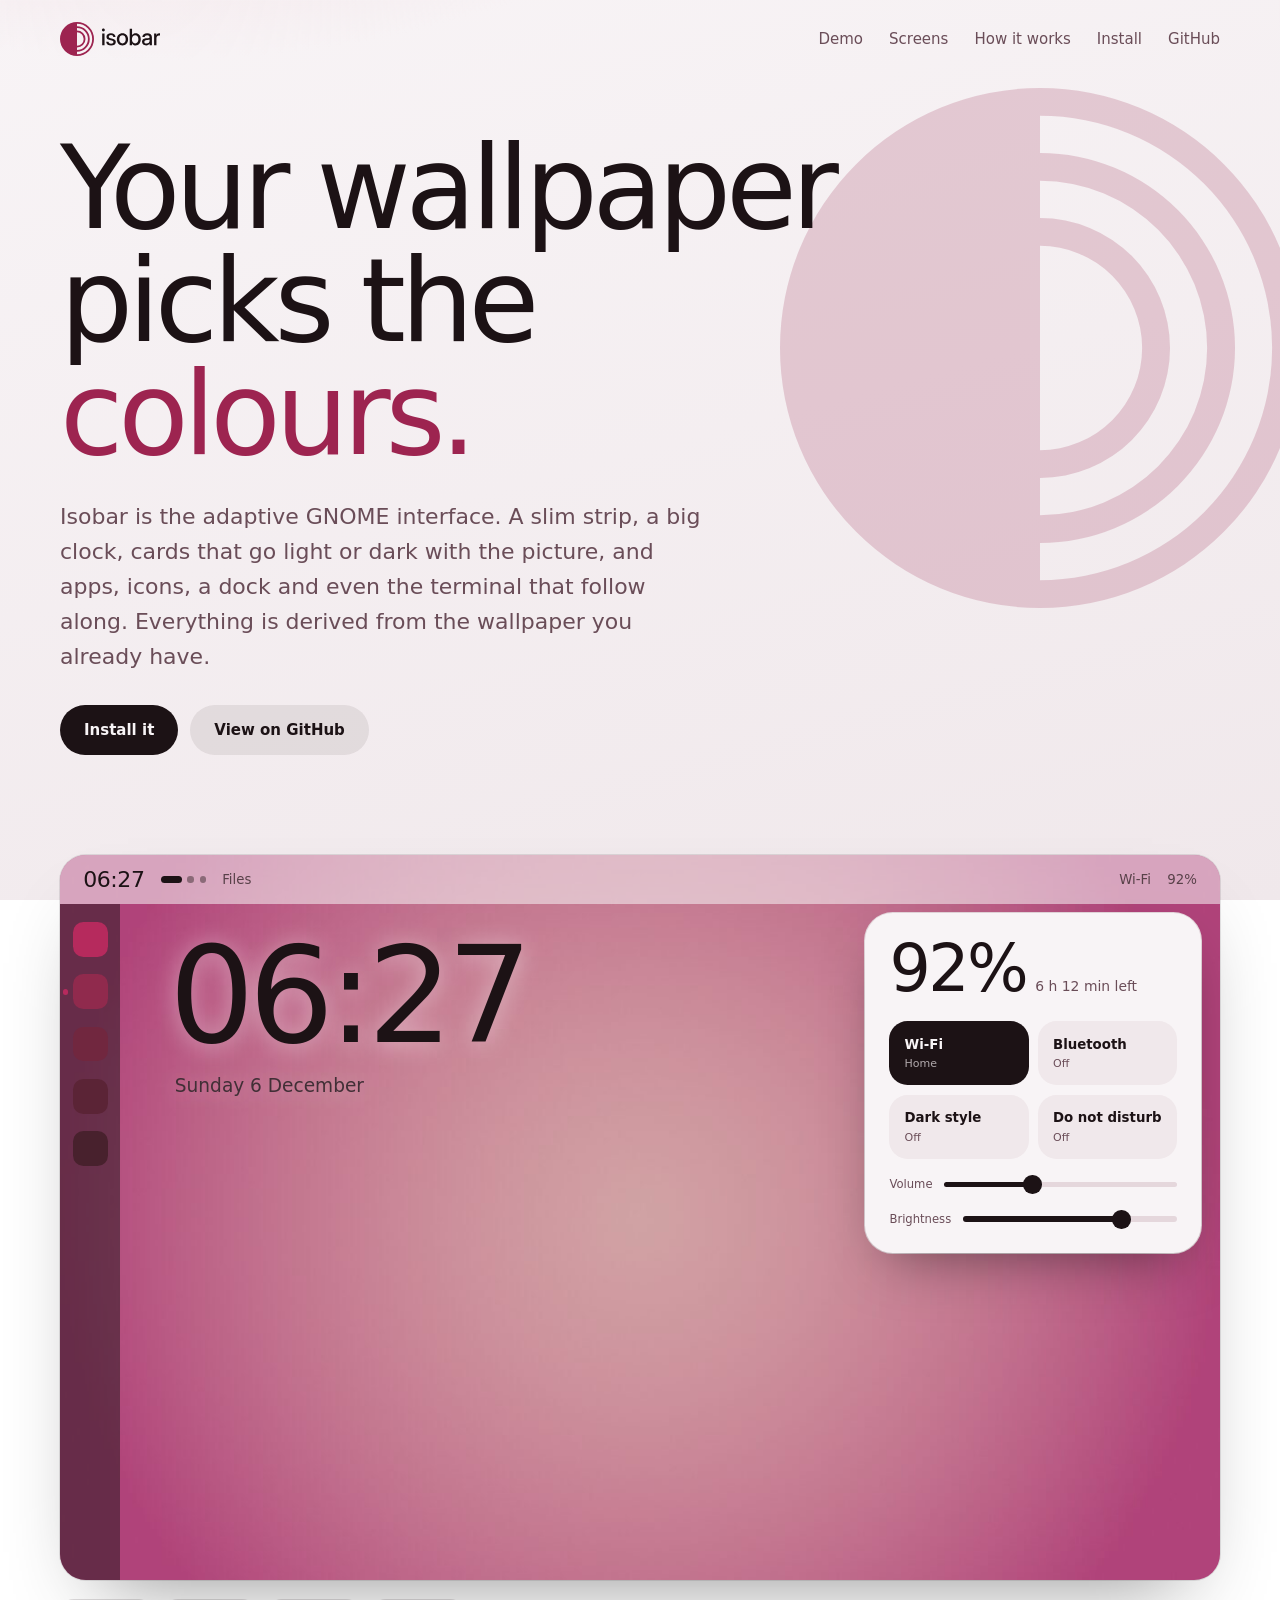
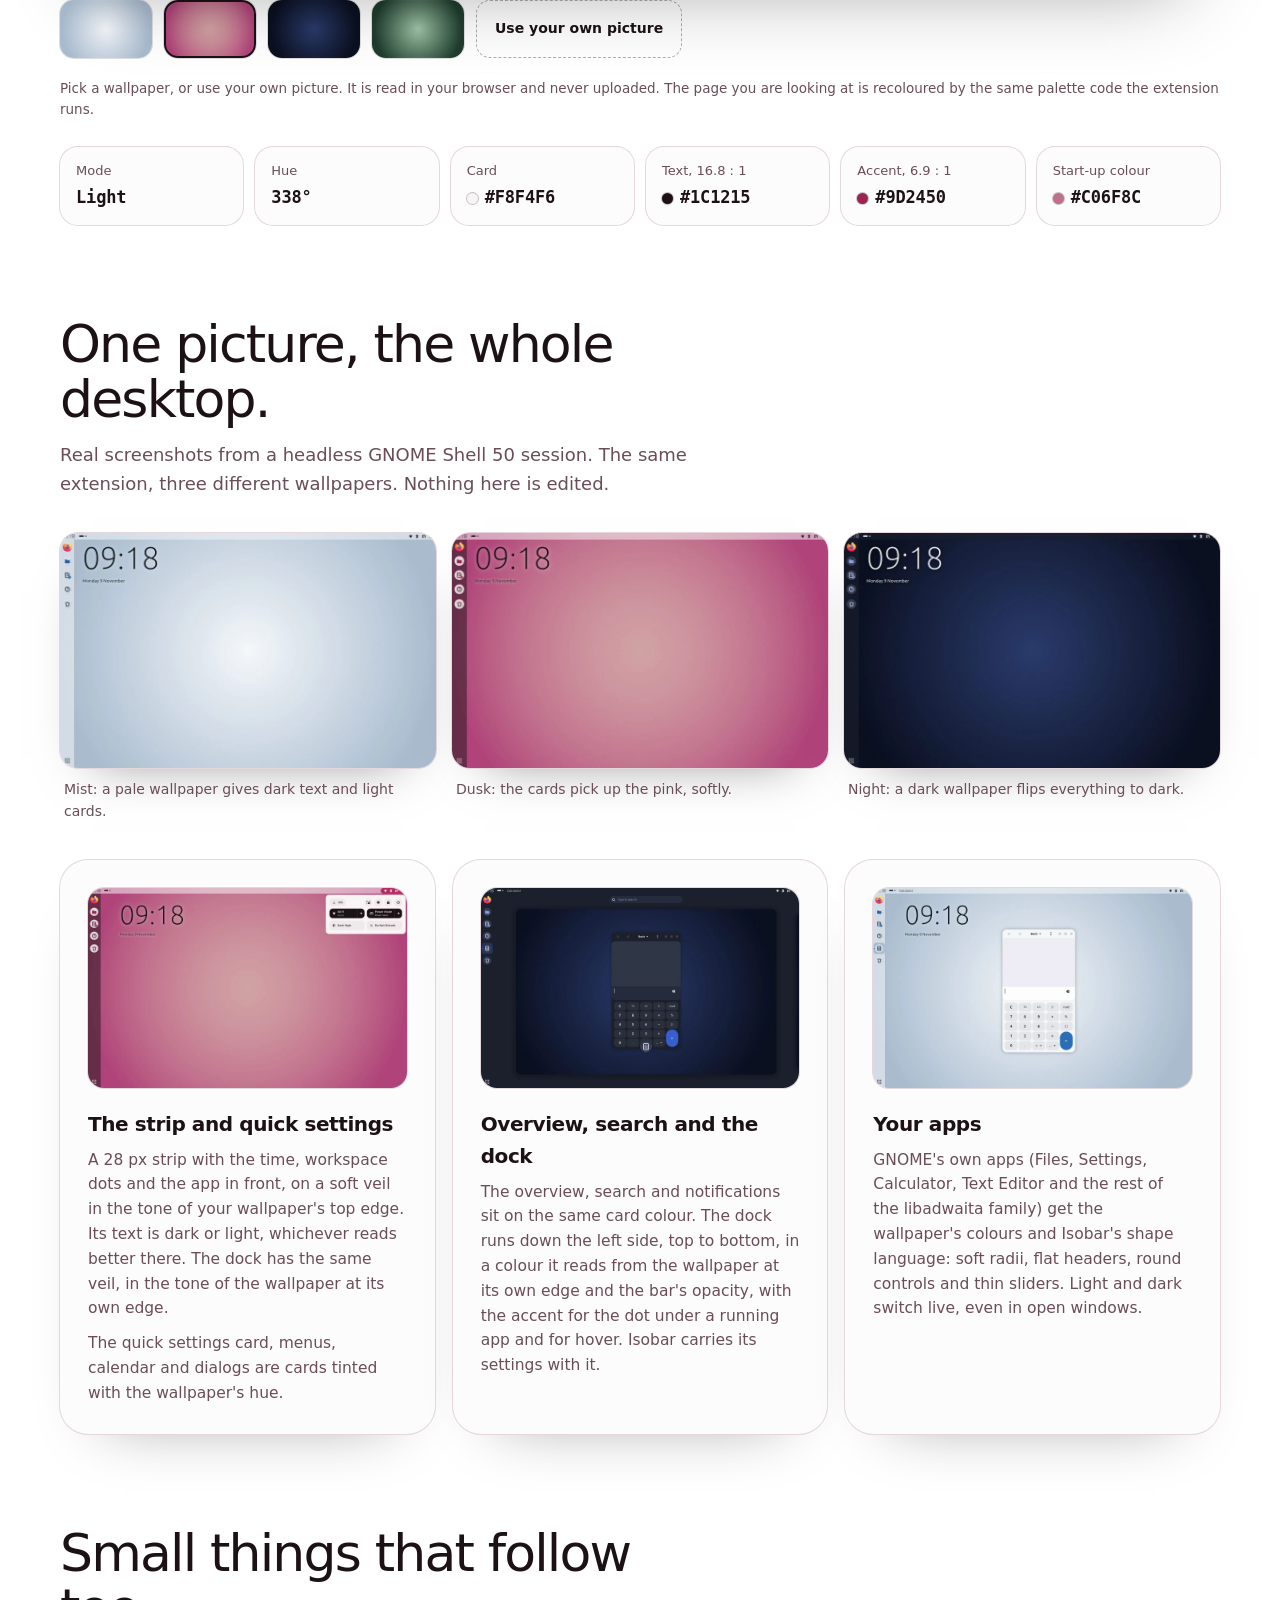
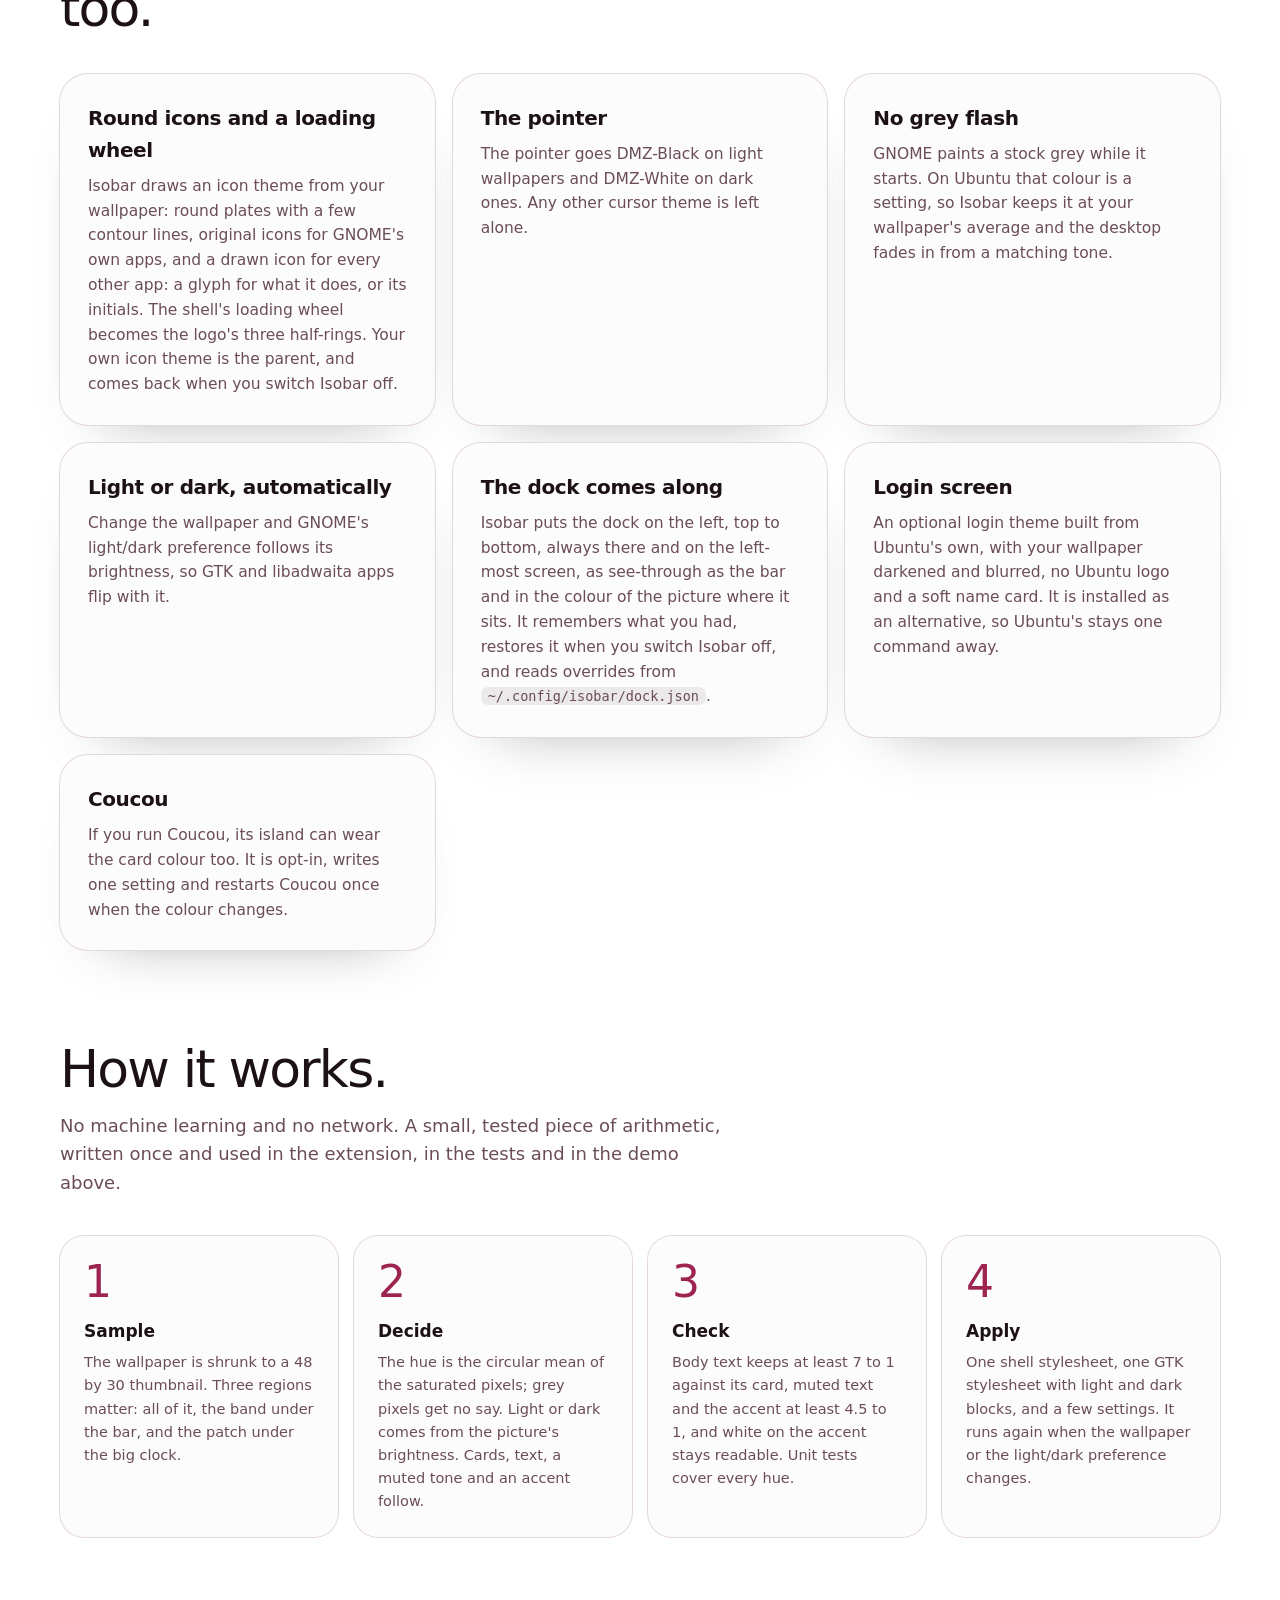
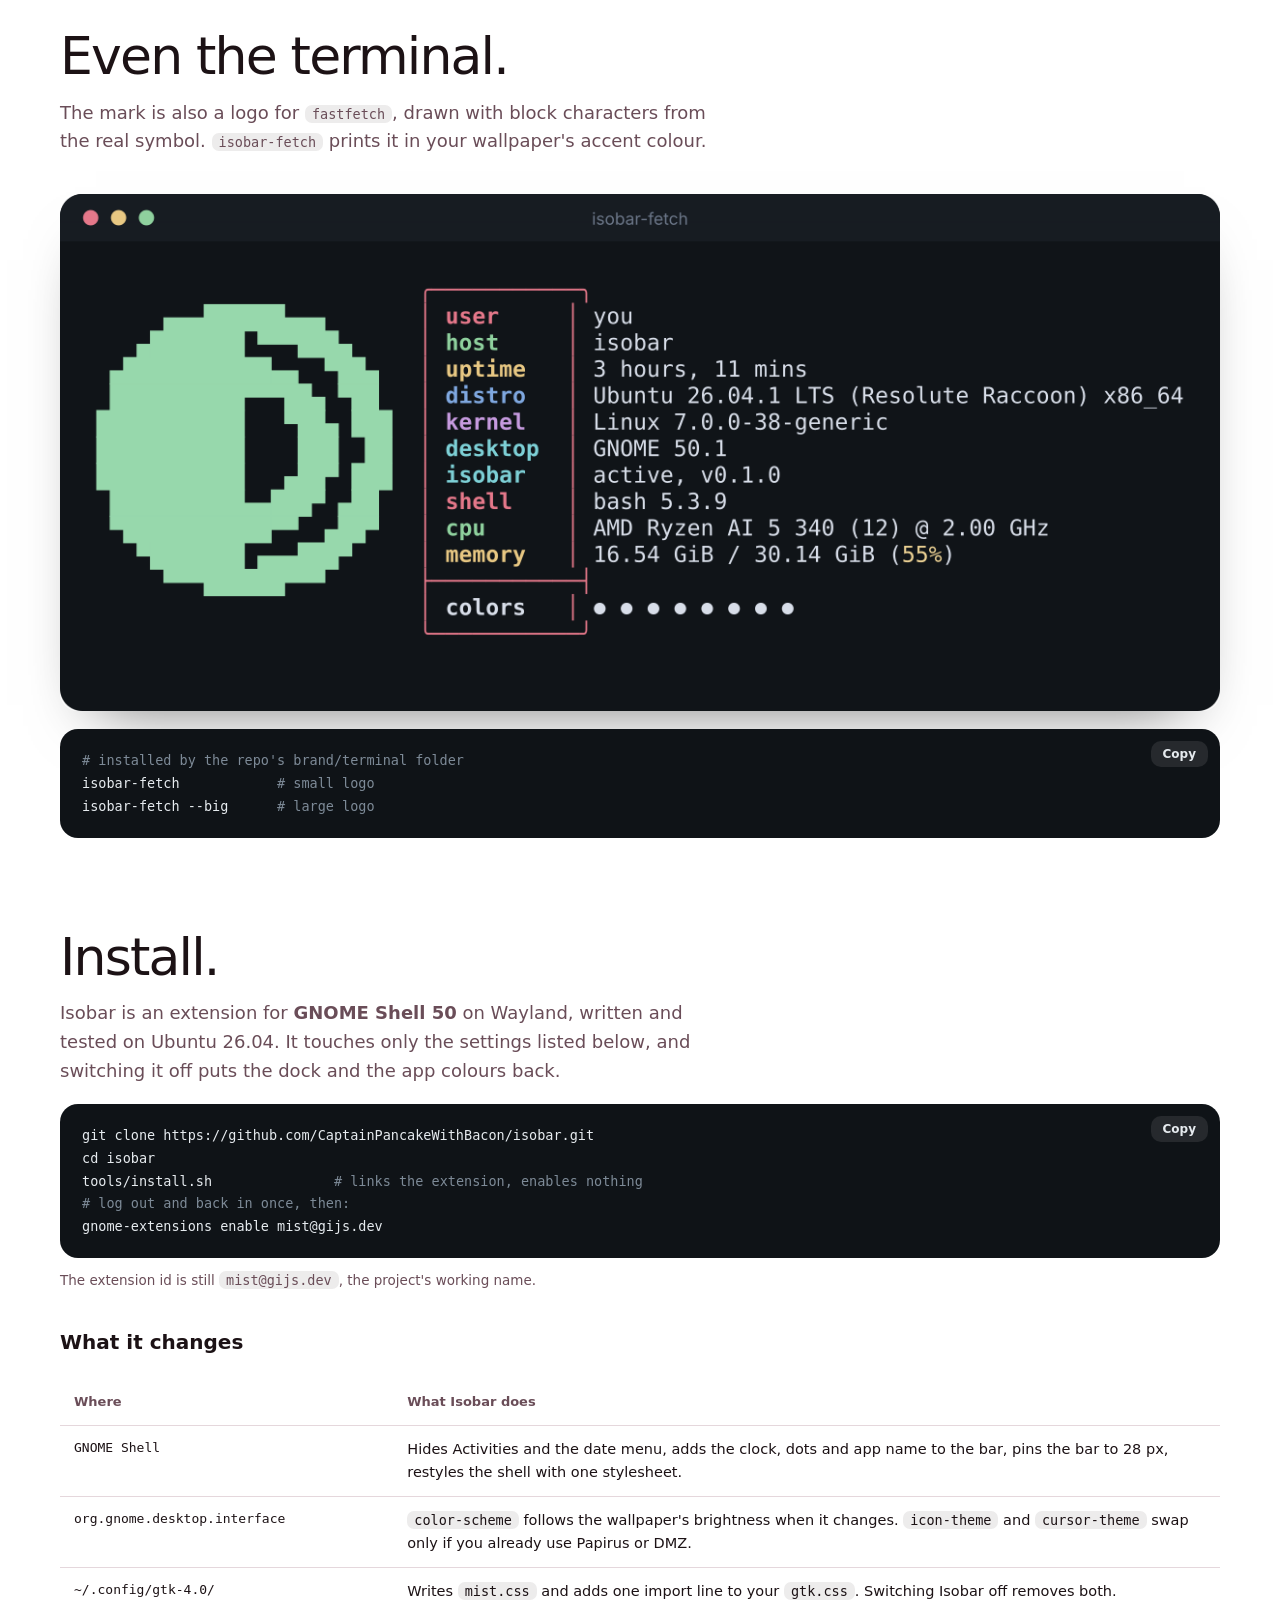
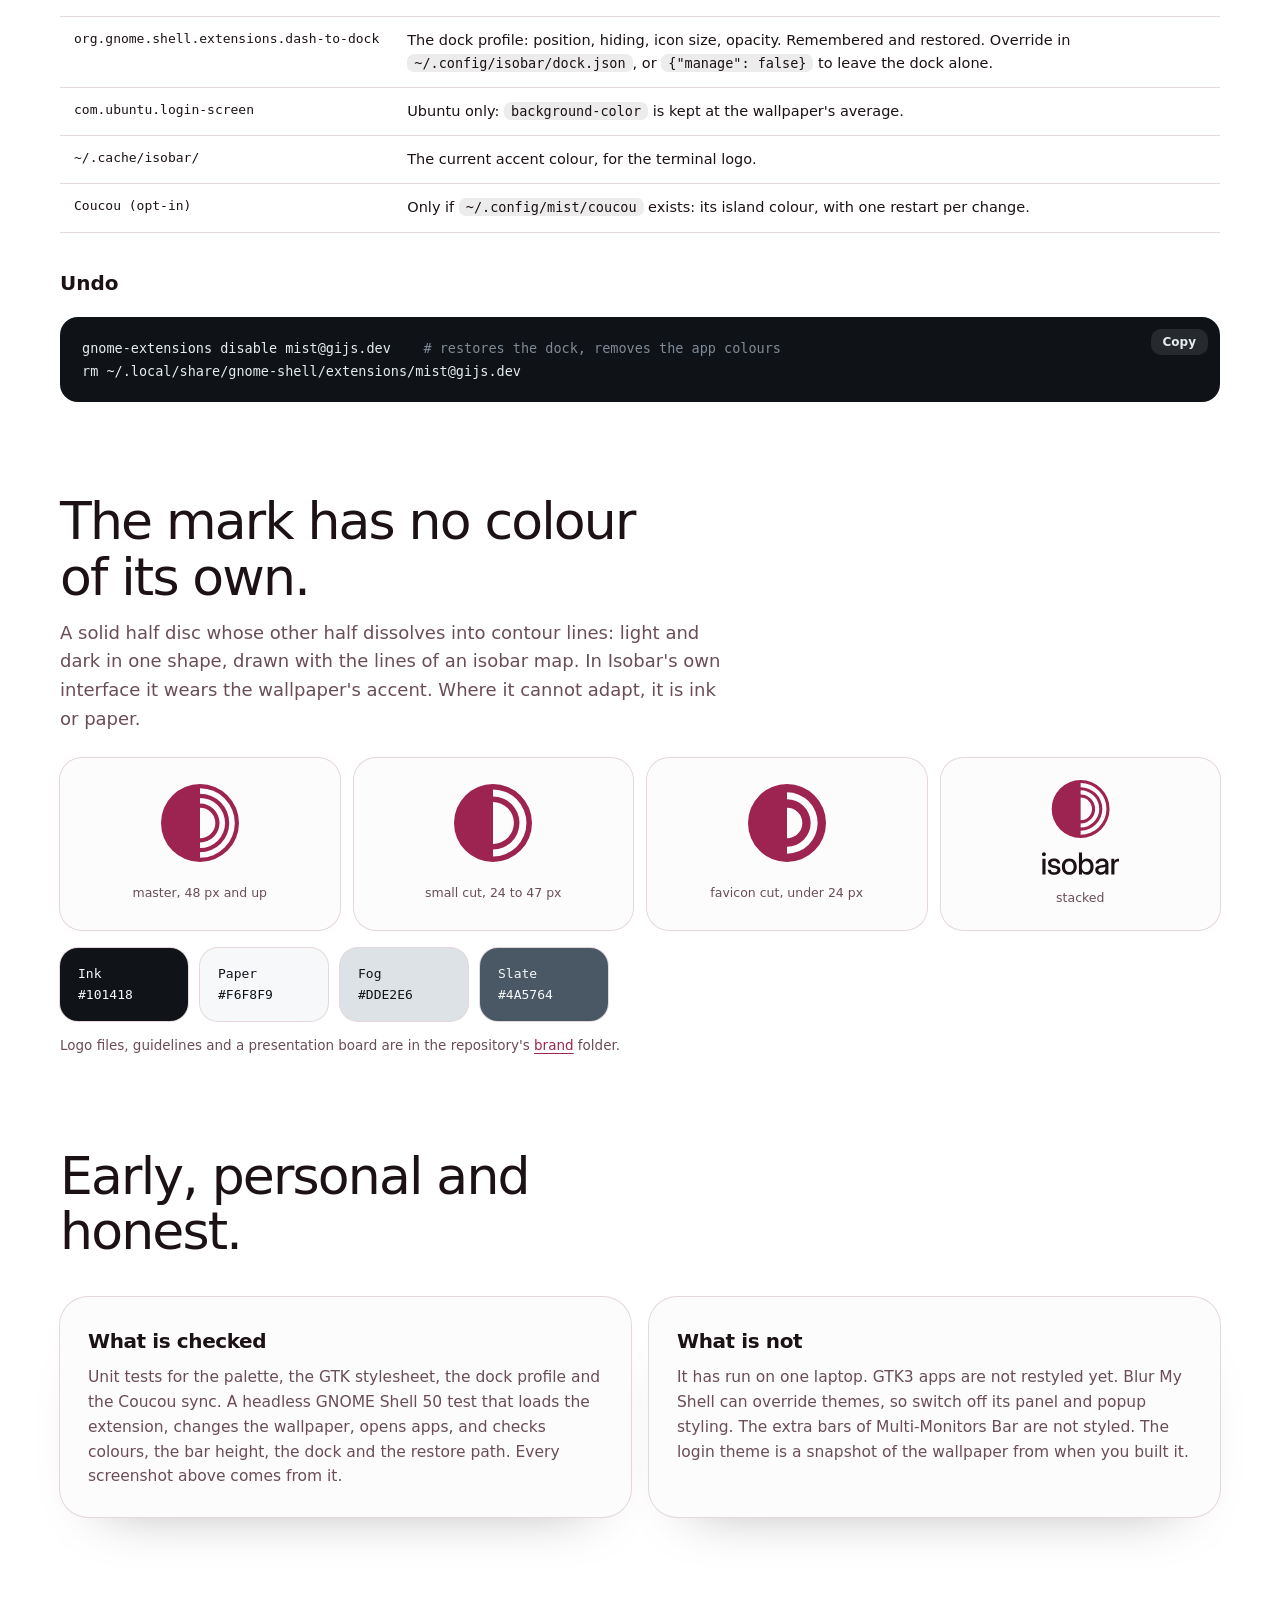
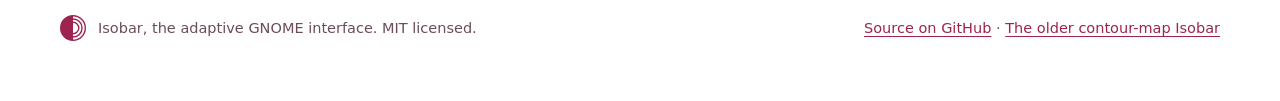
==== commit 2e2ae895: "Describe the drawn icons for every app, and retake the screenshots" ====
--- a/docs/index.html
+++ b/docs/index.html
@@ -78,7 +78,7 @@
   <section id="features" aria-labelledby="features-h">
     <h2 id="features-h">Small things that follow too.</h2>
     <div class="grid g3">
-      <article class="card"><h3>Round icons and a loading wheel</h3><p>Isobar draws an icon theme from your wallpaper: round plates with a few contour lines, original icons for GNOME's own apps, and every other app's icon on the same plate. The shell's loading wheel becomes the logo's three half-rings. Your own icon theme is the parent, and comes back when you switch Isobar off.</p></article>
+      <article class="card"><h3>Round icons and a loading wheel</h3><p>Isobar draws an icon theme from your wallpaper: round plates with a few contour lines, original icons for GNOME's own apps, and a drawn icon for every other app: a glyph for what it does, or its initials. The shell's loading wheel becomes the logo's three half-rings. Your own icon theme is the parent, and comes back when you switch Isobar off.</p></article>
       <article class="card"><h3>The pointer</h3><p>The pointer goes DMZ-Black on light wallpapers and DMZ-White on dark ones. Any other cursor theme is left alone.</p></article>
       <article class="card"><h3>No grey flash</h3><p>GNOME paints a stock grey while it starts. On Ubuntu that colour is a setting, so Isobar keeps it at your wallpaper's average and the desktop fades in from a matching tone.</p></article>
       <article class="card"><h3>Light or dark, automatically</h3><p>Change the wallpaper and GNOME's light/dark preference follows its brightness, so GTK and libadwaita apps flip with it.</p></article>
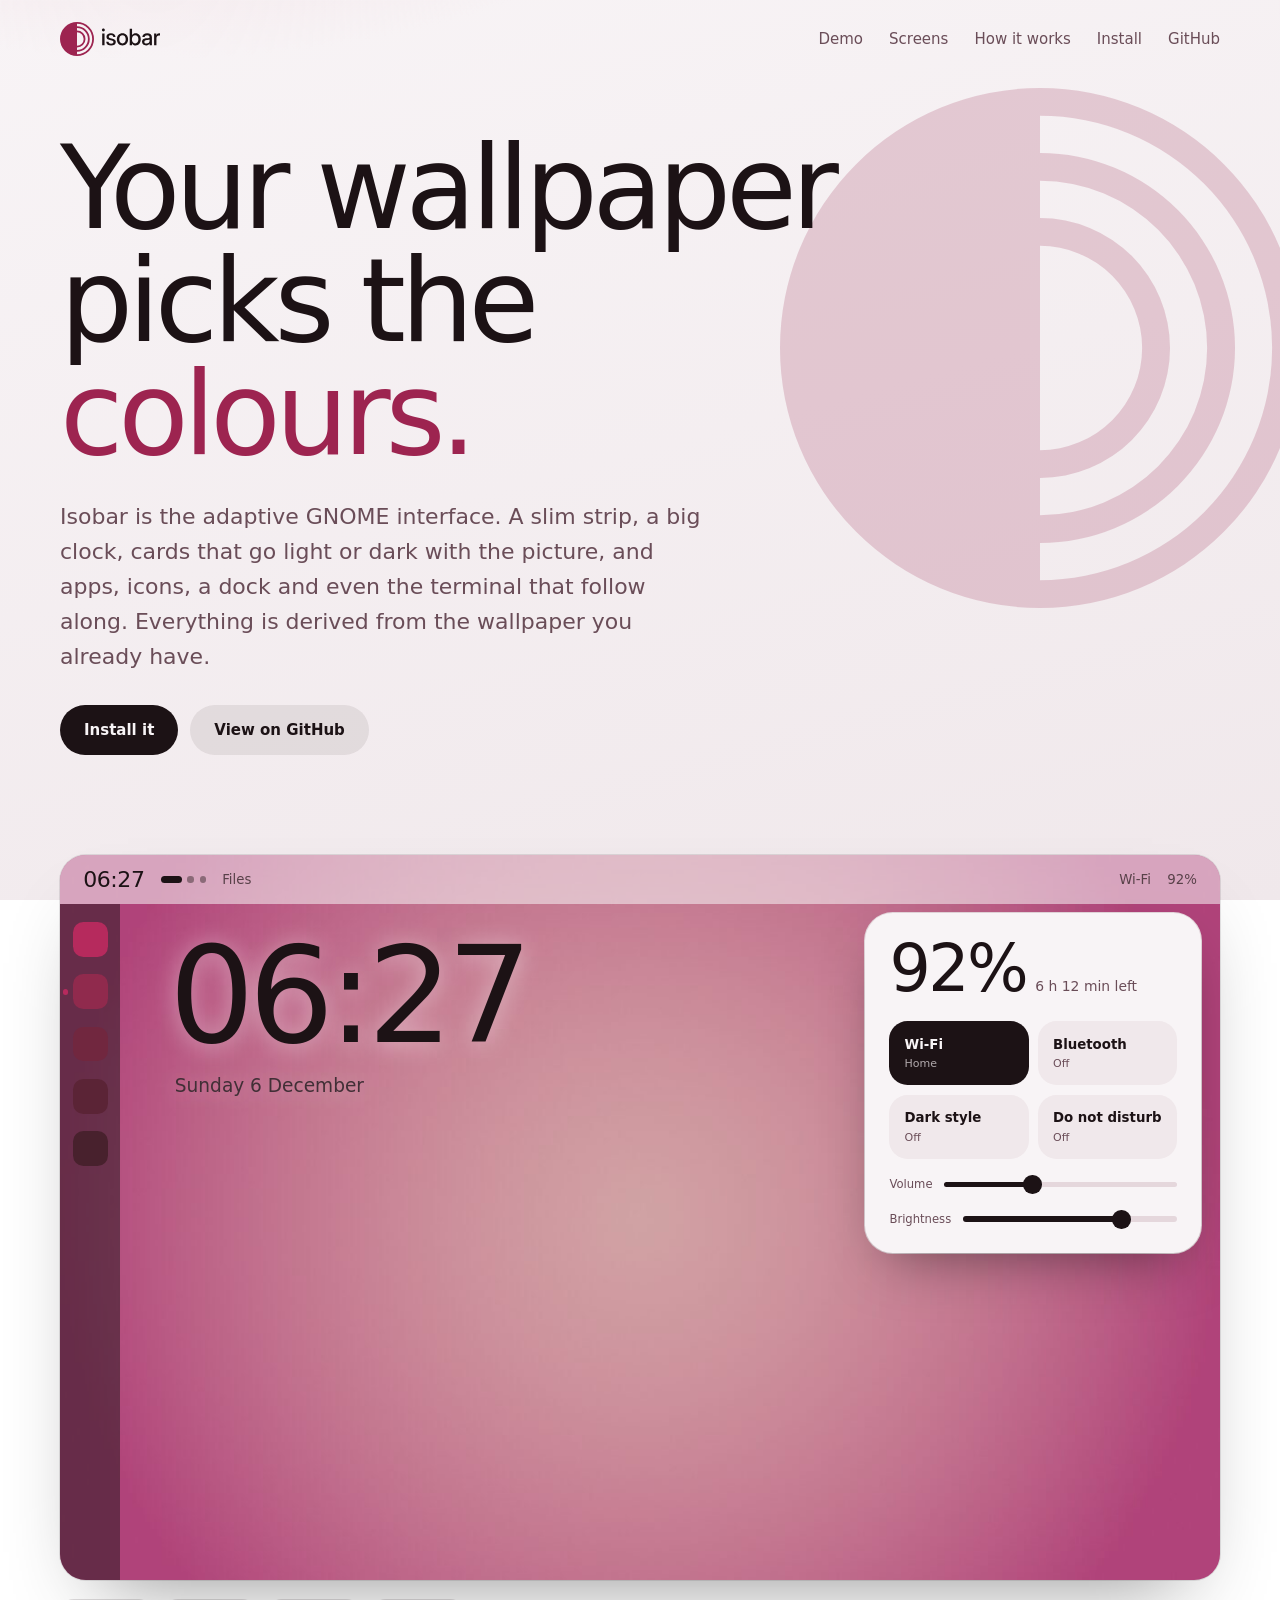
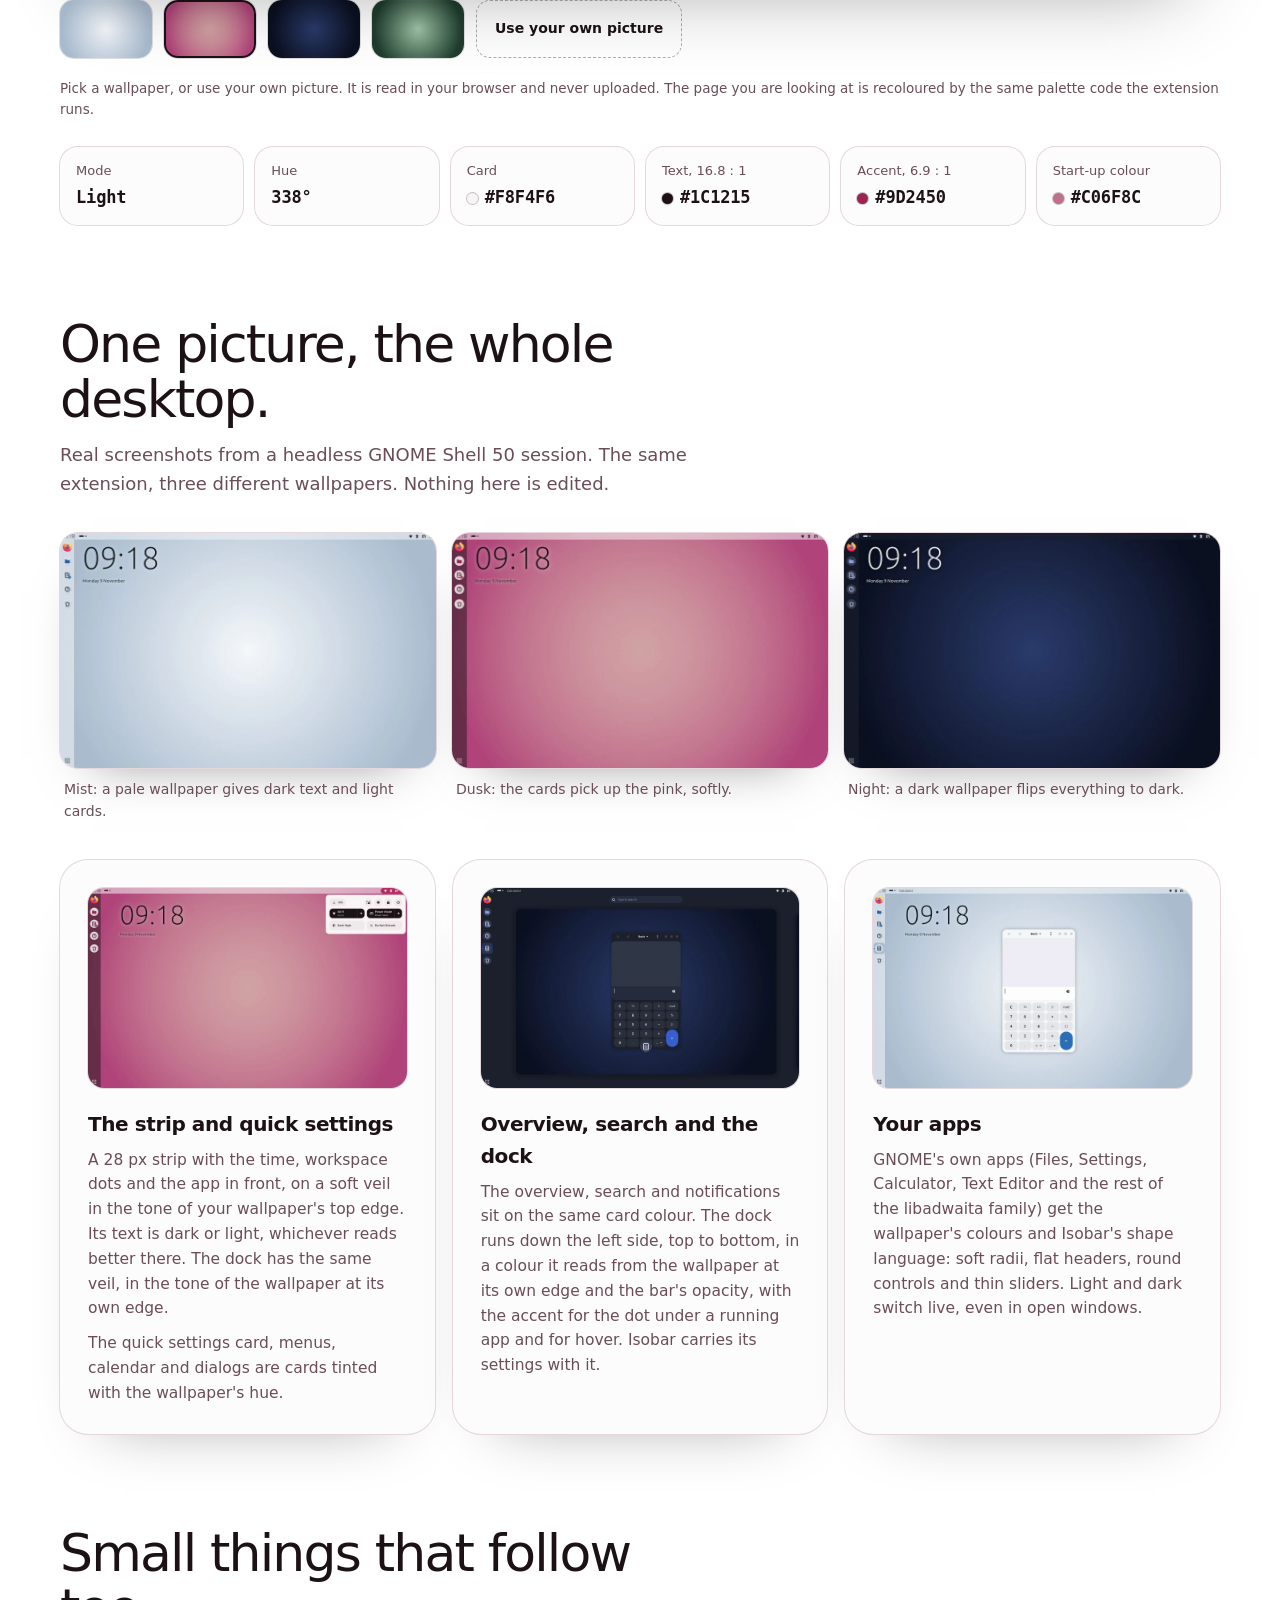
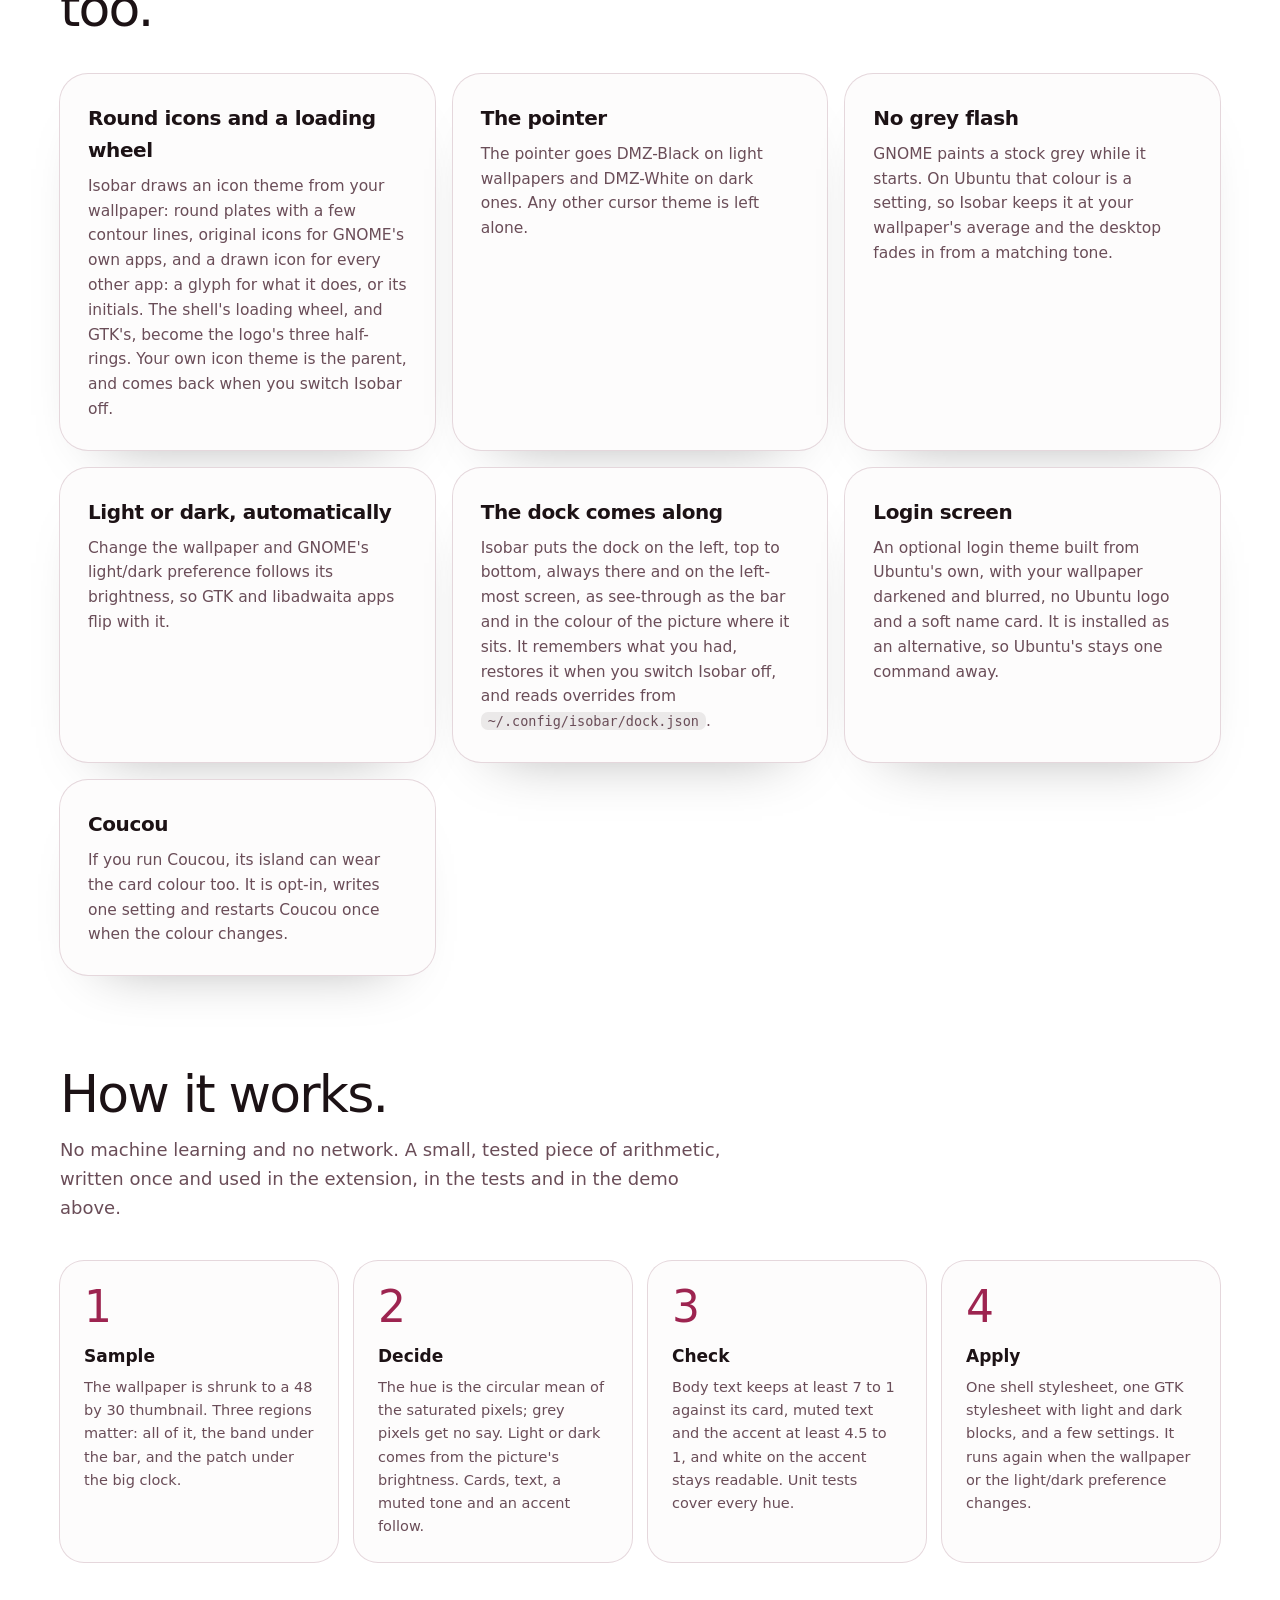
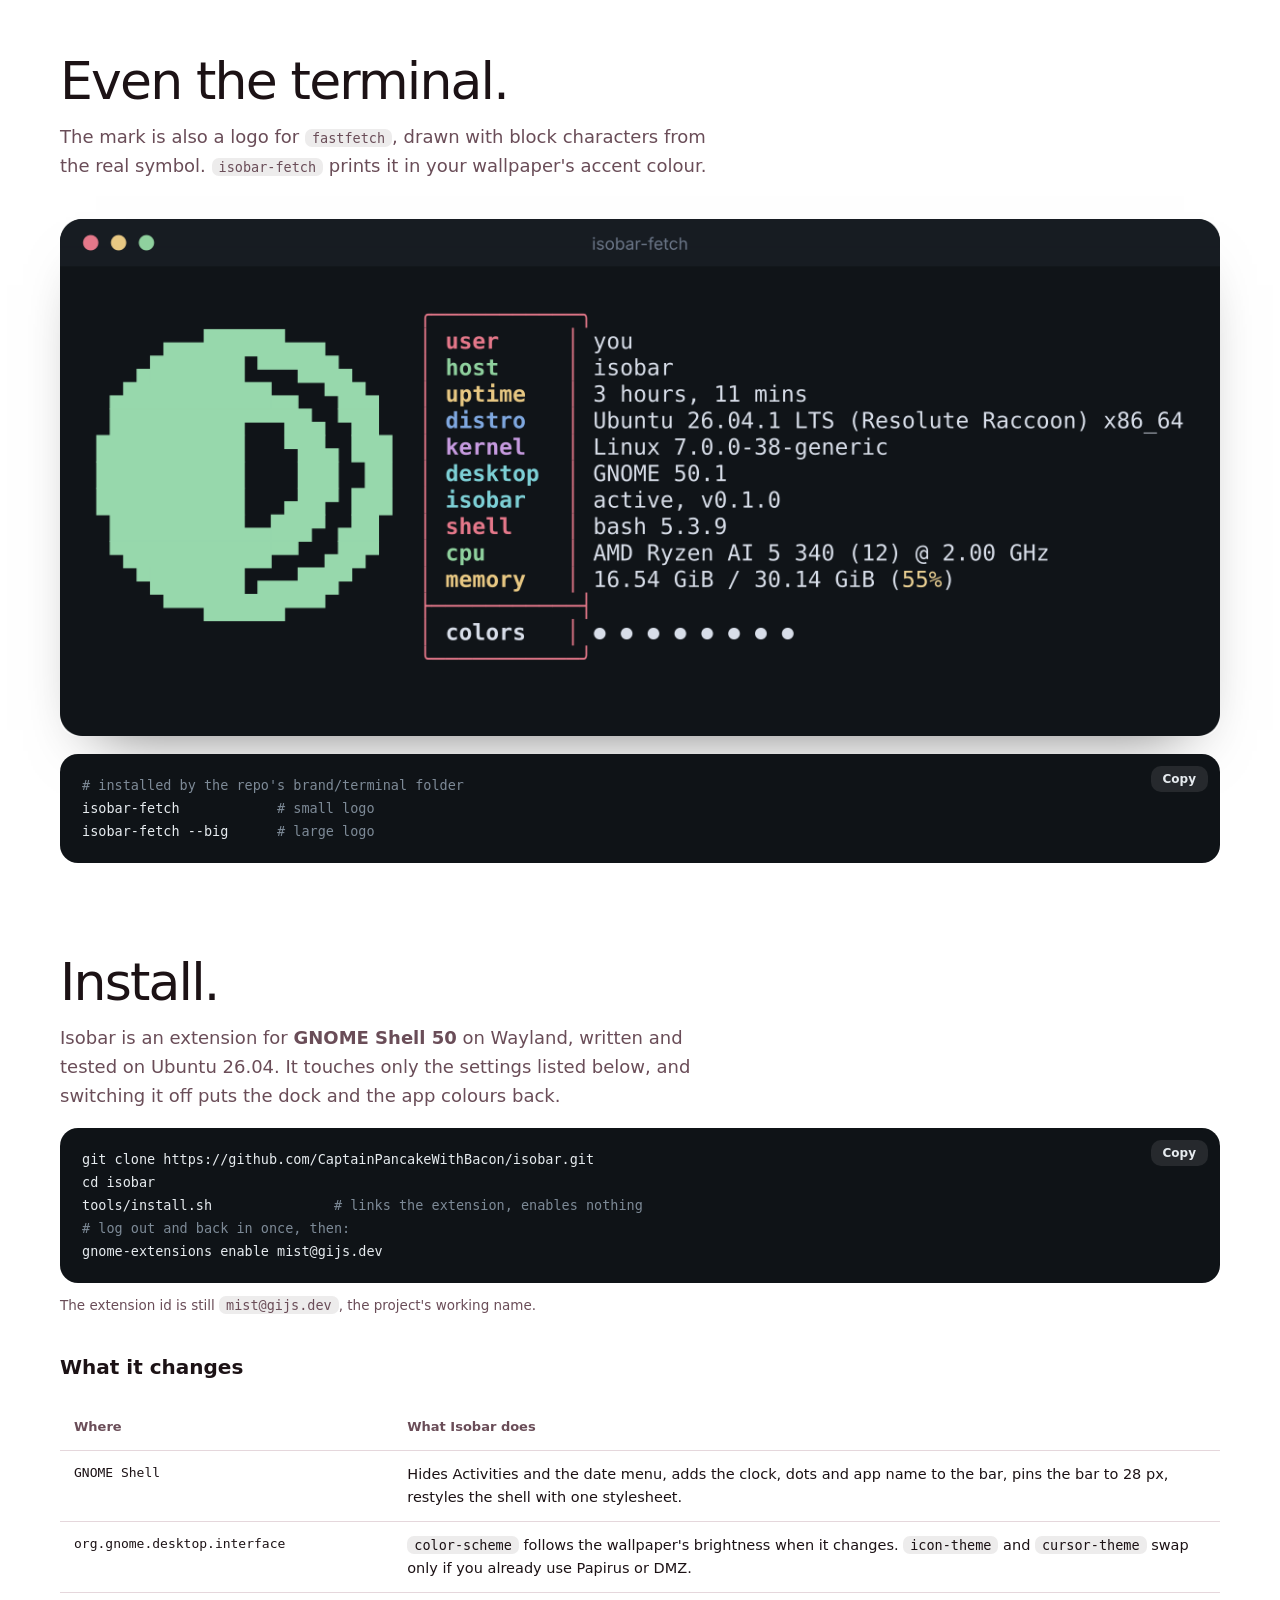
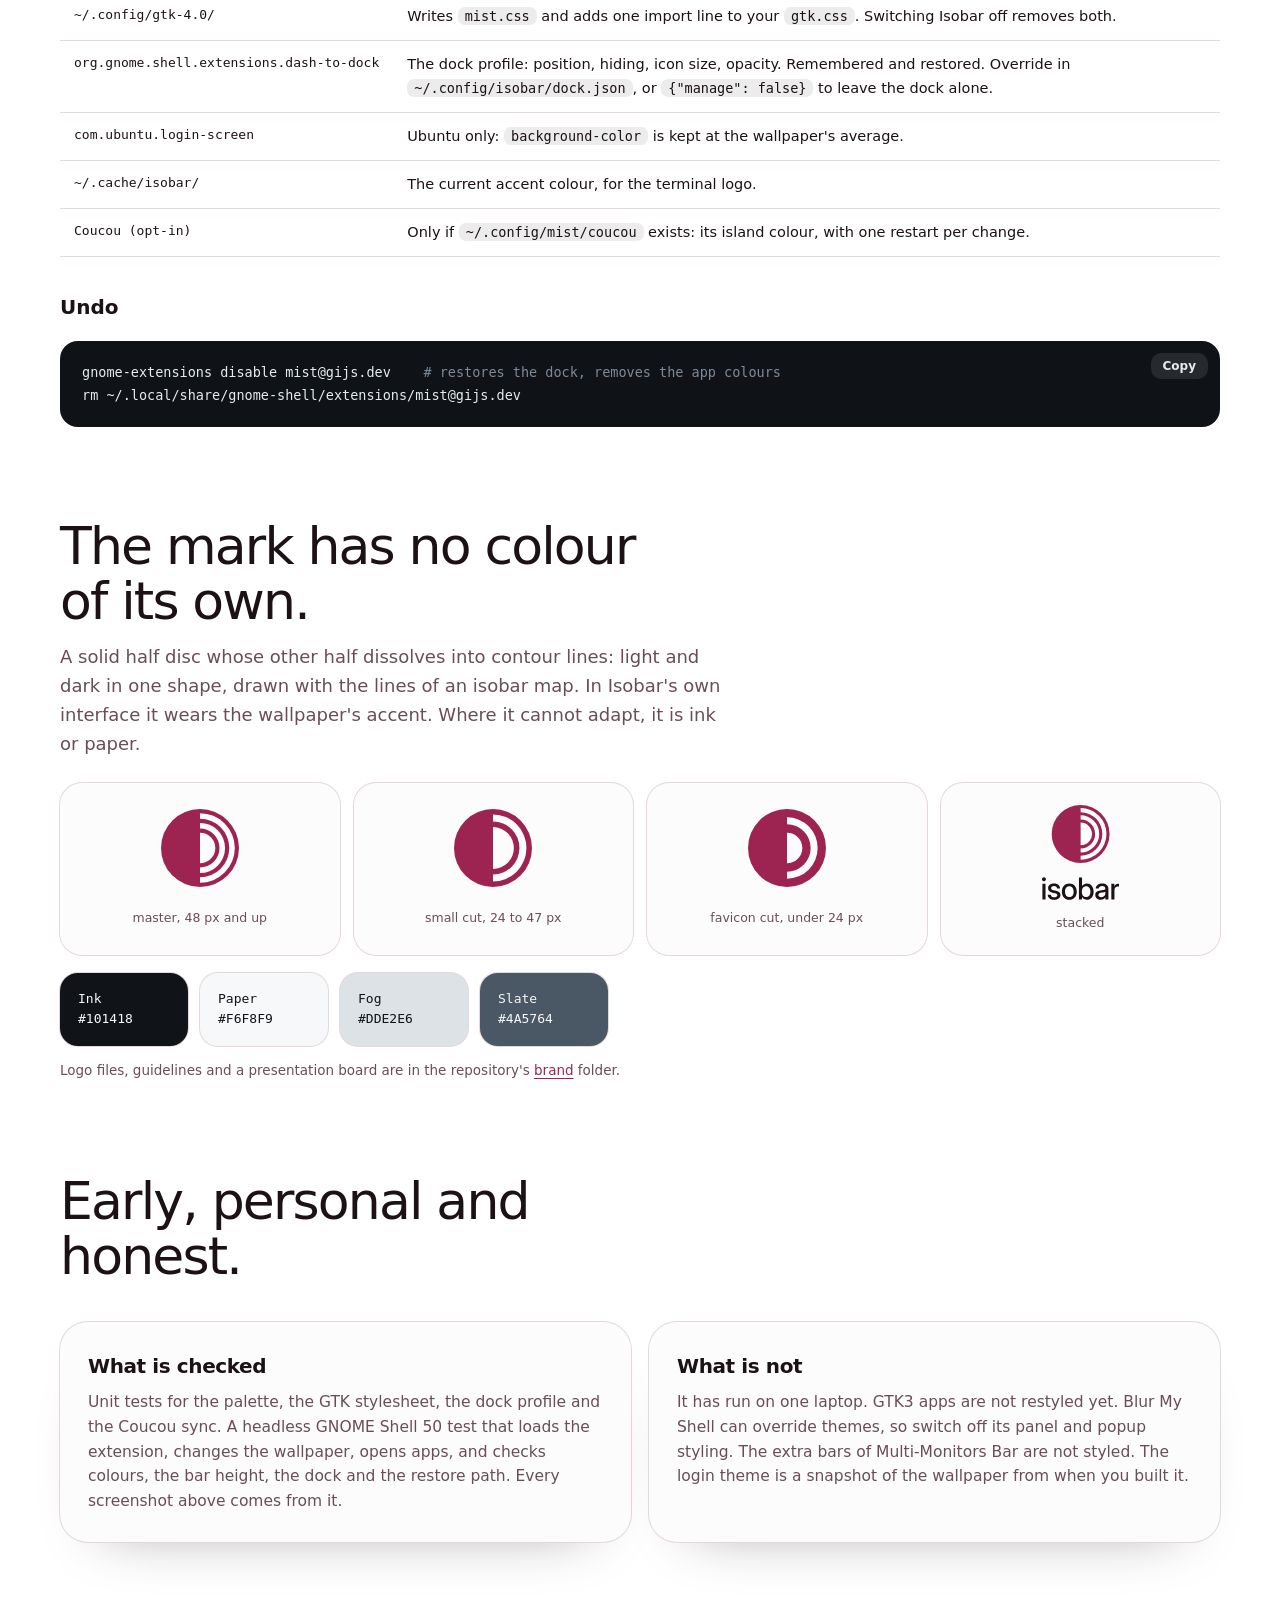
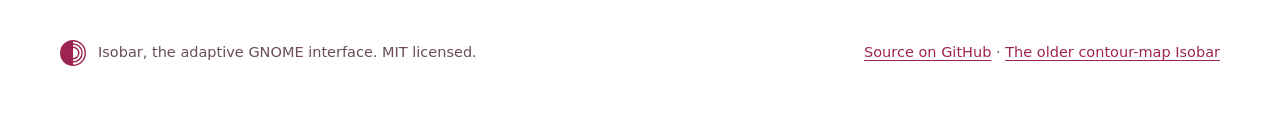
==== commit 0d3f326f: "One loading wheel everywhere it can be: Gtk.Spinner now draws Isobar's three half-rings (a symbolic " ====
--- a/docs/index.html
+++ b/docs/index.html
@@ -78,7 +78,7 @@
   <section id="features" aria-labelledby="features-h">
     <h2 id="features-h">Small things that follow too.</h2>
     <div class="grid g3">
-      <article class="card"><h3>Round icons and a loading wheel</h3><p>Isobar draws an icon theme from your wallpaper: round plates with a few contour lines, original icons for GNOME's own apps, and a drawn icon for every other app: a glyph for what it does, or its initials. The shell's loading wheel becomes the logo's three half-rings. Your own icon theme is the parent, and comes back when you switch Isobar off.</p></article>
+      <article class="card"><h3>Round icons and a loading wheel</h3><p>Isobar draws an icon theme from your wallpaper: round plates with a few contour lines, original icons for GNOME's own apps, and a drawn icon for every other app: a glyph for what it does, or its initials. The shell's loading wheel, and GTK's, become the logo's three half-rings. Your own icon theme is the parent, and comes back when you switch Isobar off.</p></article>
       <article class="card"><h3>The pointer</h3><p>The pointer goes DMZ-Black on light wallpapers and DMZ-White on dark ones. Any other cursor theme is left alone.</p></article>
       <article class="card"><h3>No grey flash</h3><p>GNOME paints a stock grey while it starts. On Ubuntu that colour is a setting, so Isobar keeps it at your wallpaper's average and the desktop fades in from a matching tone.</p></article>
       <article class="card"><h3>Light or dark, automatically</h3><p>Change the wallpaper and GNOME's light/dark preference follows its brightness, so GTK and libadwaita apps flip with it.</p></article>
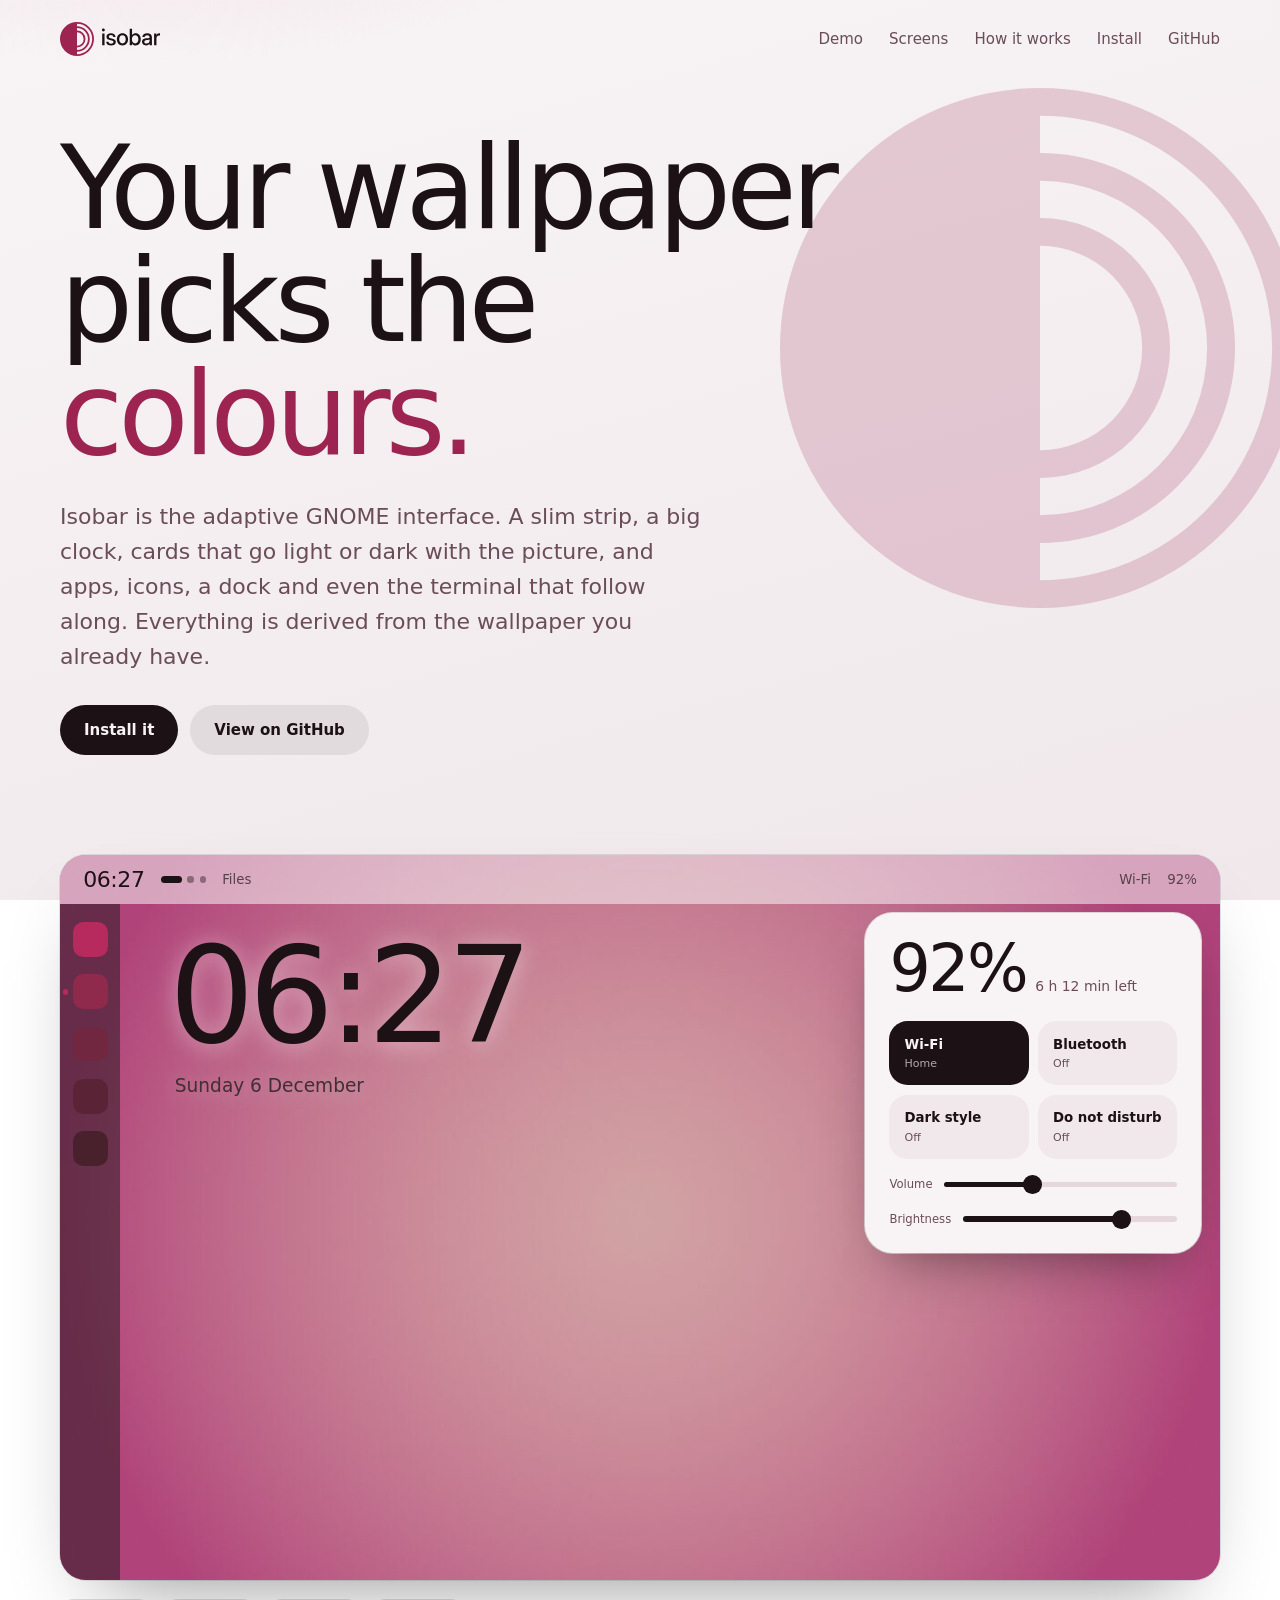
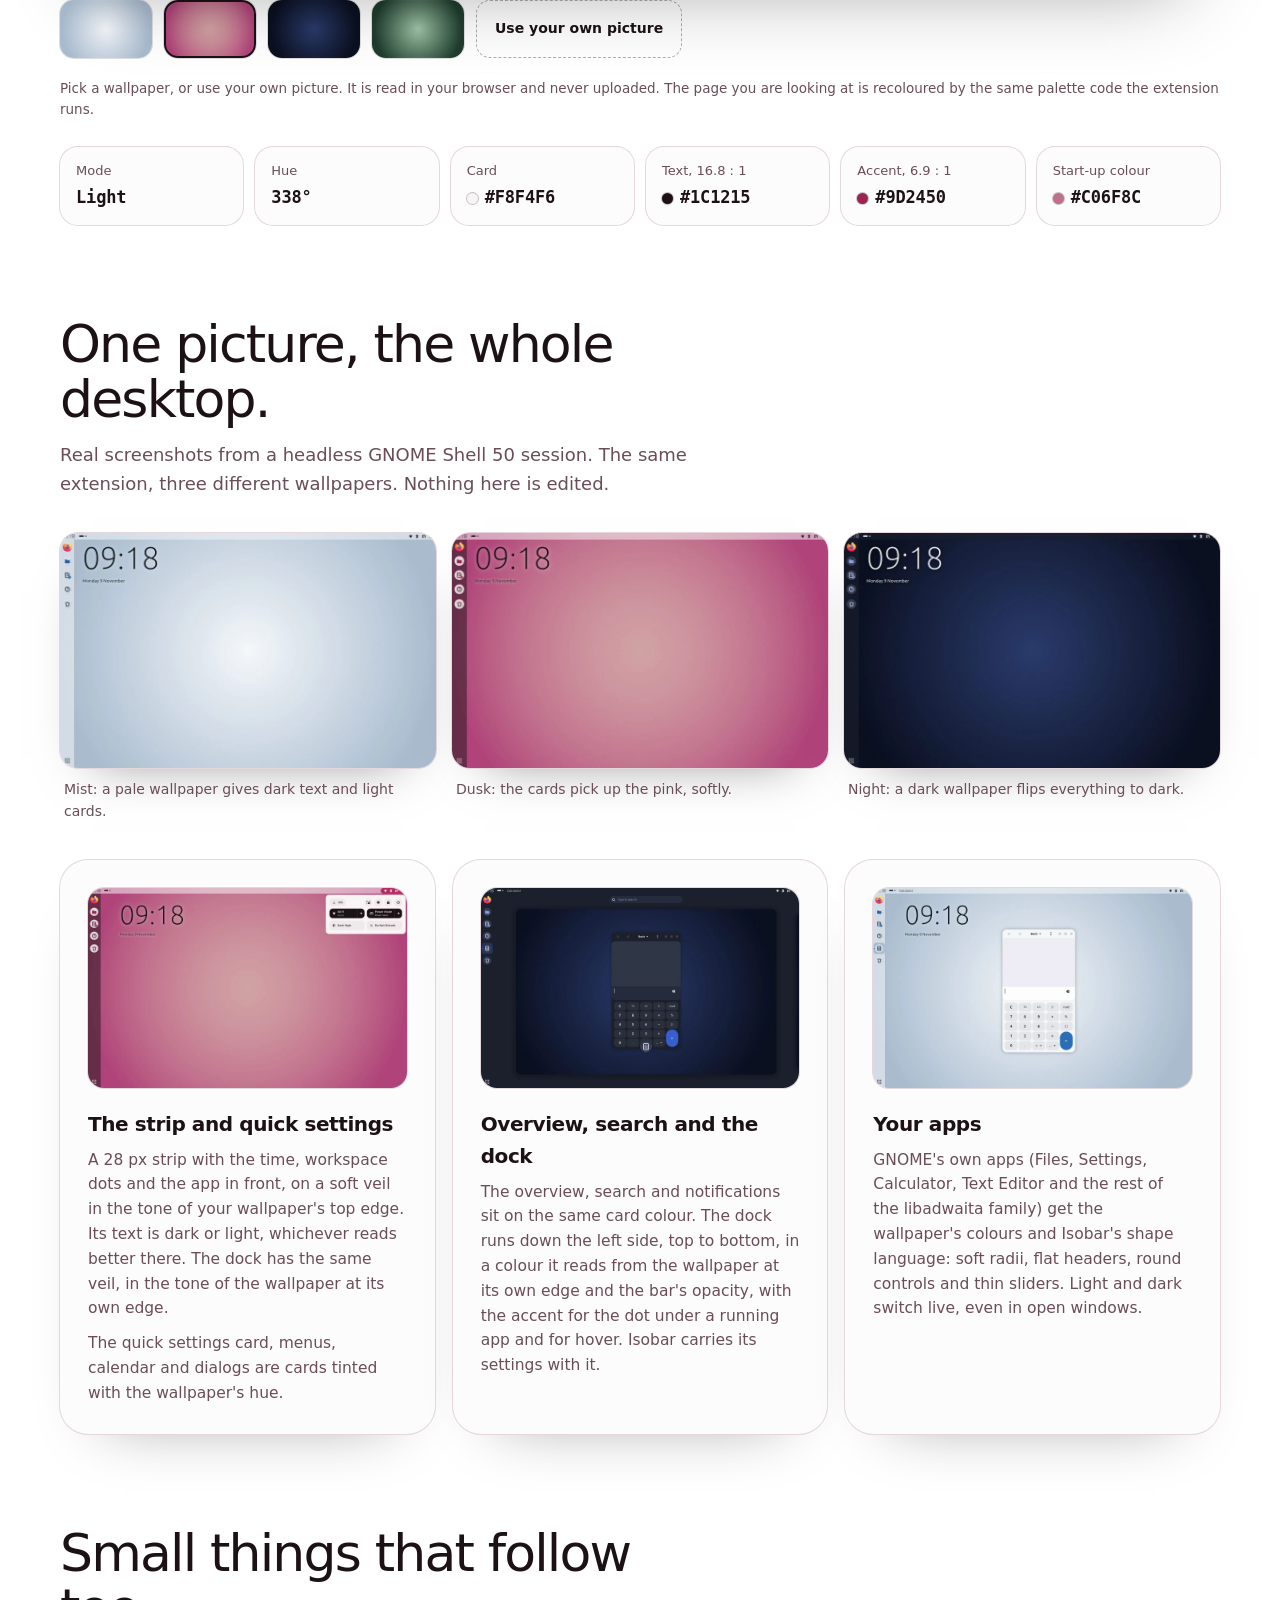
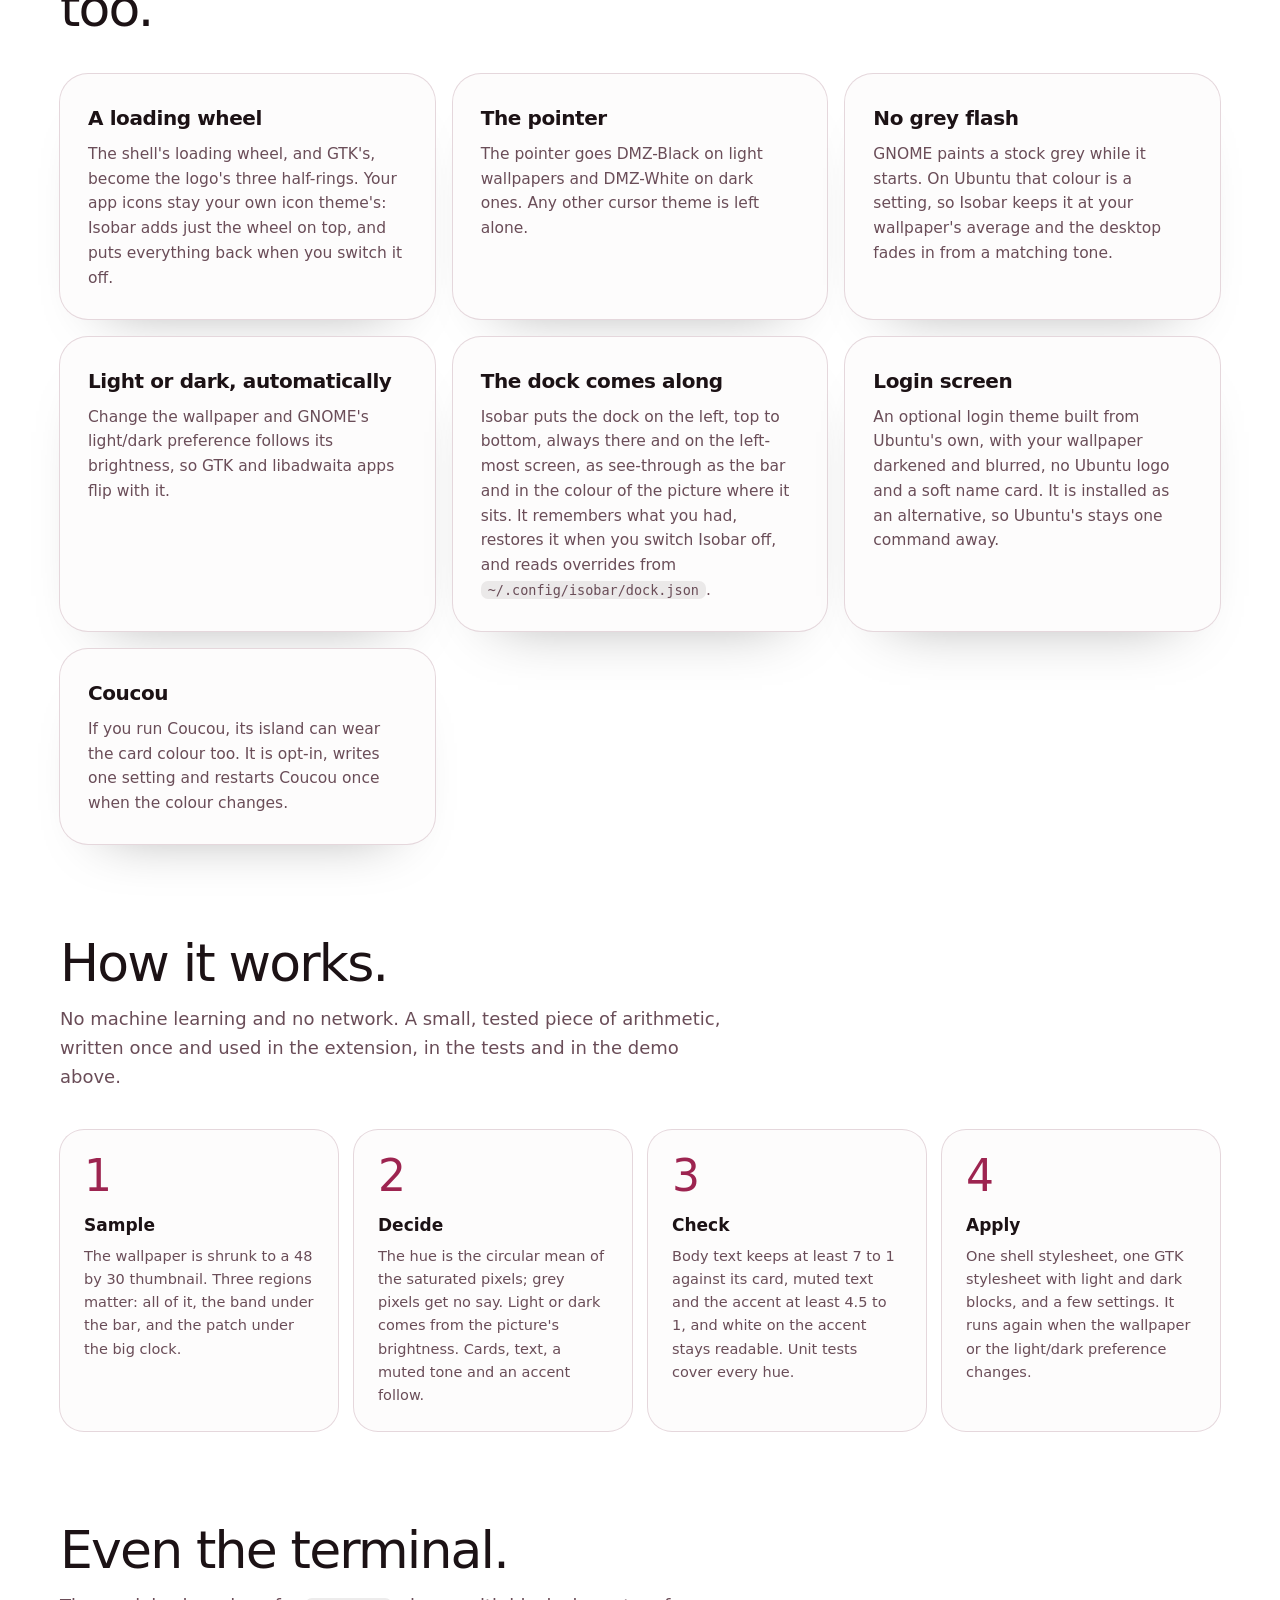
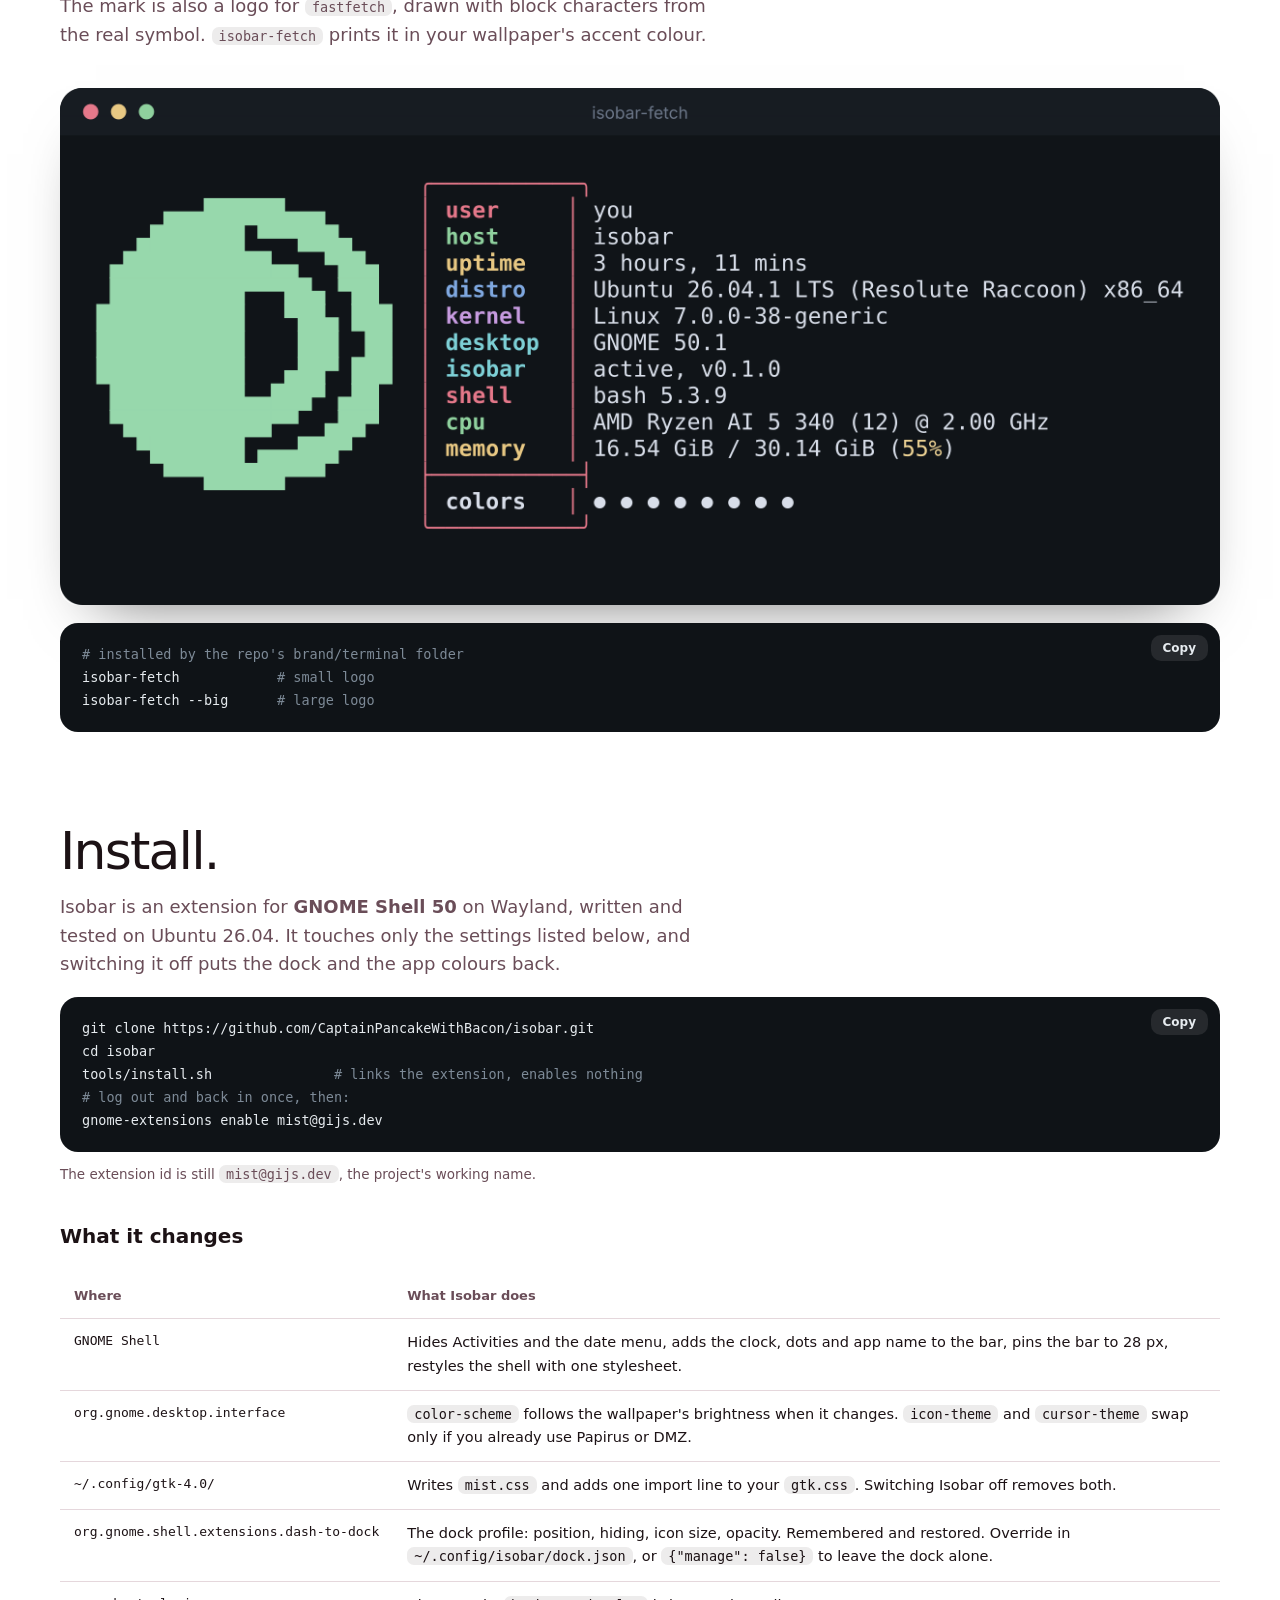
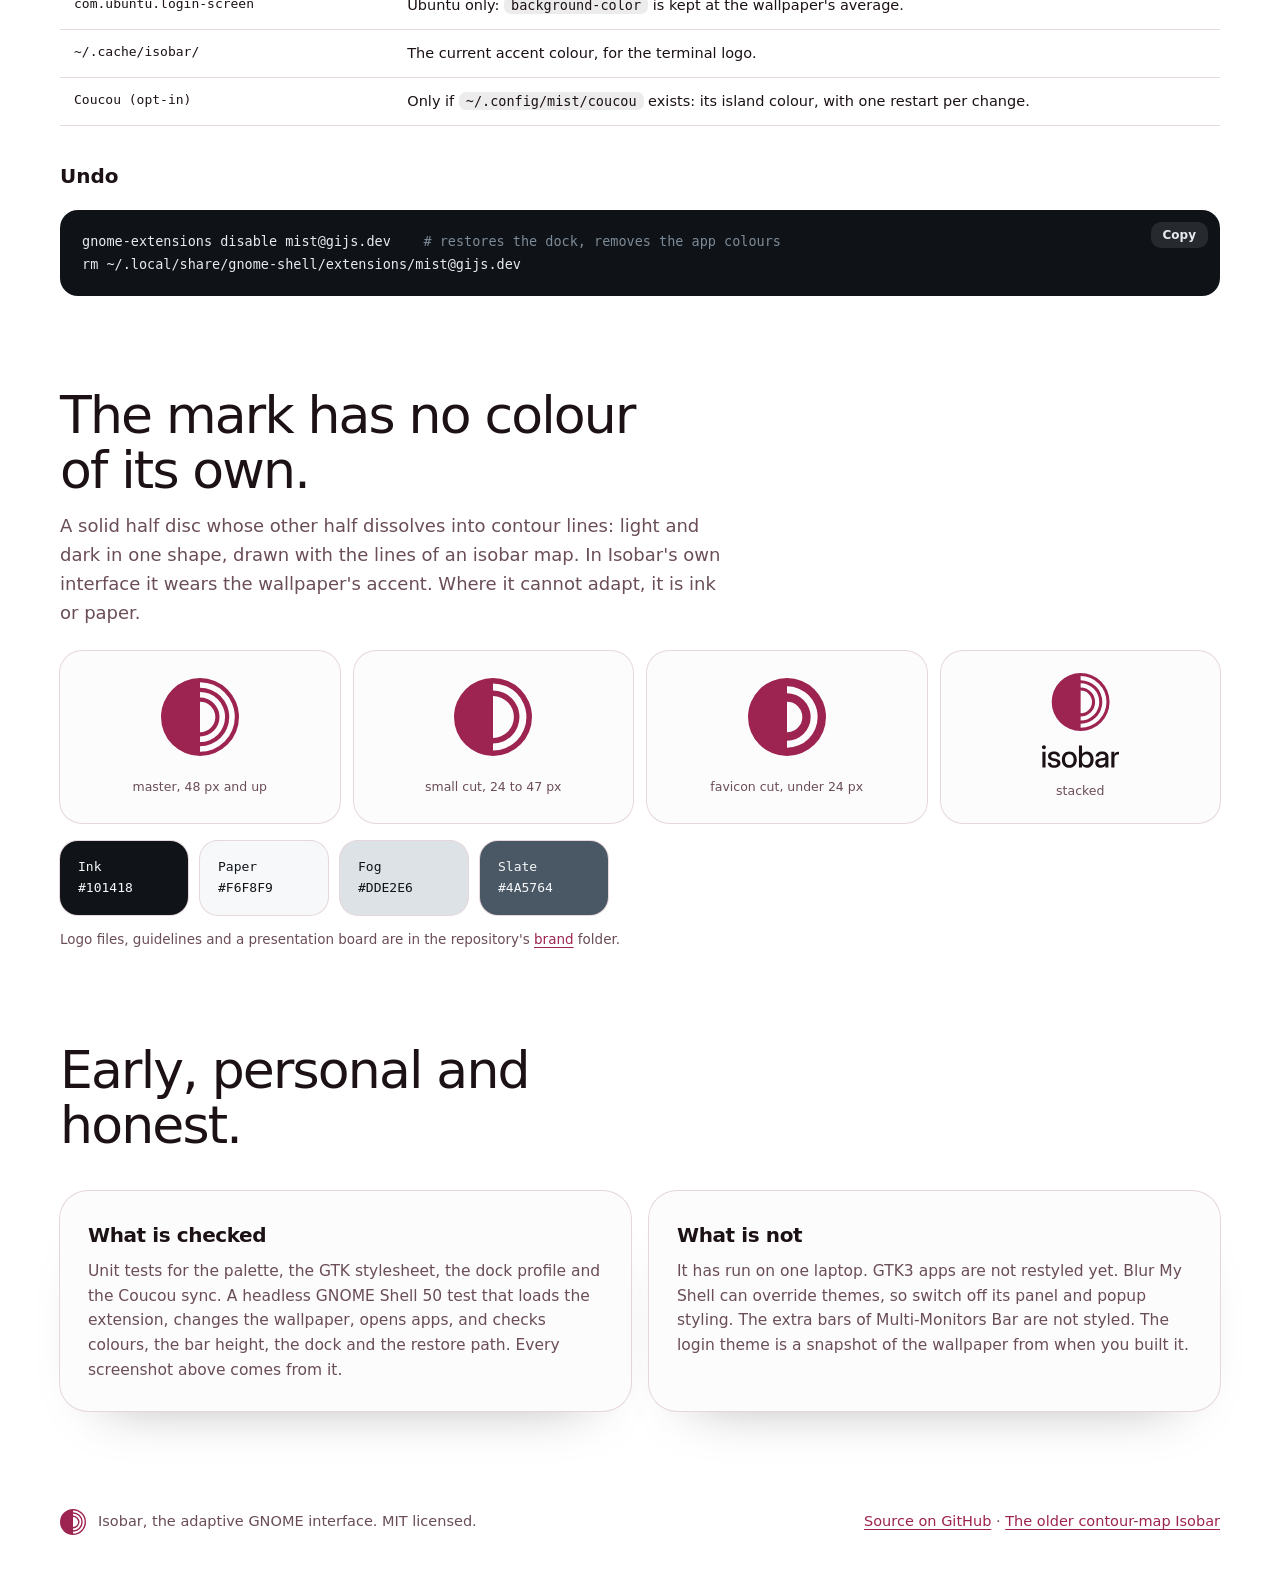
==== commit 3863e807: "Papirus again for every app: Isobar's icon theme now carries only the loading wheel on top of the th" ====
--- a/docs/index.html
+++ b/docs/index.html
@@ -78,7 +78,7 @@
   <section id="features" aria-labelledby="features-h">
     <h2 id="features-h">Small things that follow too.</h2>
     <div class="grid g3">
-      <article class="card"><h3>Round icons and a loading wheel</h3><p>Isobar draws an icon theme from your wallpaper: round plates with a few contour lines, original icons for GNOME's own apps, and a drawn icon for every other app: a glyph for what it does, or its initials. The shell's loading wheel, and GTK's, become the logo's three half-rings. Your own icon theme is the parent, and comes back when you switch Isobar off.</p></article>
+      <article class="card"><h3>A loading wheel</h3><p>The shell's loading wheel, and GTK's, become the logo's three half-rings. Your app icons stay your own icon theme's: Isobar adds just the wheel on top, and puts everything back when you switch it off.</p></article>
       <article class="card"><h3>The pointer</h3><p>The pointer goes DMZ-Black on light wallpapers and DMZ-White on dark ones. Any other cursor theme is left alone.</p></article>
       <article class="card"><h3>No grey flash</h3><p>GNOME paints a stock grey while it starts. On Ubuntu that colour is a setting, so Isobar keeps it at your wallpaper's average and the desktop fades in from a matching tone.</p></article>
       <article class="card"><h3>Light or dark, automatically</h3><p>Change the wallpaper and GNOME's light/dark preference follows its brightness, so GTK and libadwaita apps flip with it.</p></article>
